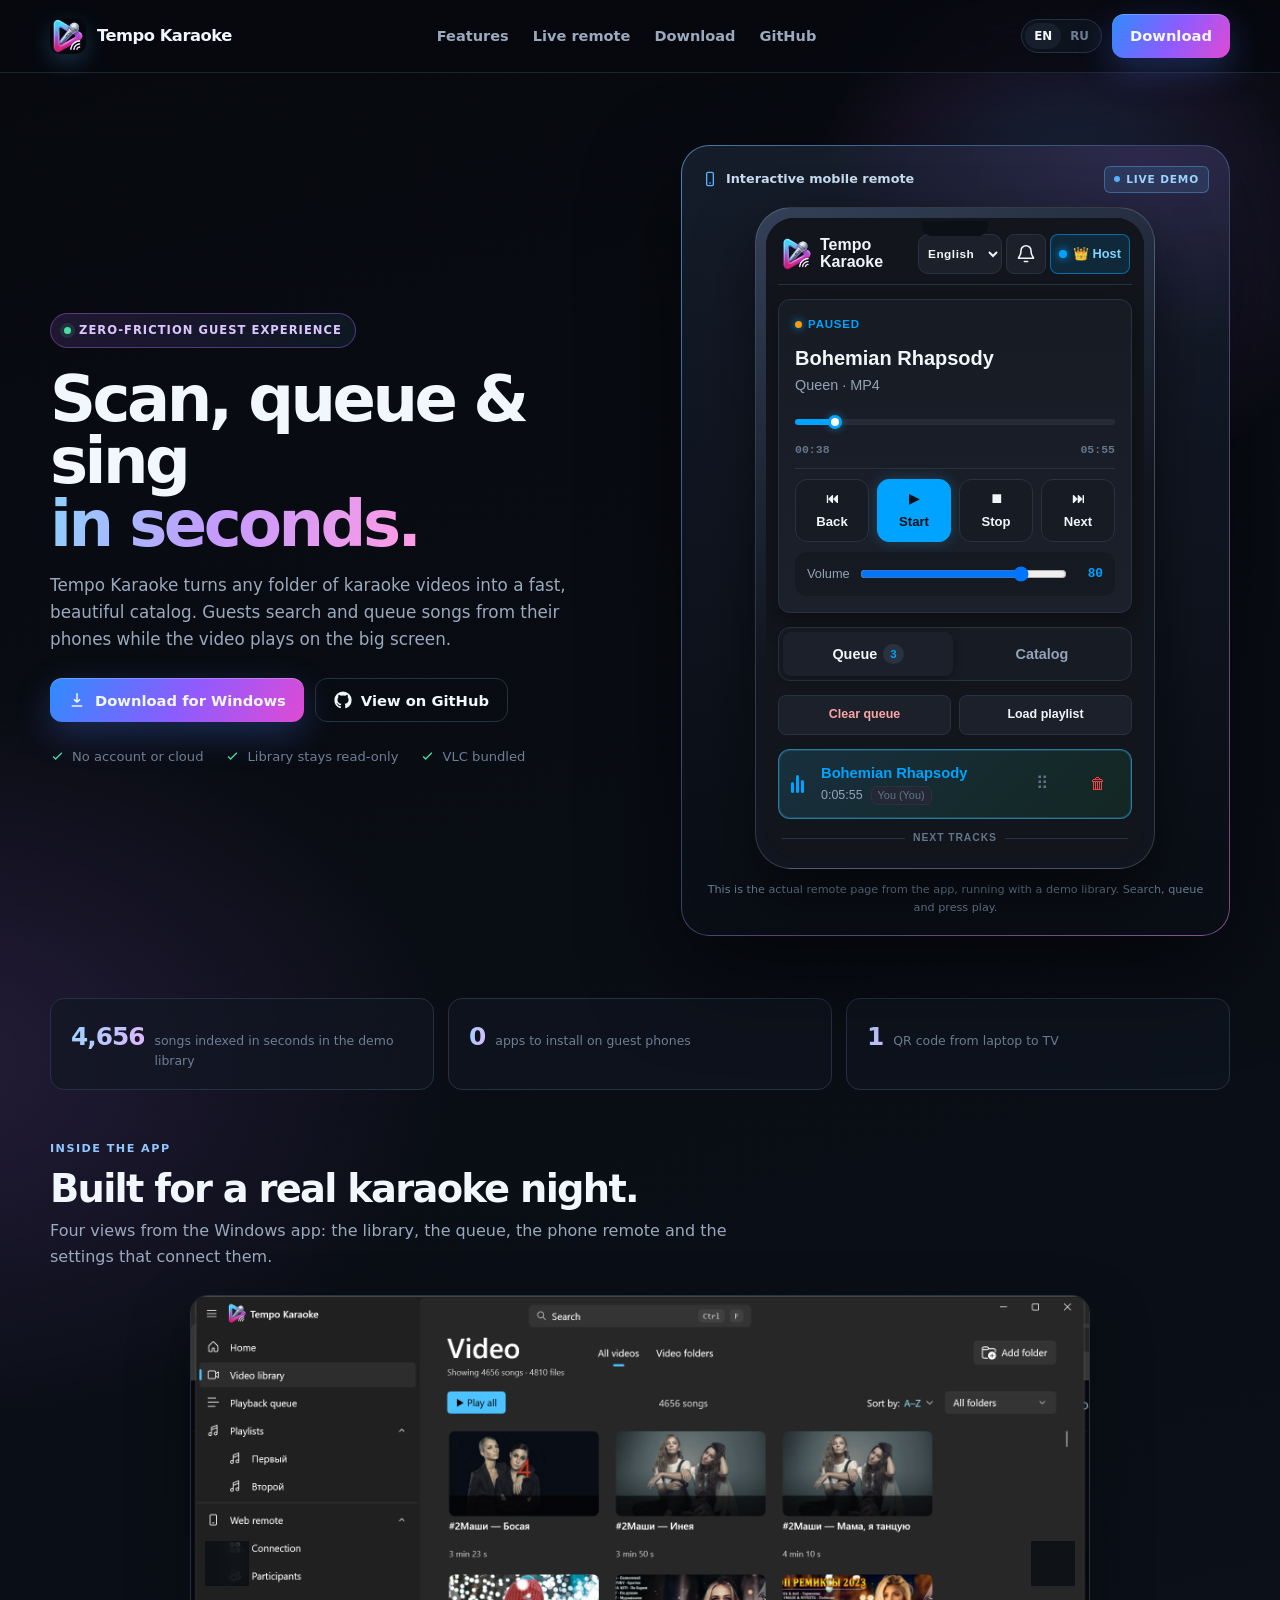
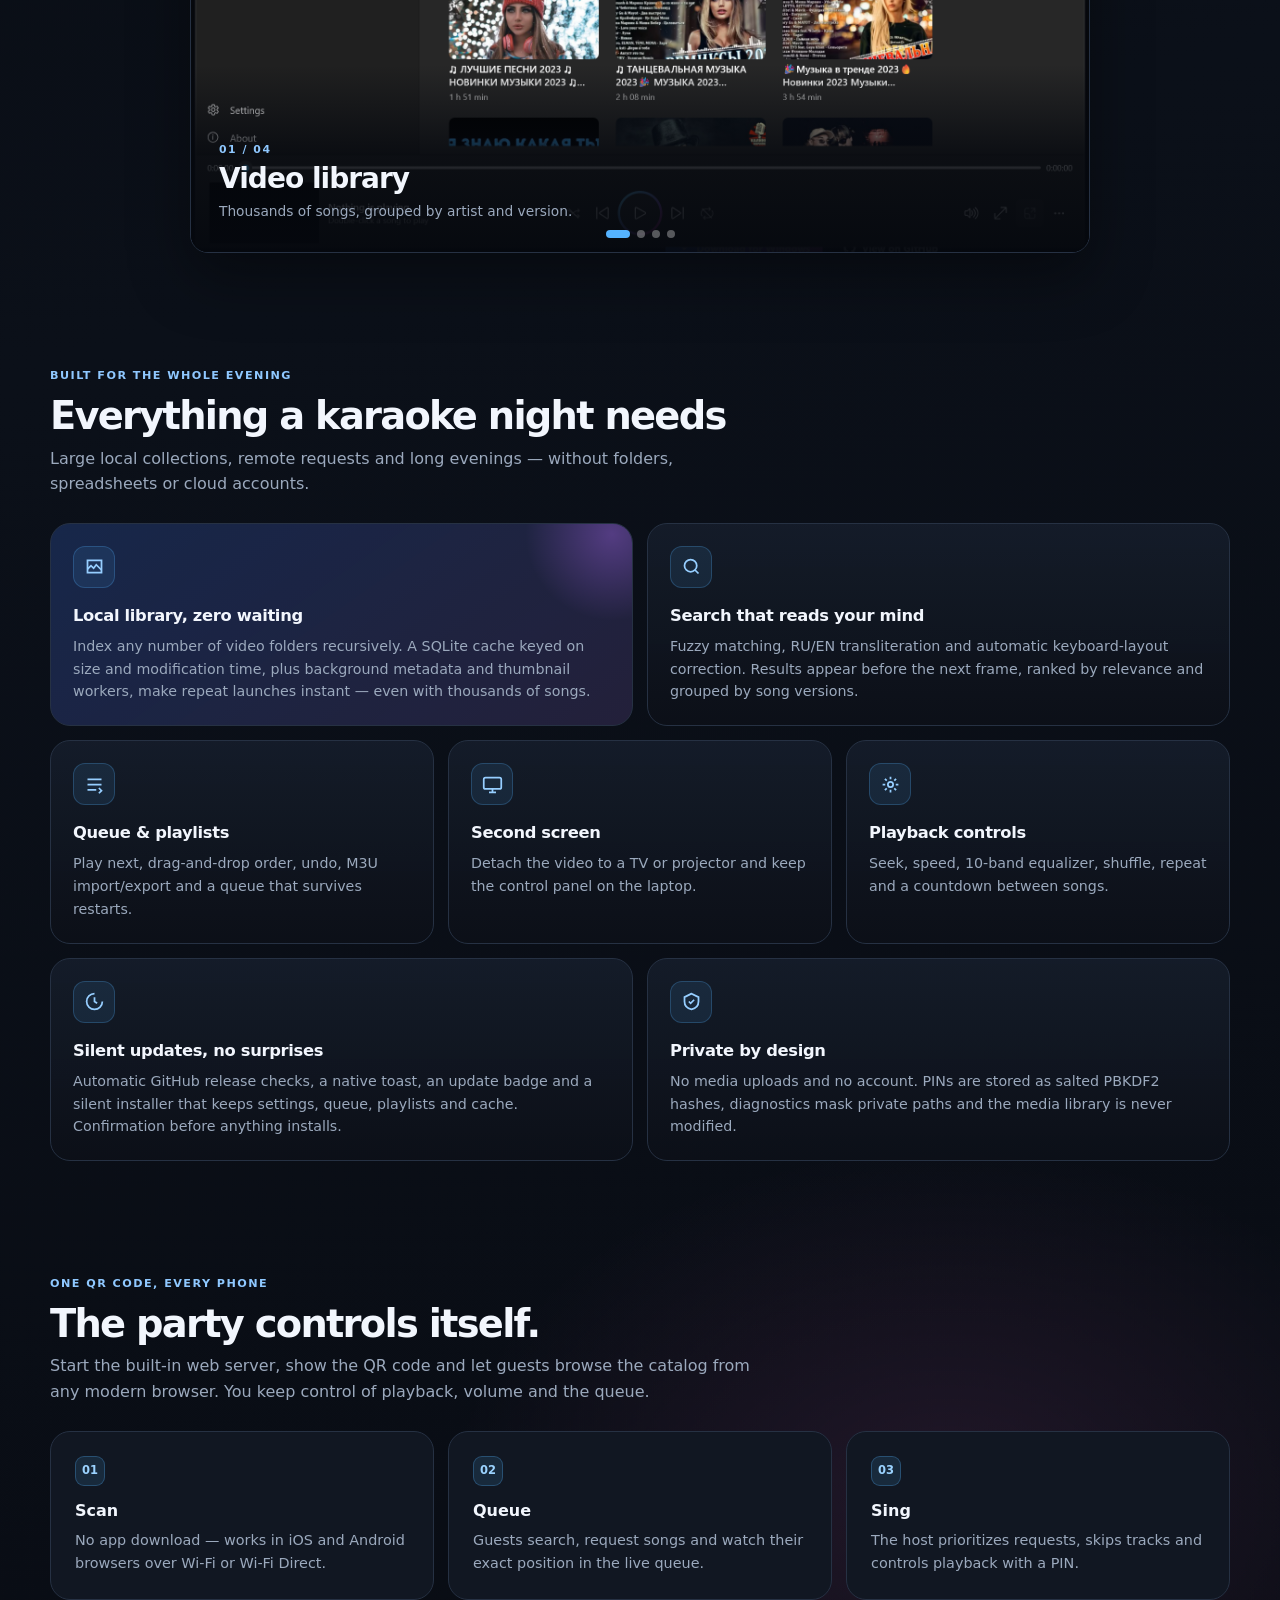
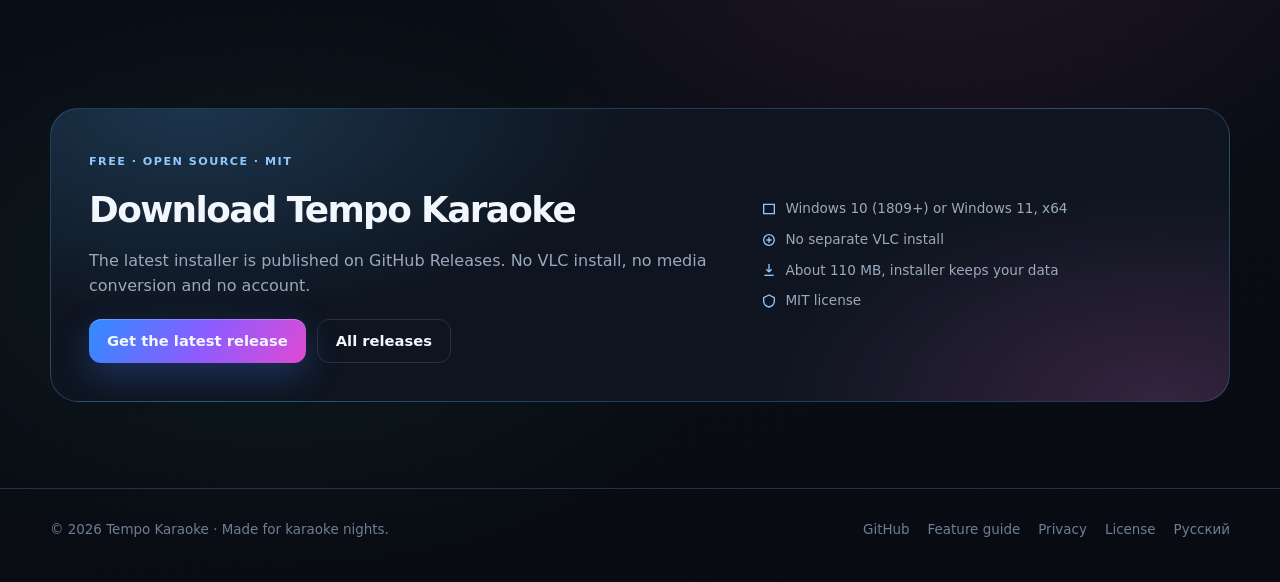
==== site/index.html @ 07278e95 "feat(site): Bootstrap carousel and refreshed app screenshots Use Bootstrap's carousel data API with " ====
<!doctype html>
<html lang="en">
<head>
  <meta charset="utf-8">
  <meta name="viewport" content="width=device-width, initial-scale=1">
  <title>Tempo Karaoke — scan, queue and sing in seconds</title>
  <meta name="description" content="Native Windows karaoke player for your local video library: smart search, queue, playlists and a live browser remote for phones. Free and open source.">
  <meta property="og:title" content="Tempo Karaoke">
  <meta property="og:description" content="Your karaoke library, smart search and a live phone remote — on Windows.">
  <meta property="og:image" content="https://itsbuyru-bit.github.io/Tempo-Karaoke/assets/banner.png">
  <link rel="icon" href="assets/appicon.png">
  <link rel="stylesheet" href="styles.css">
</head>
<body>
  <header class="site-header">
    <div class="container nav">
      <a class="brand" href="index.html">
        <img src="assets/appicon.png" alt="">
        <span>Tempo Karaoke</span>
      </a>
      <nav class="nav-links" aria-label="Main">
        <a href="#features">Features</a>
        <a href="#remote">Live remote</a>
        <a href="#download">Download</a>
        <a href="https://github.com/itsbuyru-bit/Tempo-Karaoke">GitHub</a>
      </nav>
      <div class="nav-actions">
        <span class="lang"><a class="active" href="index.html">EN</a><a href="ru.html">RU</a></span>
        <a class="btn primary" href="https://github.com/itsbuyru-bit/Tempo-Karaoke/releases/latest">Download</a>
      </div>
    </div>
  </header>

  <main>
    <section class="container hero">
      <div class="hero-copy">
        <span class="eyebrow"><span class="dot"></span>Zero-friction guest experience</span>
        <h1>Scan, queue &amp; sing<br><span class="gradient">in seconds.</span></h1>
        <p class="lead">Tempo Karaoke turns any folder of karaoke videos into a fast, beautiful catalog. Guests search and queue songs from their phones while the video plays on the big screen.</p>
        <div class="hero-actions">
          <a class="btn primary" href="https://github.com/itsbuyru-bit/Tempo-Karaoke/releases/latest">
            <svg viewBox="0 0 24 24" fill="none" stroke="currentColor" stroke-width="2" aria-hidden="true"><path d="M12 3v12m0 0 4-4m-4 4-4-4"/><path d="M5 20h14"/></svg>
            Download for Windows
          </a>
          <a class="btn ghost" href="https://github.com/itsbuyru-bit/Tempo-Karaoke">
            <svg viewBox="0 0 24 24" fill="currentColor" aria-hidden="true"><path d="M12 .5A11.5 11.5 0 0 0 .5 12a11.5 11.5 0 0 0 7.86 10.92c.58.1.79-.25.79-.56v-2.18c-3.2.7-3.88-1.36-3.88-1.36-.52-1.33-1.28-1.69-1.28-1.69-1.05-.72.08-.7.08-.7 1.16.08 1.77 1.19 1.77 1.19 1.03 1.76 2.7 1.25 3.36.96.1-.75.4-1.25.73-1.54-2.56-.29-5.25-1.28-5.25-5.7 0-1.26.45-2.29 1.19-3.1-.12-.29-.52-1.46.11-3.05 0 0 .97-.31 3.18 1.18a11 11 0 0 1 5.8 0c2.2-1.49 3.17-1.18 3.17-1.18.63 1.59.23 2.76.12 3.05.74.81 1.19 1.84 1.19 3.1 0 4.43-2.7 5.4-5.27 5.69.41.36.78 1.05.78 2.13v3.16c0 .31.2.67.8.56A11.5 11.5 0 0 0 23.5 12 11.5 11.5 0 0 0 12 .5Z"/></svg>
            View on GitHub
          </a>
        </div>
        <div class="hero-meta">
          <span><svg viewBox="0 0 24 24" fill="none" stroke="currentColor" stroke-width="2"><path d="m5 12 4 4L19 6"/></svg>No account or cloud</span>
          <span><svg viewBox="0 0 24 24" fill="none" stroke="currentColor" stroke-width="2"><path d="m5 12 4 4L19 6"/></svg>Library stays read-only</span>
          <span><svg viewBox="0 0 24 24" fill="none" stroke="currentColor" stroke-width="2"><path d="m5 12 4 4L19 6"/></svg>VLC bundled</span>
        </div>
      </div>

      <div class="demo-shell" id="demo">
        <div class="demo-head">
          <span class="demo-title">
            <svg viewBox="0 0 24 24" fill="none" stroke="currentColor" stroke-width="2" aria-hidden="true"><rect x="7" y="2" width="10" height="20" rx="2"/><path d="M11 18h2"/></svg>
            Interactive mobile remote
          </span>
          <span class="live-pill"><span class="dot"></span>Live demo</span>
        </div>
        <div class="demo-frame">
          <iframe src="demo/index.html?lang=en-US" title="Interactive mobile remote" loading="lazy"></iframe>
        </div>
        <p class="demo-hint">This is the actual remote page from the app, running with a demo library. Search, queue and press play.</p>
      </div>
    </section>

    <section class="container stats" aria-label="Highlights">
      <div class="stat"><b>4,656</b><span>songs indexed in seconds in the demo library</span></div>
      <div class="stat"><b>0</b><span>apps to install on guest phones</span></div>
      <div class="stat"><b>1</b><span>QR code from laptop to TV</span></div>
    </section>

    <section class="container app-shots" aria-label="Inside the app">
      <div class="section-head">
        <span class="section-kicker">Inside the app</span>
        <h2>Built for a real karaoke night.</h2>
        <p>Four views from the Windows app: the library, the queue, the phone remote and the settings that connect them.</p>
      </div>

      <div id="shotsCarousel" class="carousel slide" data-bs-ride="false" aria-roledescription="carousel" aria-label="Tempo Karaoke screenshots">
        <div class="carousel-inner">
          <figure class="carousel-item active" aria-roledescription="slide" aria-label="1 of 4">
            <img src="assets/screenshots/library.png" alt="Tempo Karaoke video library with song cards" loading="lazy" width="1938" height="1200">
            <figcaption class="carousel-caption">
              <span class="slide-count">01 / 04</span>
              <strong>Video library</strong>
              <p>Thousands of songs, grouped by artist and version.</p>
            </figcaption>
          </figure>
          <figure class="carousel-item" aria-roledescription="slide" aria-label="2 of 4" aria-hidden="true">
            <img src="assets/screenshots/queue.png" alt="Tempo Karaoke playback queue with songs and requester names" loading="lazy" width="1938" height="1200">
            <figcaption class="carousel-caption">
              <span class="slide-count">02 / 04</span>
              <strong>Playback queue</strong>
              <p>A queue that survives restarts and remembers who asked.</p>
            </figcaption>
          </figure>
          <figure class="carousel-item" aria-roledescription="slide" aria-label="3 of 4" aria-hidden="true">
            <img src="assets/screenshots/connection.png" alt="Tempo Karaoke remote control connection settings" loading="lazy" width="1938" height="1200">
            <figcaption class="carousel-caption">
              <span class="slide-count">03 / 04</span>
              <strong>Web remote</strong>
              <p>Start the server over Wi-Fi or Wi-Fi Direct.</p>
            </figcaption>
          </figure>
          <figure class="carousel-item" aria-roledescription="slide" aria-label="4 of 4" aria-hidden="true">
            <img src="assets/screenshots/settings.png" alt="Tempo Karaoke settings overview" loading="lazy" width="1938" height="1200">
            <figcaption class="carousel-caption">
              <span class="slide-count">04 / 04</span>
              <strong>Settings</strong>
              <p>Library, playback, remote, diagnostics and updates.</p>
            </figcaption>
          </figure>
        </div>
        <button class="carousel-control-prev" type="button" data-bs-target="#shotsCarousel" data-bs-slide="prev" aria-label="Previous screenshot">
          <span aria-hidden="true">&#8249;</span>
        </button>
        <button class="carousel-control-next" type="button" data-bs-target="#shotsCarousel" data-bs-slide="next" aria-label="Next screenshot">
          <span aria-hidden="true">&#8250;</span>
        </button>
        <div class="carousel-indicators">
          <button type="button" class="active" data-bs-target="#shotsCarousel" data-bs-slide-to="0" aria-label="Screenshot 1" aria-current="true"></button>
          <button type="button" data-bs-target="#shotsCarousel" data-bs-slide-to="1" aria-label="Screenshot 2"></button>
          <button type="button" data-bs-target="#shotsCarousel" data-bs-slide-to="2" aria-label="Screenshot 3"></button>
          <button type="button" data-bs-target="#shotsCarousel" data-bs-slide-to="3" aria-label="Screenshot 4"></button>
        </div>
      </div>
    </section>

    <section id="features" class="container">
      <div class="section-head">
        <span class="section-kicker">Built for the whole evening</span>
        <h2>Everything a karaoke night needs</h2>
        <p>Large local collections, remote requests and long evenings — without folders, spreadsheets or cloud accounts.</p>
      </div>
      <div class="bento">
        <article class="card wide accent">
          <span class="icon"><svg viewBox="0 0 24 24" fill="none" stroke="currentColor" stroke-width="2"><path d="M4 5h16v14H4z"/><path d="m4 15 4-4 3 3 3-4 6 6"/></svg></span>
          <h3>Local library, zero waiting</h3>
          <p>Index any number of video folders recursively. A SQLite cache keyed on size and modification time, plus background metadata and thumbnail workers, make repeat launches instant — even with thousands of songs.</p>
        </article>
        <article class="card wide">
          <span class="icon"><svg viewBox="0 0 24 24" fill="none" stroke="currentColor" stroke-width="2"><circle cx="11" cy="11" r="7"/><path d="m20 20-4-4"/></svg></span>
          <h3>Search that reads your mind</h3>
          <p>Fuzzy matching, RU/EN transliteration and automatic keyboard-layout correction. Results appear before the next frame, ranked by relevance and grouped by song versions.</p>
        </article>
        <article class="card third">
          <span class="icon"><svg viewBox="0 0 24 24" fill="none" stroke="currentColor" stroke-width="2"><path d="M4 6h16M4 12h16M4 18h10"/><path d="m17 16 3 3-3 3"/></svg></span>
          <h3>Queue &amp; playlists</h3>
          <p>Play next, drag-and-drop order, undo, M3U import/export and a queue that survives restarts.</p>
        </article>
        <article class="card third">
          <span class="icon"><svg viewBox="0 0 24 24" fill="none" stroke="currentColor" stroke-width="2"><rect x="2" y="4" width="20" height="13" rx="2"/><path d="M8 21h8M12 17v4"/></svg></span>
          <h3>Second screen</h3>
          <p>Detach the video to a TV or projector and keep the control panel on the laptop.</p>
        </article>
        <article class="card third">
          <span class="icon"><svg viewBox="0 0 24 24" fill="none" stroke="currentColor" stroke-width="2"><path d="M12 3v3m0 12v3M3 12h3m12 0h3M5.6 5.6l2.1 2.1m8.6 8.6 2.1 2.1m0-12.8-2.1 2.1m-8.6 8.6-2.1 2.1"/><circle cx="12" cy="12" r="3"/></svg></span>
          <h3>Playback controls</h3>
          <p>Seek, speed, 10-band equalizer, shuffle, repeat and a countdown between songs.</p>
        </article>
        <article class="card wide">
          <span class="icon"><svg viewBox="0 0 24 24" fill="none" stroke="currentColor" stroke-width="2"><path d="M12 3a9 9 0 1 0 9 9"/><path d="M12 7v5l3 2"/></svg></span>
          <h3>Silent updates, no surprises</h3>
          <p>Automatic GitHub release checks, a native toast, an update badge and a silent installer that keeps settings, queue, playlists and cache. Confirmation before anything installs.</p>
        </article>
        <article class="card wide">
          <span class="icon"><svg viewBox="0 0 24 24" fill="none" stroke="currentColor" stroke-width="2"><path d="M12 3 4 7v5c0 5 3.4 8 8 9 4.6-1 8-4 8-9V7l-8-4Z"/><path d="m9 12 2 2 4-4"/></svg></span>
          <h3>Private by design</h3>
          <p>No media uploads and no account. PINs are stored as salted PBKDF2 hashes, diagnostics mask private paths and the media library is never modified.</p>
        </article>
      </div>
    </section>

    <section id="remote" class="container">
      <div class="section-head">
        <span class="section-kicker">One QR code, every phone</span>
        <h2>The party controls itself.</h2>
        <p>Start the built-in web server, show the QR code and let guests browse the catalog from any modern browser. You keep control of playback, volume and the queue.</p>
      </div>
      <div class="steps">
        <article class="step"><span class="num">01</span><h3>Scan</h3><p>No app download — works in iOS and Android browsers over Wi-Fi or Wi-Fi Direct.</p></article>
        <article class="step"><span class="num">02</span><h3>Queue</h3><p>Guests search, request songs and watch their exact position in the live queue.</p></article>
        <article class="step"><span class="num">03</span><h3>Sing</h3><p>The host prioritizes requests, skips tracks and controls playback with a PIN.</p></article>
      </div>
    </section>

    <section id="download" class="container">
      <div class="download">
        <div>
          <span class="section-kicker">Free · open source · MIT</span>
          <h2>Download Tempo Karaoke</h2>
          <p>The latest installer is published on GitHub Releases. No VLC install, no media conversion and no account.</p>
          <div class="hero-actions">
            <a class="btn primary" href="https://github.com/itsbuyru-bit/Tempo-Karaoke/releases/latest">Get the latest release</a>
            <a class="btn ghost" href="https://github.com/itsbuyru-bit/Tempo-Karaoke/releases">All releases</a>
          </div>
        </div>
        <div class="requirements">
          <span><svg viewBox="0 0 24 24" fill="none" stroke="currentColor" stroke-width="2"><path d="M4 5h16v14H4z"/></svg>Windows 10 (1809+) or Windows 11, x64</span>
          <span><svg viewBox="0 0 24 24" fill="none" stroke="currentColor" stroke-width="2"><circle cx="12" cy="12" r="8"/><path d="M12 8v8M8 12h8"/></svg>No separate VLC install</span>
          <span><svg viewBox="0 0 24 24" fill="none" stroke="currentColor" stroke-width="2"><path d="M12 3v12m0 0 4-4m-4 4-4-4"/><path d="M5 20h14"/></svg>About 110 MB, installer keeps your data</span>
          <span><svg viewBox="0 0 24 24" fill="none" stroke="currentColor" stroke-width="2"><path d="M12 3 4 7v5c0 5 3.4 8 8 9 4.6-1 8-4 8-9V7l-8-4Z"/></svg>MIT license</span>
        </div>
      </div>
    </section>
  </main>

  <footer class="site-footer">
    <div class="container footer-grid">
      <div>© <span id="year">2026</span> Tempo Karaoke · Made for karaoke nights.</div>
      <div class="footer-links">
        <a href="https://github.com/itsbuyru-bit/Tempo-Karaoke">GitHub</a>
        <a href="https://github.com/itsbuyru-bit/Tempo-Karaoke/blob/main/docs/en/FEATURES.md">Feature guide</a>
        <a href="https://github.com/itsbuyru-bit/Tempo-Karaoke/blob/main/PRIVACY.md">Privacy</a>
        <a href="https://github.com/itsbuyru-bit/Tempo-Karaoke/blob/main/LICENSE">License</a>
        <a href="ru.html">Русский</a>
      </div>
    </div>
  </footer>
  <script src="vendor/bootstrap.bundle.min.js"></script>
</body>
</html>
---- site/styles.css ----
:root {
  color-scheme: dark;
  --bg: #07090e;
  --bg-2: #0c1018;
  --surface: #111722;
  --surface-2: #171f2d;
  --line: #263143;
  --text: #f2f6fd;
  --muted: #9ba9bd;
  --dim: #6f7e94;
  --blue: #55b3ff;
  --violet: #b56cff;
  --pink: #ff6fd8;
  --green: #46e0a3;
  --amber: #ffc15c;
  --radius: 20px;
  --max: 1180px;
  --font: "Segoe UI Variable", "Segoe UI", system-ui, -apple-system, sans-serif;
}

* { box-sizing: border-box; }
html { scroll-behavior: smooth; }
body {
  margin: 0;
  min-height: 100vh;
  background:
    radial-gradient(1200px 700px at 88% -12%, rgba(85, 179, 255, .20), transparent 62%),
    radial-gradient(900px 620px at -6% 28%, rgba(181, 108, 255, .16), transparent 60%),
    radial-gradient(760px 540px at 74% 82%, rgba(255, 111, 216, .10), transparent 66%),
    radial-gradient(680px 420px at 22% 92%, rgba(70, 224, 163, .07), transparent 70%),
    linear-gradient(165deg, #07090e 0%, #0b1019 48%, #080b12 100%);
  color: var(--text);
  font-family: var(--font);
  line-height: 1.6;
  -webkit-font-smoothing: antialiased;
  overflow-x: hidden;
}

body::before {
  content: "";
  position: fixed;
  inset: 0;
  pointer-events: none;
  opacity: .18;
  background-image:
    linear-gradient(rgba(255,255,255,.045) 1px, transparent 1px),
    linear-gradient(90deg, rgba(255,255,255,.045) 1px, transparent 1px);
  background-size: 64px 64px;
  mask-image: radial-gradient(circle at 50% 0%, black, transparent 72%);
  z-index: -1;
}

a { color: inherit; text-decoration: none; }
img { max-width: 100%; }
button, input { font: inherit; }

.container { width: min(var(--max), calc(100% - 44px)); margin: 0 auto; }

/* Header */
.site-header {
  position: sticky;
  top: 0;
  z-index: 30;
  background: rgba(7, 9, 14, .72);
  backdrop-filter: blur(20px) saturate(140%);
  border-bottom: 1px solid rgba(38, 49, 67, .7);
}

.nav { min-height: 72px; display: flex; align-items: center; justify-content: space-between; gap: 18px; }
.brand { display: inline-flex; align-items: center; gap: 11px; font-weight: 800; letter-spacing: -.03em; }
.brand img { width: 36px; height: 36px; border-radius: 10px; box-shadow: 0 8px 22px rgba(85, 179, 255, .22); }
.brand span { font-size: 1.02rem; }

.nav-links { display: flex; align-items: center; gap: 24px; color: var(--muted); font-size: .91rem; font-weight: 600; }
.nav-links a { transition: color .16s ease; }
.nav-links a:hover { color: var(--text); }
.nav-actions { display: flex; align-items: center; gap: 10px; }

.lang { display: inline-flex; padding: 3px; border: 1px solid var(--line); border-radius: 999px; background: rgba(17, 23, 34, .7); font-size: .74rem; font-weight: 800; }
.lang a { padding: 4px 9px; border-radius: 999px; color: var(--dim); }
.lang a.active { color: var(--text); background: var(--surface-2); }

.btn {
  display: inline-flex;
  align-items: center;
  justify-content: center;
  gap: 9px;
  min-height: 44px;
  padding: 0 18px;
  border-radius: 12px;
  border: 1px solid var(--line);
  background: rgba(17, 23, 34, .8);
  color: var(--text);
  font-weight: 700;
  font-size: .92rem;
  cursor: pointer;
  transition: transform .15s ease, border-color .15s ease, background .15s ease, box-shadow .15s ease;
}
.btn:hover { transform: translateY(-1px); border-color: #42536e; }
.btn svg { width: 18px; height: 18px; }
.btn.primary {
  border: 0;
  background: linear-gradient(120deg, #2f8cff 0%, #8c5cff 52%, #e04ad4 100%);
  box-shadow: 0 12px 34px rgba(76, 126, 255, .28), inset 0 1px rgba(255,255,255,.22);
}
.btn.primary:hover { box-shadow: 0 16px 44px rgba(140, 92, 255, .34), inset 0 1px rgba(255,255,255,.22); }
.btn.ghost { background: transparent; }

/* Hero */
.hero {
  position: relative;
  display: grid;
  grid-template-columns: 1.03fr .97fr;
  gap: 48px;
  align-items: center;
  padding: 72px 0 48px;
}

.hero::before {
  content: "";
  position: absolute;
  width: 560px;
  height: 560px;
  right: -120px;
  top: -120px;
  border-radius: 50%;
  background: radial-gradient(circle, rgba(85,179,255,.22), rgba(181,108,255,.08) 48%, transparent 70%);
  filter: blur(10px);
  pointer-events: none;
}

.hero-copy { position: relative; z-index: 1; }

.eyebrow {
  display: inline-flex;
  align-items: center;
  gap: 8px;
  padding: 7px 13px;
  border-radius: 999px;
  border: 1px solid rgba(181, 108, 255, .38);
  background: linear-gradient(90deg, rgba(181,108,255,.14), rgba(85,179,255,.08));
  color: #dcc6ff;
  font-size: .72rem;
  font-weight: 800;
  letter-spacing: .09em;
  text-transform: uppercase;
}
.eyebrow .dot { width: 7px; height: 7px; border-radius: 50%; background: var(--green); box-shadow: 0 0 0 4px rgba(70,224,163,.12); }

h1 {
  margin: 20px 0 16px;
  font-size: clamp(2.5rem, 5vw, 4.35rem);
  line-height: .98;
  letter-spacing: -.055em;
  font-weight: 850;
}
h1 .gradient {
  background: linear-gradient(100deg, #8fd0ff 0%, #c49bff 45%, #ff9be3 100%);
  -webkit-background-clip: text;
  background-clip: text;
  color: transparent;
}
.lead { max-width: 35rem; margin: 0 0 26px; color: var(--muted); font-size: 1.05rem; }

.hero-actions { display: flex; flex-wrap: wrap; gap: 11px; }
.hero-meta { display: flex; flex-wrap: wrap; gap: 16px 22px; margin-top: 24px; color: var(--dim); font-size: .82rem; }
.hero-meta span { display: inline-flex; align-items: center; gap: 7px; }
.hero-meta svg { width: 15px; height: 15px; color: var(--green); }

/* Live demo */
.demo-shell {
  position: relative;
  padding: 18px;
  border: 1px solid rgba(92, 122, 166, .38);
  border-radius: 28px;
  background:
    radial-gradient(500px 300px at 85% 0%, rgba(181,108,255,.15), transparent 65%),
    linear-gradient(180deg, rgba(23,31,45,.9), rgba(10,14,21,.95));
  box-shadow: 0 35px 90px rgba(0,0,0,.55);
}
.demo-shell::before {
  content: "";
  position: absolute;
  inset: -1px;
  border-radius: 28px;
  padding: 1px;
  background: linear-gradient(130deg, rgba(85,179,255,.55), rgba(181,108,255,.12), rgba(255,111,216,.38));
  -webkit-mask: linear-gradient(#000 0 0) content-box, linear-gradient(#000 0 0);
  -webkit-mask-composite: xor;
  mask-composite: exclude;
  pointer-events: none;
}
.demo-head { display: flex; align-items: center; justify-content: space-between; gap: 12px; padding: 2px 2px 14px; }
.demo-title { display: inline-flex; align-items: center; gap: 8px; font-size: .8rem; font-weight: 800; color: #c9dbef; }
.demo-title svg { width: 16px; height: 16px; color: var(--blue); }
.live-pill {
  display: inline-flex; align-items: center; gap: 6px;
  padding: 4px 9px; border-radius: 6px;
  border: 1px solid rgba(85,179,255,.4);
  background: rgba(85,179,255,.12);
  color: #9fd3ff; font-size: .66rem; font-weight: 900; letter-spacing: .08em; text-transform: uppercase;
}
.live-pill .dot { width: 6px; height: 6px; border-radius: 50%; background: var(--blue); animation: pulse 1.8s infinite; }

.demo-frame {
  position: relative;
  width: min(400px, 100%);
  margin: 0 auto;
  padding: 10px;
  border-radius: 36px;
  background: linear-gradient(155deg, #334057, #10151f 55%);
  border: 1px solid rgba(255,255,255,.16);
  box-shadow: 0 28px 60px rgba(0,0,0,.5);
}
.demo-frame::after {
  content: "";
  position: absolute;
  top: 13px;
  left: 50%;
  width: 66px;
  height: 15px;
  transform: translateX(-50%);
  border-radius: 0 0 10px 10px;
  background: #0b0f16;
  z-index: 2;
  pointer-events: none;
}
.demo-frame iframe {
  display: block;
  width: 100%;
  height: 640px;
  border: 0;
  border-radius: 28px;
  background: #0a0e15;
}

.phone {
  position: relative;
  width: min(330px, 100%);
  margin: 0 auto;
  padding: 11px;
  border-radius: 38px;
  background: linear-gradient(155deg, #334057, #10151f 55%);
  border: 1px solid rgba(255,255,255,.16);
  box-shadow: 0 28px 60px rgba(0,0,0,.5);
}
.phone::after { content: ""; position: absolute; top: 14px; left: 50%; width: 72px; height: 18px; transform: translateX(-50%); border-radius: 0 0 12px 12px; background: #0b0f16; }
.screen {
  border-radius: 29px;
  overflow: hidden;
  background: #0a0e15;
  border: 1px solid #202b3c;
  min-height: 482px;
  display: flex;
  flex-direction: column;
}
.screen-top { display: flex; align-items: center; justify-content: space-between; padding: 18px 14px 10px; }
.screen-brand { display: inline-flex; align-items: center; gap: 7px; font-weight: 800; font-size: .82rem; }
.screen-brand img { width: 20px; height: 20px; border-radius: 6px; }
.role-pill { padding: 3px 7px; border-radius: 5px; border: 1px solid #2b3a50; background: #121a26; color: #9fb4ce; font-size: .62rem; font-weight: 800; letter-spacing: .05em; text-transform: uppercase; }

.demo-search { position: relative; margin: 4px 14px 10px; }
.demo-search svg { position: absolute; left: 11px; top: 50%; transform: translateY(-50%); width: 15px; height: 15px; color: #6f849e; }
.demo-search input {
  width: 100%; min-height: 38px; padding: 0 12px 0 34px;
  border-radius: 9px; border: 1px solid #263348; background: #101823; color: var(--text);
  outline: none; font-size: .78rem;
}
.demo-search input:focus { border-color: rgba(85,179,255,.65); box-shadow: 0 0 0 3px rgba(85,179,255,.12); }
.demo-search input::placeholder { color: #64758c; }

.demo-results { display: grid; gap: 6px; padding: 0 14px 12px; max-height: 246px; overflow: auto; scrollbar-width: thin; }
.demo-song { display: flex; align-items: center; justify-content: space-between; gap: 10px; padding: 9px 10px; border: 1px solid #202c3d; border-radius: 9px; background: #0e1520; transition: border-color .15s ease, background .15s ease, transform .15s ease; }
.demo-song:hover { border-color: #34465e; background: #111a27; }
.demo-song strong { display: block; font-size: .78rem; line-height: 1.25; }
.demo-song span { display: block; margin-top: 2px; color: #7f91a8; font-size: .66rem; }
.demo-song button, .demo-reset {
  flex: 0 0 auto; border: 1px solid rgba(85,179,255,.35); border-radius: 7px; background: rgba(85,179,255,.14); color: #a9d9ff; padding: 6px 10px; font-size: .66rem; font-weight: 800; cursor: pointer; transition: background .15s ease, color .15s ease, transform .1s ease;
}
.demo-song button:hover { background: rgba(85,179,255,.25); }
.demo-song button:active { transform: scale(.96); }
.demo-song button.queued { border-color: rgba(70,224,163,.35); background: rgba(70,224,163,.12); color: #86f0c4; }
.demo-empty { padding: 18px 6px; text-align: center; color: #66788f; font-size: .75rem; }

.demo-queue { margin-top: auto; border-top: 1px solid #1d2838; background: #0b111a; padding: 10px 14px 14px; }
.queue-head { display: flex; align-items: center; justify-content: space-between; margin-bottom: 5px; color: #778aa2; font-size: .64rem; font-weight: 800; letter-spacing: .08em; text-transform: uppercase; }
.queue-count { display: inline-grid; place-items: center; min-width: 18px; height: 18px; padding: 0 5px; border-radius: 999px; background: #172334; color: #9fc5ec; font-size: .62rem; }
.demo-queue ul { list-style: none; margin: 0; padding: 0; display: grid; gap: 4px; max-height: 102px; overflow: auto; }
.demo-queue li { display: flex; align-items: center; gap: 8px; color: #c3d4e8; font-size: .72rem; }
.demo-queue li b { display: grid; place-items: center; width: 18px; height: 18px; border-radius: 50%; background: #172233; color: #8fb6de; font-size: .6rem; }
.demo-queue li em { color: #6f8299; font-style: normal; font-size: .64rem; }
.queue-empty { color: #66788f; font-size: .72rem; padding: 4px 0; }

.demo-now { display: flex; align-items: center; gap: 9px; margin-top: 10px; padding: 9px; border: 1px solid #223149; border-radius: 9px; background: #111a27; }
.eq { display: flex; align-items: flex-end; gap: 2px; width: 17px; height: 16px; }
.eq i { display: block; width: 3px; height: 6px; border-radius: 2px; background: var(--blue); }
.eq.on i { animation: eq .8s ease-in-out infinite alternate; }
.eq i:nth-child(2) { animation-delay: .15s; height: 11px; }
.eq i:nth-child(3) { animation-delay: .3s; height: 8px; }
.eq i:nth-child(4) { animation-delay: .45s; height: 13px; }
.now-copy { min-width: 0; flex: 1; }
.now-copy strong { display: block; overflow: hidden; text-overflow: ellipsis; white-space: nowrap; font-size: .72rem; }
.now-copy span { display: block; color: #778aa2; font-size: .62rem; }
.demo-play { flex: 0 0 auto; border: 0; border-radius: 7px; padding: 6px 10px; background: linear-gradient(135deg, #2f8cff, #8c5cff); color: white; font-size: .66rem; font-weight: 800; cursor: pointer; }
.demo-hint { margin: 12px 2px 0; color: #6d8199; font-size: .7rem; text-align: center; }
.demo-hint kbd { padding: 1px 5px; border: 1px solid #2b3a50; border-radius: 4px; background: #121a26; color: #9fb4ce; font: inherit; }

/* Stats */
.stats { display: grid; grid-template-columns: repeat(3, 1fr); gap: 14px; padding: 14px 0 26px; }
.stat { padding: 18px 20px; border: 1px solid var(--line); border-radius: 14px; background: rgba(17,23,34,.62); display: flex; align-items: baseline; gap: 10px; }
.stat b { font-size: 1.55rem; letter-spacing: -.04em; background: linear-gradient(100deg, #9bd3ff, #e0b6ff); -webkit-background-clip: text; background-clip: text; color: transparent; }
.stat span { color: var(--dim); font-size: .78rem; }

/* Features */
section { padding: 54px 0; }
.section-head { max-width: 44rem; margin-bottom: 26px; }
.section-head h2 { margin: 0 0 9px; font-size: clamp(1.8rem, 3vw, 2.6rem); letter-spacing: -.045em; line-height: 1.08; }
.section-head p { margin: 0; color: var(--muted); }
.section-kicker { display: inline-block; margin-bottom: 10px; color: #8fc8ff; font-size: .7rem; font-weight: 800; letter-spacing: .13em; text-transform: uppercase; }

.bento { display: grid; grid-template-columns: repeat(12, 1fr); gap: 14px; }
.card {
  position: relative;
  padding: 22px;
  border: 1px solid var(--line);
  border-radius: var(--radius);
  background: linear-gradient(180deg, rgba(23,31,45,.82), rgba(12,16,24,.9));
  overflow: hidden;
  transition: transform .18s ease, border-color .18s ease;
}
.card:hover { transform: translateY(-3px); border-color: #3c4f69; }
.card.wide { grid-column: span 6; }
.card.third { grid-column: span 4; }
.card.quarter { grid-column: span 3; }
.card .icon { display: grid; place-items: center; width: 42px; height: 42px; margin-bottom: 15px; border-radius: 12px; border: 1px solid rgba(85,179,255,.24); background: rgba(85,179,255,.1); color: #96ceff; }
.card .icon svg { width: 21px; height: 21px; }
.card h3 { margin: 0 0 6px; font-size: 1.02rem; letter-spacing: -.02em; }
.card p { margin: 0; color: var(--muted); font-size: .89rem; }
.card.accent { background: linear-gradient(145deg, rgba(48,111,255,.18), rgba(181,108,255,.11)), var(--surface); }
.card.accent::after { content: ""; position: absolute; width: 180px; height: 180px; right: -70px; top: -80px; border-radius: 50%; background: radial-gradient(circle, rgba(181,108,255,.35), transparent 68%); pointer-events: none; }

/* Steps */
.steps { display: grid; grid-template-columns: repeat(3, 1fr); gap: 14px; }
.step { position: relative; padding: 24px; border: 1px solid var(--line); border-radius: var(--radius); background: var(--surface); }
.step .num { display: inline-grid; place-items: center; width: 30px; height: 30px; margin-bottom: 12px; border-radius: 9px; background: rgba(85,179,255,.12); border: 1px solid rgba(85,179,255,.28); color: #9bd3ff; font-size: .72rem; font-weight: 900; }
.step h3 { margin: 0 0 6px; font-size: 1rem; }
.step p { margin: 0; color: var(--muted); font-size: .9rem; }

/* Download */
.download {
  display: grid; grid-template-columns: 1.2fr .8fr; gap: 28px; align-items: center;
  padding: 38px; border-radius: 28px; border: 1px solid rgba(85,179,255,.26);
  background:
    radial-gradient(620px 300px at 12% 0%, rgba(85,179,255,.2), transparent 70%),
    radial-gradient(560px 300px at 94% 100%, rgba(255,111,216,.16), transparent 70%),
    #0e1520;
}
.download h2 { margin: 0 0 9px; font-size: clamp(1.7rem, 2.8vw, 2.5rem); letter-spacing: -.045em; }
.download p { margin: 0 0 20px; color: var(--muted); }
.requirements { display: grid; gap: 9px; color: var(--muted); font-size: .85rem; }
.requirements span { display: flex; align-items: center; gap: 8px; }
.requirements svg { width: 16px; height: 16px; color: #8fc8ff; }

/* Footer */
.site-footer { margin-top: 32px; padding: 30px 0 42px; border-top: 1px solid var(--line); color: var(--dim); font-size: .84rem; }
.footer-grid { display: flex; justify-content: space-between; gap: 22px; flex-wrap: wrap; }
.footer-links { display: flex; flex-wrap: wrap; gap: 18px; }
.footer-links a:hover { color: var(--text); }

/* App screenshots — a caption carousel */
.app-shots { padding-top: 18px; }
.carousel {
  position: relative;
  width: min(900px, 100%);
  margin: 0 auto;
  overflow: hidden;
  border: 1px solid var(--line);
  border-radius: 18px;
  background: #0b0f16;
  box-shadow: 0 24px 60px rgba(0, 0, 0, .38);
}
.carousel-inner { position: relative; }
.carousel-item { position: relative; display: none; margin: 0; }
.carousel-item.active { display: block; animation: carouselFade .32s ease; }
.carousel-item img { display: block; width: 100%; height: auto; }
.carousel-caption {
  position: absolute;
  inset: auto 0 0 0;
  padding: 76px 28px 30px;
  text-align: left;
  background: linear-gradient(0deg, rgba(5, 8, 14, .96) 0%, rgba(5, 8, 14, .78) 52%, transparent 100%);
}
.slide-count { display: block; margin-bottom: 6px; color: #8fc8ff; font-size: .68rem; font-weight: 800; letter-spacing: .14em; }
.carousel-caption strong { display: block; font-size: clamp(1.2rem, 2.6vw, 1.75rem); letter-spacing: -.035em; line-height: 1.1; }
.carousel-caption p { max-width: 38rem; margin: 5px 0 0; color: var(--muted); font-size: .86rem; }
.carousel-control-prev,
.carousel-control-next {
  position: absolute;
  top: 48%;
  z-index: 3;
  width: 44px;
  height: 44px;
  display: grid;
  place-items: center;
  padding: 0;
  border: 1px solid rgba(255, 255, 255, .18);
  border-radius: 50%;
  background: rgba(8, 12, 19, .72);
  color: var(--text);
  font-size: 1.55rem;
  line-height: 1;
  cursor: pointer;
  transform: translateY(-50%);
  backdrop-filter: blur(10px);
  transition: background .18s ease, border-color .18s ease;
}
.carousel-control-prev { left: 14px; }
.carousel-control-next { right: 14px; }
.carousel-control-prev:hover,
.carousel-control-next:hover { border-color: var(--blue); background: rgba(85, 179, 255, .2); }
.carousel-control-prev:focus-visible,
.carousel-control-next:focus-visible { outline: 2px solid var(--blue); outline-offset: 2px; }
.carousel-indicators {
  position: absolute;
  right: 0;
  bottom: 14px;
  left: 0;
  z-index: 3;
  display: flex;
  justify-content: center;
  gap: 7px;
}
.carousel-indicators button {
  width: 8px;
  height: 8px;
  padding: 0;
  border: 0;
  border-radius: 99px;
  background: rgba(255, 255, 255, .32);
  cursor: pointer;
  transition: width .2s ease, background .2s ease;
}
.carousel-indicators button.active { width: 24px; background: var(--blue); }
.carousel-indicators button:focus-visible { outline: 2px solid var(--blue); outline-offset: 3px; }
@keyframes carouselFade { from { opacity: .35; } to { opacity: 1; } }

@keyframes pulse { 0%,100% { opacity: 1; box-shadow: 0 0 0 0 rgba(85,179,255,.5); } 50% { opacity: .65; box-shadow: 0 0 0 5px rgba(85,179,255,0); } }
@keyframes eq { from { height: 4px; } to { height: 15px; } }

@media (max-width: 1020px) {
  .hero { grid-template-columns: 1fr; gap: 36px; padding-top: 48px; }
  .demo-shell { max-width: 460px; margin: 0 auto; width: 100%; }
  .card.wide, .card.third, .card.quarter { grid-column: span 6; }
  .download { grid-template-columns: 1fr; }
}

@media (max-width: 700px) {
  .nav-links { display: none; }
  .hero { padding-top: 36px; }
  .bento { grid-template-columns: 1fr; }
  .card.wide, .card.third, .card.quarter { grid-column: auto; }
  .stats, .steps { grid-template-columns: 1fr; }
  .carousel { border-radius: 14px; }
  .carousel-caption { padding: 54px 18px 24px; }
  .carousel-caption p { font-size: .8rem; }
  .carousel-control-prev, .carousel-control-next { width: 38px; height: 38px; font-size: 1.3rem; }
  .carousel-control-prev { left: 8px; }
  .carousel-control-next { right: 8px; }
  .download { padding: 24px; }
  .container { width: min(var(--max), calc(100% - 28px)); }
  .hero-meta { gap: 10px 16px; }
}

@media (prefers-reduced-motion: reduce) {
  *, *::before, *::after { animation-duration: .01ms !important; animation-iteration-count: 1 !important; scroll-behavior: auto !important; }
}
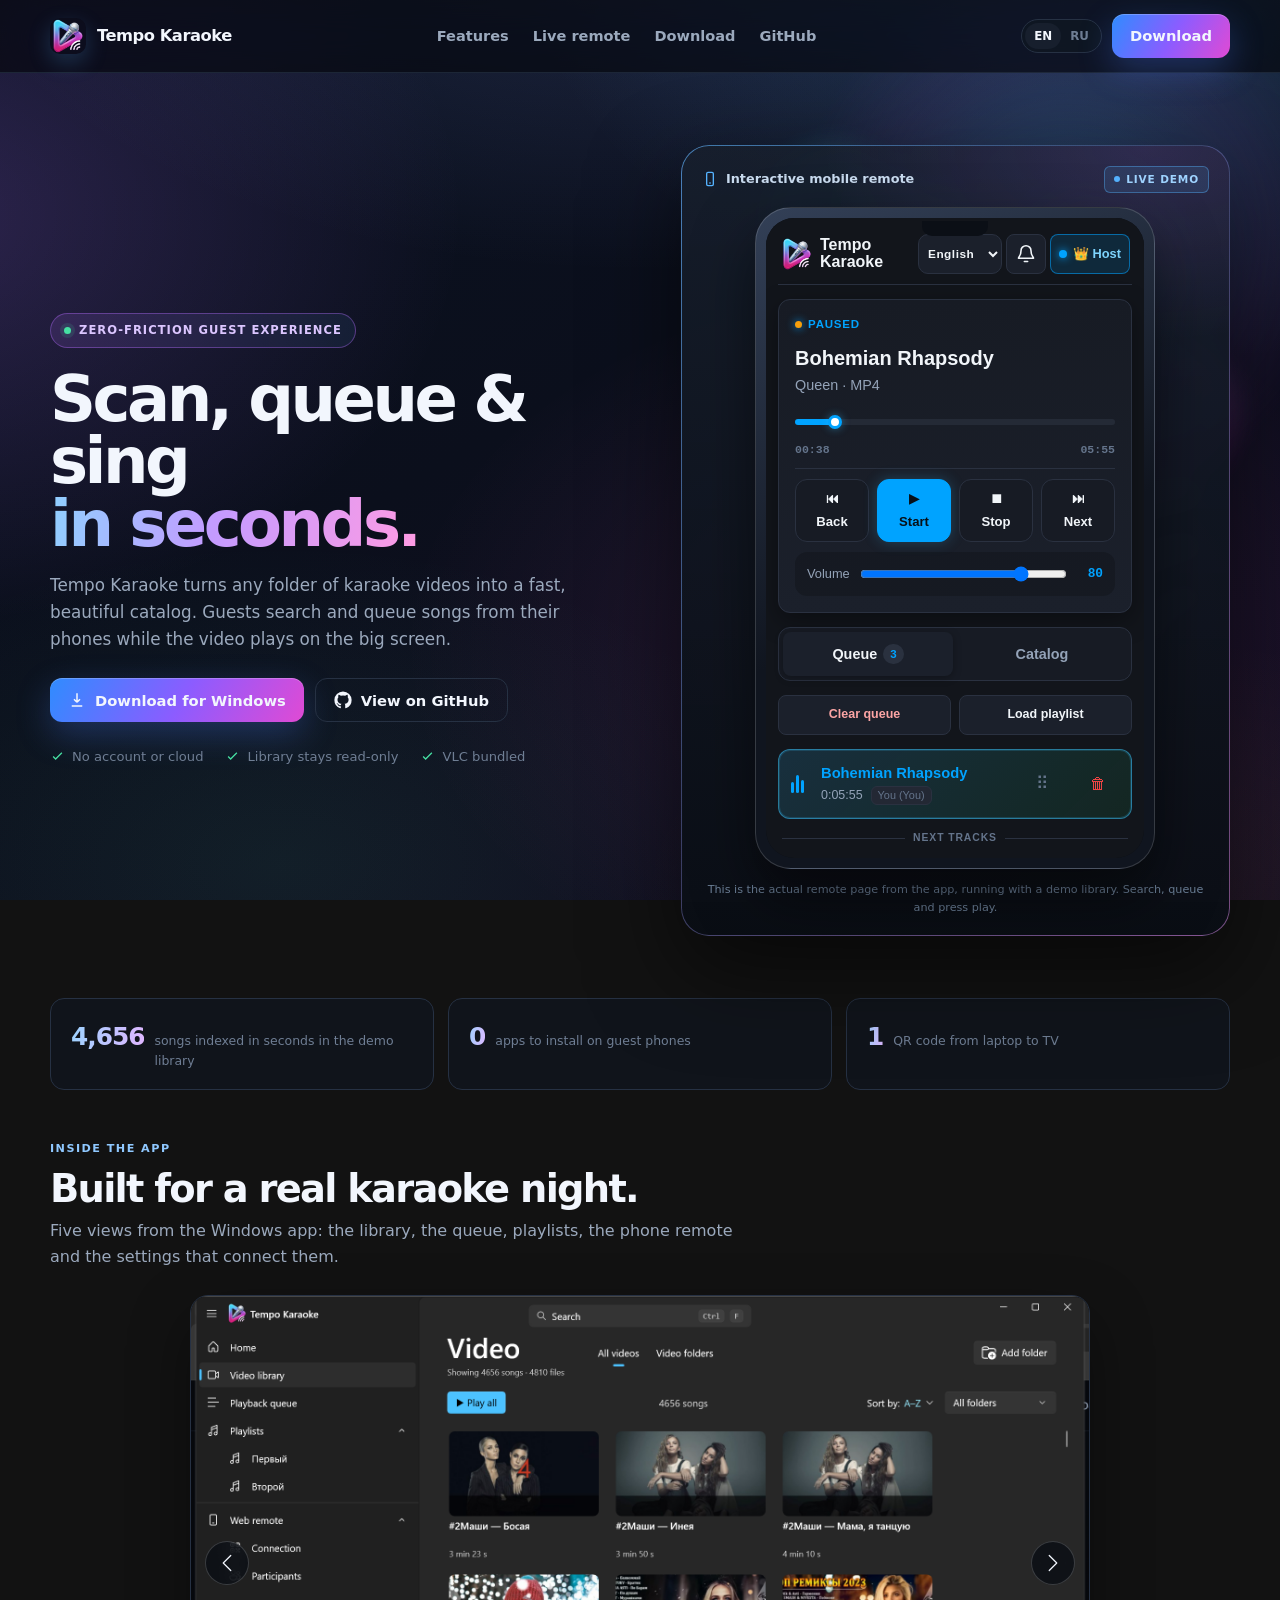
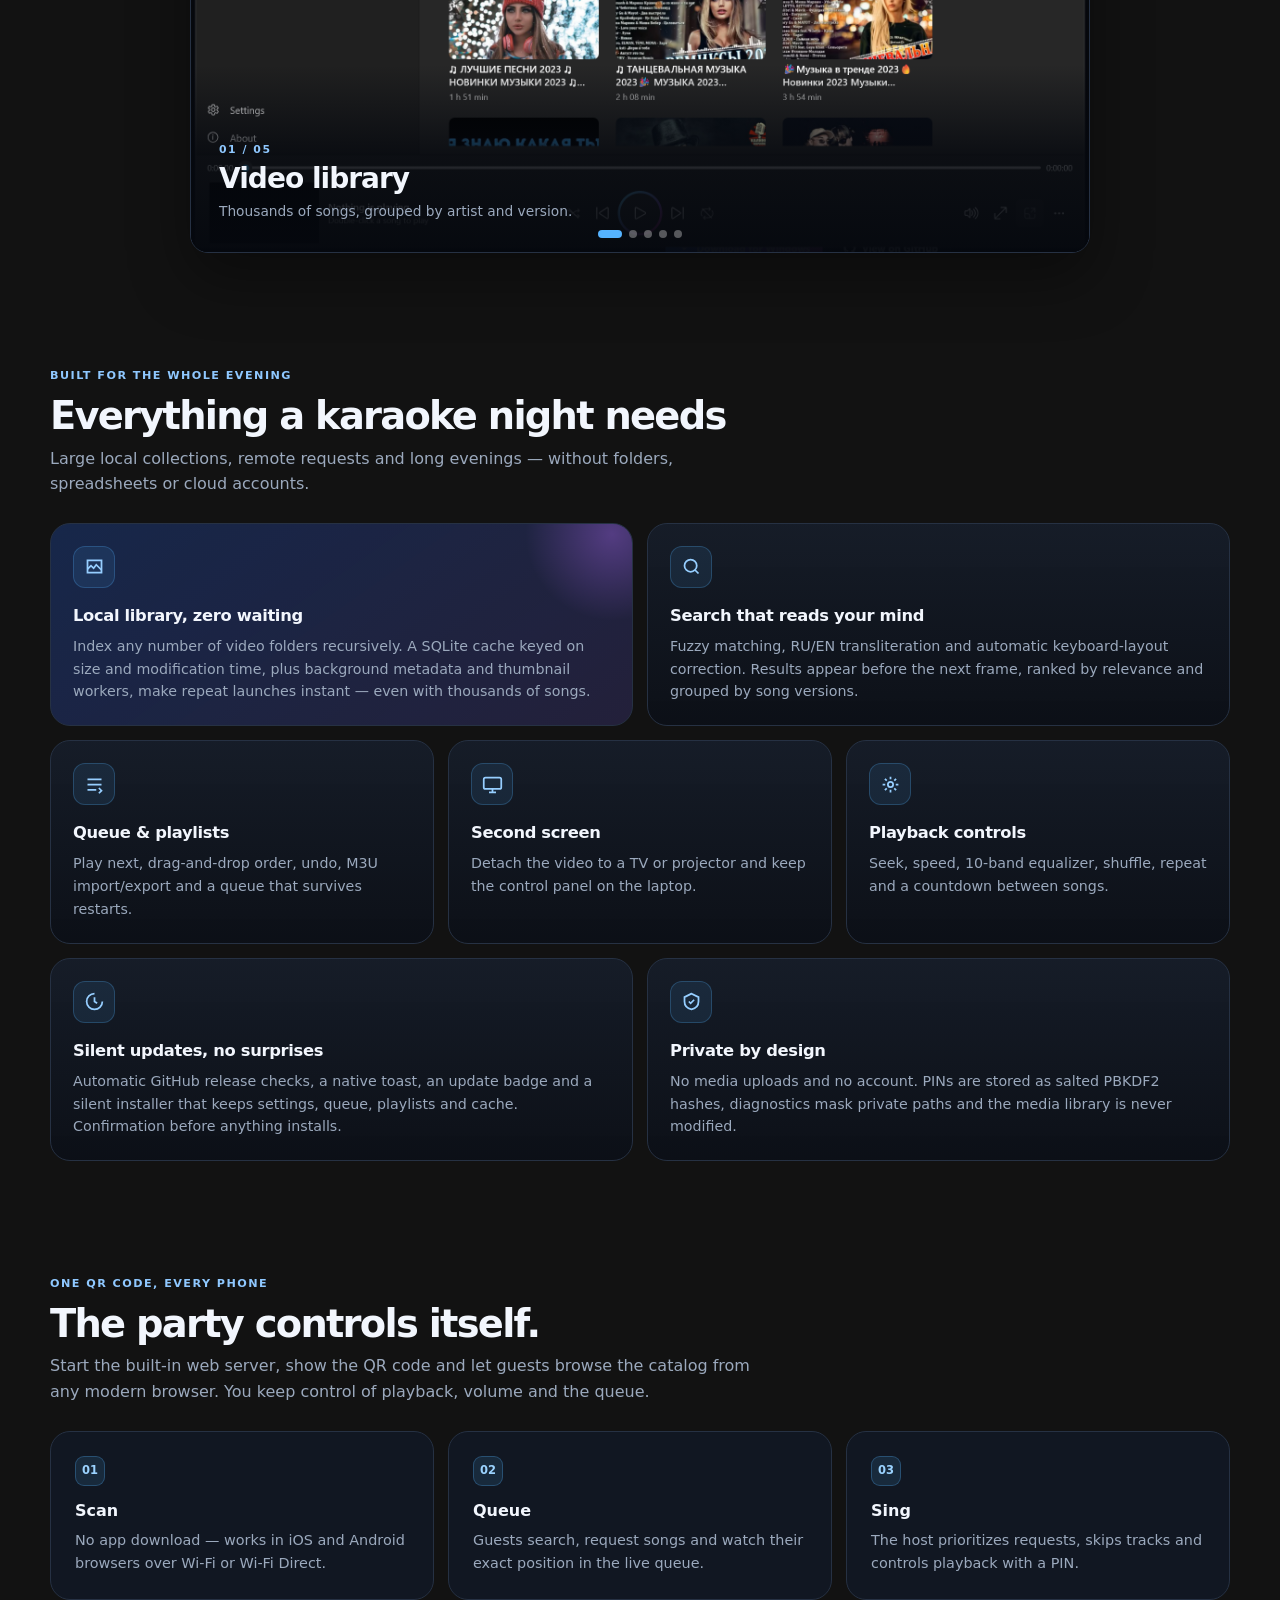
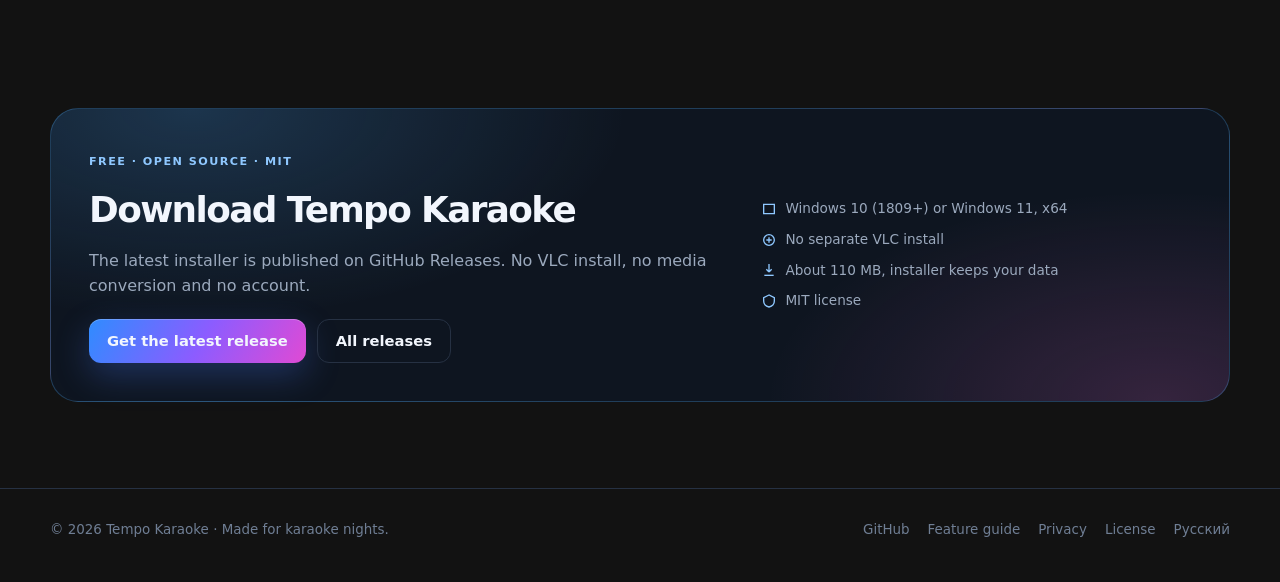
==== commit 6bf76d7f: "feat(site): new icon, glow and playlists slide Use the 1024px transparent app icon and a blurred her" ====
--- a/site/index.html
+++ b/site/index.html
@@ -33,6 +33,7 @@
 
   <main>
     <section class="container hero">
+      <div class="hero-glow" aria-hidden="true"><img src="assets/appicon.png" alt=""></div>
       <div class="hero-copy">
         <span class="eyebrow"><span class="dot"></span>Zero-friction guest experience</span>
         <h1>Scan, queue &amp; sing<br><span class="gradient">in seconds.</span></h1>
@@ -79,55 +80,64 @@
       <div class="section-head">
         <span class="section-kicker">Inside the app</span>
         <h2>Built for a real karaoke night.</h2>
-        <p>Four views from the Windows app: the library, the queue, the phone remote and the settings that connect them.</p>
+        <p>Five views from the Windows app: the library, the queue, playlists, the phone remote and the settings that connect them.</p>
       </div>
 
       <div id="shotsCarousel" class="carousel slide" data-bs-ride="false" aria-roledescription="carousel" aria-label="Tempo Karaoke screenshots">
         <div class="carousel-inner">
-          <figure class="carousel-item active" aria-roledescription="slide" aria-label="1 of 4">
+          <figure class="carousel-item active" aria-roledescription="slide" aria-label="1 of 5">
             <img src="assets/screenshots/library.png" alt="Tempo Karaoke video library with song cards" loading="lazy" width="1938" height="1200">
             <figcaption class="carousel-caption">
-              <span class="slide-count">01 / 04</span>
+              <span class="slide-count">01 / 05</span>
               <strong>Video library</strong>
               <p>Thousands of songs, grouped by artist and version.</p>
             </figcaption>
           </figure>
-          <figure class="carousel-item" aria-roledescription="slide" aria-label="2 of 4" aria-hidden="true">
+          <figure class="carousel-item" aria-roledescription="slide" aria-label="2 of 5" aria-hidden="true">
             <img src="assets/screenshots/queue.png" alt="Tempo Karaoke playback queue with songs and requester names" loading="lazy" width="1938" height="1200">
             <figcaption class="carousel-caption">
-              <span class="slide-count">02 / 04</span>
+              <span class="slide-count">02 / 05</span>
               <strong>Playback queue</strong>
               <p>A queue that survives restarts and remembers who asked.</p>
             </figcaption>
           </figure>
-          <figure class="carousel-item" aria-roledescription="slide" aria-label="3 of 4" aria-hidden="true">
+          <figure class="carousel-item" aria-roledescription="slide" aria-label="3 of 5" aria-hidden="true">
+            <img src="assets/screenshots/playlists.png" alt="Tempo Karaoke playlists screen with English interface" loading="lazy" width="1938" height="1200">
+            <figcaption class="carousel-caption">
+              <span class="slide-count">03 / 05</span>
+              <strong>Playlists</strong>
+              <p>Saved sets for a full night, with the whole app in English.</p>
+            </figcaption>
+          </figure>
+          <figure class="carousel-item" aria-roledescription="slide" aria-label="4 of 5" aria-hidden="true">
             <img src="assets/screenshots/connection.png" alt="Tempo Karaoke remote control connection settings" loading="lazy" width="1938" height="1200">
             <figcaption class="carousel-caption">
-              <span class="slide-count">03 / 04</span>
+              <span class="slide-count">04 / 05</span>
               <strong>Web remote</strong>
               <p>Start the server over Wi-Fi or Wi-Fi Direct.</p>
             </figcaption>
           </figure>
-          <figure class="carousel-item" aria-roledescription="slide" aria-label="4 of 4" aria-hidden="true">
+          <figure class="carousel-item" aria-roledescription="slide" aria-label="5 of 5" aria-hidden="true">
             <img src="assets/screenshots/settings.png" alt="Tempo Karaoke settings overview" loading="lazy" width="1938" height="1200">
             <figcaption class="carousel-caption">
-              <span class="slide-count">04 / 04</span>
+              <span class="slide-count">05 / 05</span>
               <strong>Settings</strong>
               <p>Library, playback, remote, diagnostics and updates.</p>
             </figcaption>
           </figure>
         </div>
         <button class="carousel-control-prev" type="button" data-bs-target="#shotsCarousel" data-bs-slide="prev" aria-label="Previous screenshot">
-          <span aria-hidden="true">&#8249;</span>
+          <svg class="bi bi-chevron-left" viewBox="0 0 16 16" fill="currentColor" aria-hidden="true"><path fill-rule="evenodd" d="M11.354 1.646a.5.5 0 0 1 0 .708L5.707 8l5.647 5.646a.5.5 0 0 1-.708.708l-6-6a.5.5 0 0 1 0-.708l6-6a.5.5 0 0 1 .708 0"/></svg>
         </button>
         <button class="carousel-control-next" type="button" data-bs-target="#shotsCarousel" data-bs-slide="next" aria-label="Next screenshot">
-          <span aria-hidden="true">&#8250;</span>
+          <svg class="bi bi-chevron-right" viewBox="0 0 16 16" fill="currentColor" aria-hidden="true"><path fill-rule="evenodd" d="M4.646 1.646a.5.5 0 0 1 .708 0l6 6a.5.5 0 0 1 0 .708l-6 6a.5.5 0 0 1-.708-.708L10.293 8 4.646 2.354a.5.5 0 0 1 0-.708"/></svg>
         </button>
         <div class="carousel-indicators">
           <button type="button" class="active" data-bs-target="#shotsCarousel" data-bs-slide-to="0" aria-label="Screenshot 1" aria-current="true"></button>
           <button type="button" data-bs-target="#shotsCarousel" data-bs-slide-to="1" aria-label="Screenshot 2"></button>
           <button type="button" data-bs-target="#shotsCarousel" data-bs-slide-to="2" aria-label="Screenshot 3"></button>
           <button type="button" data-bs-target="#shotsCarousel" data-bs-slide-to="3" aria-label="Screenshot 4"></button>
+          <button type="button" data-bs-target="#shotsCarousel" data-bs-slide-to="4" aria-label="Screenshot 5"></button>
         </div>
       </div>
     </section>
--- a/site/styles.css
+++ b/site/styles.css
@@ -24,11 +24,14 @@
   margin: 0;
   min-height: 100vh;
   background:
-    radial-gradient(1200px 700px at 88% -12%, rgba(85, 179, 255, .20), transparent 62%),
-    radial-gradient(900px 620px at -6% 28%, rgba(181, 108, 255, .16), transparent 60%),
-    radial-gradient(760px 540px at 74% 82%, rgba(255, 111, 216, .10), transparent 66%),
-    radial-gradient(680px 420px at 22% 92%, rgba(70, 224, 163, .07), transparent 70%),
-    linear-gradient(165deg, #07090e 0%, #0b1019 48%, #080b12 100%);
+    radial-gradient(1200px 700px at 50% -18%, rgba(140, 160, 255, .20), transparent 62%),
+    radial-gradient(1100px 720px at 92% -8%, rgba(85, 179, 255, .24), transparent 60%),
+    radial-gradient(900px 680px at -6% 24%, rgba(181, 108, 255, .20), transparent 60%),
+    radial-gradient(800px 560px at 72% 72%, rgba(255, 111, 216, .11), transparent 65%),
+    radial-gradient(760px 460px at 22% 96%, rgba(70, 224, 163, .08), transparent 70%),
+    radial-gradient(700px 380px at 88% 100%, rgba(255, 193, 92, .07), transparent 70%),
+    linear-gradient(150deg, #0a1222 0%, #0b0f1c 44%, #140d22 100%);
+  background-attachment: fixed;
   color: var(--text);
   font-family: var(--font);
   line-height: 1.6;
@@ -130,6 +133,18 @@
 }
 
 .hero-copy { position: relative; z-index: 1; }
+
+.hero-glow {
+  position: absolute;
+  z-index: 0;
+  top: 40px;
+  right: -70px;
+  width: min(600px, 72vw);
+  opacity: .12;
+  pointer-events: none;
+  filter: blur(12px) saturate(1.2);
+}
+.hero-glow img { display: block; width: 100%; height: auto; }
 
 .eyebrow {
   display: inline-flex;
@@ -474,3 +489,9 @@
 @media (prefers-reduced-motion: reduce) {
   *, *::before, *::after { animation-duration: .01ms !important; animation-iteration-count: 1 !important; scroll-behavior: auto !important; }
 }
+
+.carousel-control-prev svg,
+.carousel-control-next svg { width: 20px; height: 20px; }
+@media (max-width: 700px) {
+  .hero-glow { width: 460px; right: -30%; top: -70px; opacity: .12; }
+}
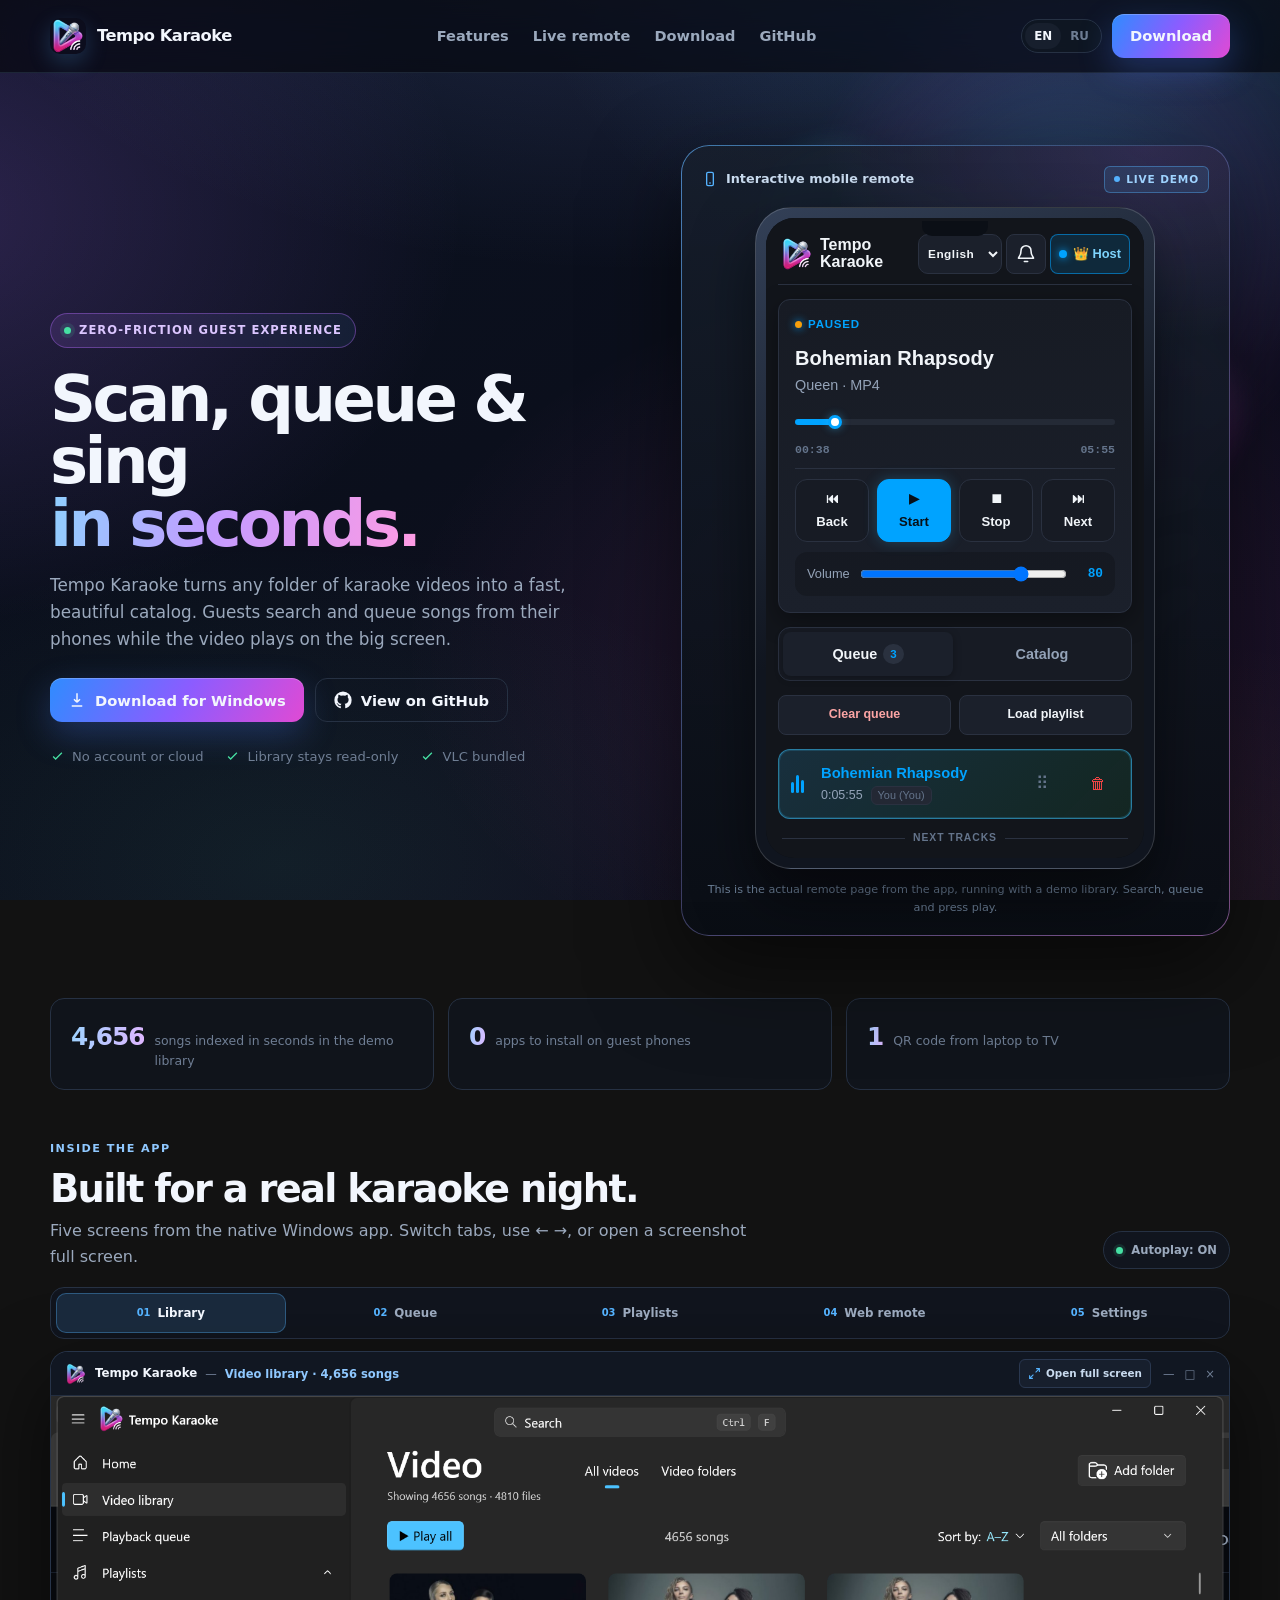
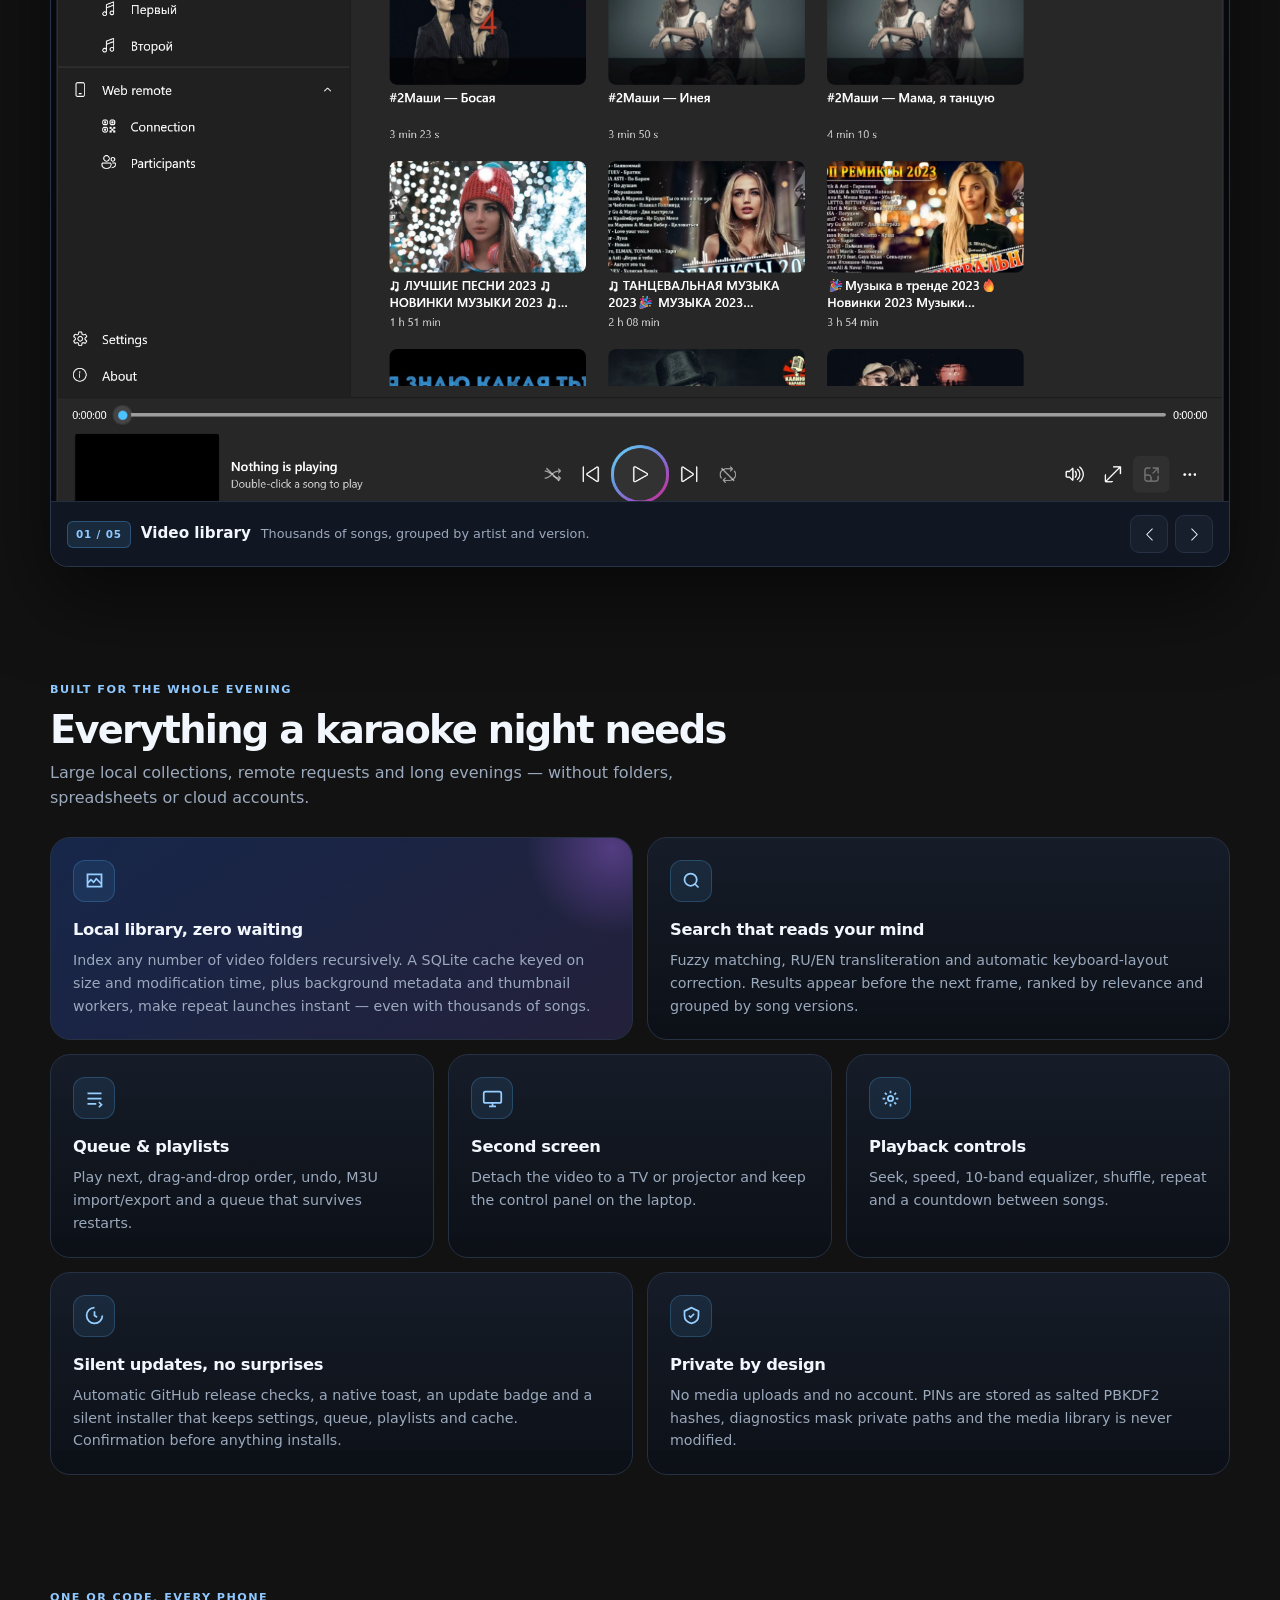
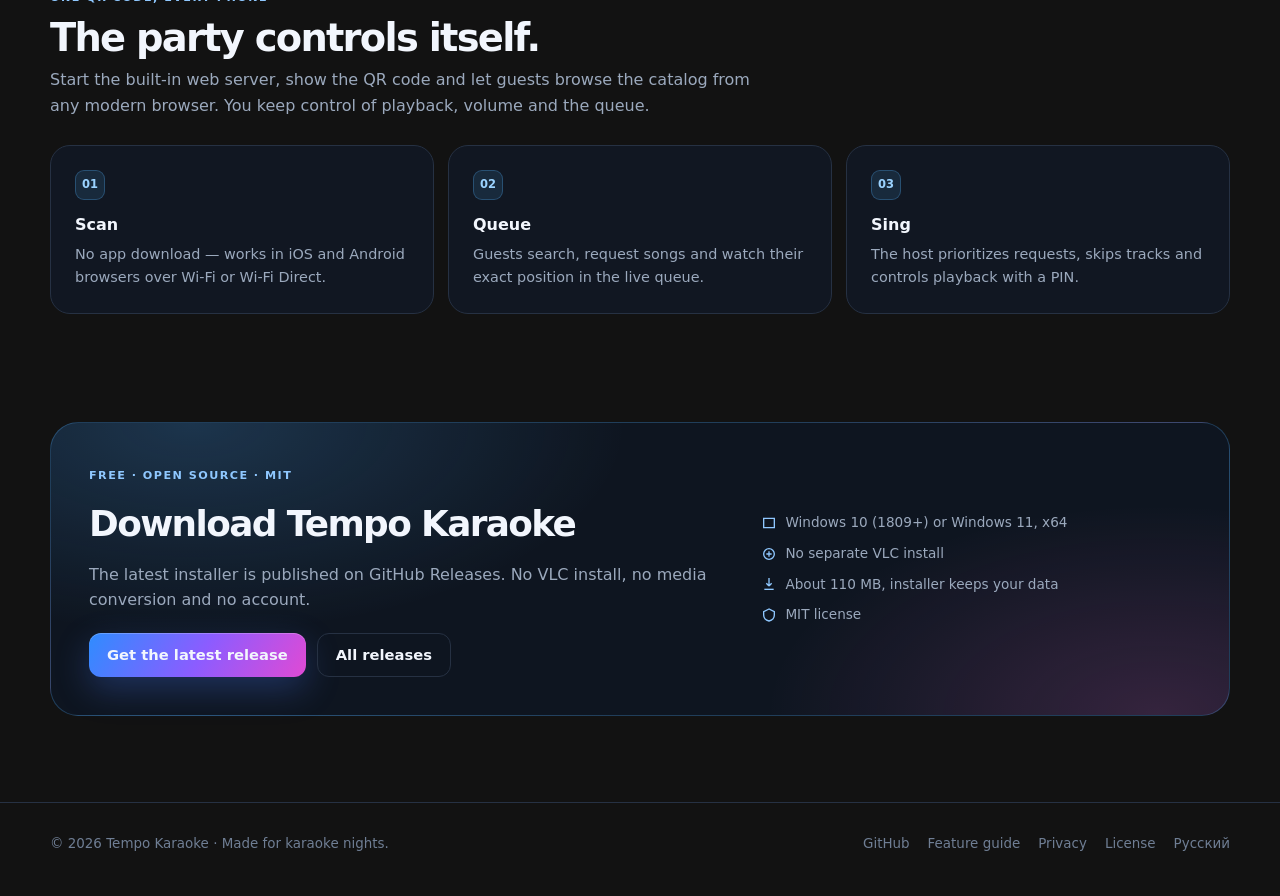
==== commit 662981c8: "feat(site): interactive screenshot showcase Replace the carousel with a tabbed showcase: Windows-sty" ====
--- a/site/index.html
+++ b/site/index.html
@@ -76,71 +76,89 @@
       <div class="stat"><b>1</b><span>QR code from laptop to TV</span></div>
     </section>
 
-    <section class="container app-shots" aria-label="Inside the app">
-      <div class="section-head">
-        <span class="section-kicker">Inside the app</span>
-        <h2>Built for a real karaoke night.</h2>
-        <p>Five views from the Windows app: the library, the queue, playlists, the phone remote and the settings that connect them.</p>
-      </div>
-
-      <div id="shotsCarousel" class="carousel slide" data-bs-ride="false" aria-roledescription="carousel" aria-label="Tempo Karaoke screenshots">
-        <div class="carousel-inner">
-          <figure class="carousel-item active" aria-roledescription="slide" aria-label="1 of 5">
-            <img src="assets/screenshots/library.png" alt="Tempo Karaoke video library with song cards" loading="lazy" width="1938" height="1200">
-            <figcaption class="carousel-caption">
-              <span class="slide-count">01 / 05</span>
-              <strong>Video library</strong>
-              <p>Thousands of songs, grouped by artist and version.</p>
-            </figcaption>
-          </figure>
-          <figure class="carousel-item" aria-roledescription="slide" aria-label="2 of 5" aria-hidden="true">
-            <img src="assets/screenshots/queue.png" alt="Tempo Karaoke playback queue with songs and requester names" loading="lazy" width="1938" height="1200">
-            <figcaption class="carousel-caption">
-              <span class="slide-count">02 / 05</span>
-              <strong>Playback queue</strong>
-              <p>A queue that survives restarts and remembers who asked.</p>
-            </figcaption>
-          </figure>
-          <figure class="carousel-item" aria-roledescription="slide" aria-label="3 of 5" aria-hidden="true">
-            <img src="assets/screenshots/playlists.png" alt="Tempo Karaoke playlists screen with English interface" loading="lazy" width="1938" height="1200">
-            <figcaption class="carousel-caption">
-              <span class="slide-count">03 / 05</span>
-              <strong>Playlists</strong>
-              <p>Saved sets for a full night, with the whole app in English.</p>
-            </figcaption>
-          </figure>
-          <figure class="carousel-item" aria-roledescription="slide" aria-label="4 of 5" aria-hidden="true">
-            <img src="assets/screenshots/connection.png" alt="Tempo Karaoke remote control connection settings" loading="lazy" width="1938" height="1200">
-            <figcaption class="carousel-caption">
-              <span class="slide-count">04 / 05</span>
-              <strong>Web remote</strong>
-              <p>Start the server over Wi-Fi or Wi-Fi Direct.</p>
-            </figcaption>
-          </figure>
-          <figure class="carousel-item" aria-roledescription="slide" aria-label="5 of 5" aria-hidden="true">
-            <img src="assets/screenshots/settings.png" alt="Tempo Karaoke settings overview" loading="lazy" width="1938" height="1200">
-            <figcaption class="carousel-caption">
-              <span class="slide-count">05 / 05</span>
-              <strong>Settings</strong>
-              <p>Library, playback, remote, diagnostics and updates.</p>
-            </figcaption>
-          </figure>
-        </div>
-        <button class="carousel-control-prev" type="button" data-bs-target="#shotsCarousel" data-bs-slide="prev" aria-label="Previous screenshot">
-          <svg class="bi bi-chevron-left" viewBox="0 0 16 16" fill="currentColor" aria-hidden="true"><path fill-rule="evenodd" d="M11.354 1.646a.5.5 0 0 1 0 .708L5.707 8l5.647 5.646a.5.5 0 0 1-.708.708l-6-6a.5.5 0 0 1 0-.708l6-6a.5.5 0 0 1 .708 0"/></svg>
+        <section id="showcase" class="container app-shots" aria-label="Inside the app" data-autoplay-on="Autoplay: ON" data-autoplay-off="Autoplay: OFF">
+      <div class="showcase-head">
+        <div class="section-head">
+          <span class="section-kicker">Inside the app</span>
+          <h2>Built for a real karaoke night.</h2>
+          <p>Five screens from the native Windows app. Switch tabs, use ← →, or open a screenshot full screen.</p>
+        </div>
+        <button type="button" class="autoplay-toggle" data-showcase-autoplay aria-pressed="true">
+          <span class="autoplay-dot"></span><span data-autoplay-label>Autoplay: ON</span>
         </button>
-        <button class="carousel-control-next" type="button" data-bs-target="#shotsCarousel" data-bs-slide="next" aria-label="Next screenshot">
-          <svg class="bi bi-chevron-right" viewBox="0 0 16 16" fill="currentColor" aria-hidden="true"><path fill-rule="evenodd" d="M4.646 1.646a.5.5 0 0 1 .708 0l6 6a.5.5 0 0 1 0 .708l-6 6a.5.5 0 0 1-.708-.708L10.293 8 4.646 2.354a.5.5 0 0 1 0-.708"/></svg>
-        </button>
-        <div class="carousel-indicators">
-          <button type="button" class="active" data-bs-target="#shotsCarousel" data-bs-slide-to="0" aria-label="Screenshot 1" aria-current="true"></button>
-          <button type="button" data-bs-target="#shotsCarousel" data-bs-slide-to="1" aria-label="Screenshot 2"></button>
-          <button type="button" data-bs-target="#shotsCarousel" data-bs-slide-to="2" aria-label="Screenshot 3"></button>
-          <button type="button" data-bs-target="#shotsCarousel" data-bs-slide-to="3" aria-label="Screenshot 4"></button>
-          <button type="button" data-bs-target="#shotsCarousel" data-bs-slide-to="4" aria-label="Screenshot 5"></button>
-        </div>
-      </div>
-    </section>
+      </div>
+
+      <div class="showcase" data-showcase>
+        <div class="showcase-tabs" role="tablist" aria-label="Inside the app">
+          <button type="button" class="showcase-tab active" role="tab" aria-selected="true" data-showcase-tab="0"><b>01</b><span>Library</span></button>
+          <button type="button" class="showcase-tab" role="tab" aria-selected="false" data-showcase-tab="1"><b>02</b><span>Queue</span></button>
+          <button type="button" class="showcase-tab" role="tab" aria-selected="false" data-showcase-tab="2"><b>03</b><span>Playlists</span></button>
+          <button type="button" class="showcase-tab" role="tab" aria-selected="false" data-showcase-tab="3"><b>04</b><span>Web remote</span></button>
+          <button type="button" class="showcase-tab" role="tab" aria-selected="false" data-showcase-tab="4"><b>05</b><span>Settings</span></button>
+        </div>
+
+        <div class="showcase-frame">
+          <div class="showcase-titlebar">
+            <div class="showcase-brand">
+              <img src="assets/appicon.png" alt="">
+              <strong>Tempo Karaoke</strong>
+              <span class="showcase-dash">—</span>
+              <span class="showcase-crumb" data-showcase-crumb>Video library · 4,656 songs</span>
+            </div>
+            <div class="showcase-tools">
+              <button type="button" class="showcase-expand" data-showcase-expand>
+                <svg viewBox="0 0 24 24" fill="none" stroke="currentColor" stroke-width="2" aria-hidden="true"><path d="M15 3h6v6M9 21H3v-6M21 3l-7 7M3 21l7-7"/></svg>
+                <span>Open full screen</span>
+              </button>
+              <span class="showcase-window-controls" aria-hidden="true"><i>—</i><i>□</i><i>×</i></span>
+            </div>
+          </div>
+
+          <div class="showcase-viewport" tabindex="0" data-showcase-viewport aria-label="Click to enlarge">
+            <figure class="showcase-slide active" data-showcase-slide="0" data-title="Video library" data-desc="Thousands of songs, grouped by artist and version." data-crumb="Video library · 4,656 songs" aria-hidden="false">
+              <img src="assets/screenshots/library.png" alt="Tempo Karaoke video library" width="1938" height="1160">
+            </figure>
+            <figure class="showcase-slide" data-showcase-slide="1" data-title="Playback queue" data-desc="A queue that survives restarts and remembers who asked." data-crumb="Playback queue · 3 tracks" aria-hidden="true">
+              <img src="assets/screenshots/queue.png" alt="Tempo Karaoke playback queue" loading="lazy" width="1938" height="1160">
+            </figure>
+            <figure class="showcase-slide" data-showcase-slide="2" data-title="Playlists" data-desc="Saved sets for a full night, with the whole app in English." data-crumb="Playlists · Test1, Test2" aria-hidden="true">
+              <img src="assets/screenshots/playlists.png" alt="Tempo Karaoke playlists" loading="lazy" width="1938" height="1160">
+            </figure>
+            <figure class="showcase-slide" data-showcase-slide="3" data-title="Web remote" data-desc="Start the server over Wi-Fi or Wi-Fi Direct." data-crumb="Web remote · port 4663" aria-hidden="true">
+              <img src="assets/screenshots/connection.png" alt="Tempo Karaoke remote connection settings" loading="lazy" width="1938" height="1160">
+            </figure>
+            <figure class="showcase-slide" data-showcase-slide="4" data-title="Settings" data-desc="Library, playback, remote, diagnostics and updates." data-crumb="Settings" aria-hidden="true">
+              <img src="assets/screenshots/settings.png" alt="Tempo Karaoke settings" loading="lazy" width="1938" height="1160">
+            </figure>
+            <span class="showcase-zoom-hint">Click to enlarge</span>
+          </div>
+
+          <div class="showcase-caption">
+            <div class="showcase-copy">
+              <span class="showcase-counter" data-showcase-counter>01 / 05</span>
+              <strong data-showcase-title>Video library</strong>
+              <span data-showcase-desc>Thousands of songs, grouped by artist and version.</span>
+            </div>
+            <div class="showcase-controls">
+              <button type="button" data-showcase-prev aria-label="Previous screenshot"><svg viewBox="0 0 16 16" fill="currentColor" aria-hidden="true"><path fill-rule="evenodd" d="M11.354 1.646a.5.5 0 0 1 0 .708L5.707 8l5.647 5.646a.5.5 0 0 1-.708.708l-6-6a.5.5 0 0 1 0-.708l6-6a.5.5 0 0 1 .708 0"/></svg></button>
+              <button type="button" data-showcase-next aria-label="Next screenshot"><svg viewBox="0 0 16 16" fill="currentColor" aria-hidden="true"><path fill-rule="evenodd" d="M4.646 1.646a.5.5 0 0 1 .708 0l6 6a.5.5 0 0 1 0 .708l-6 6a.5.5 0 0 1-.708-.708L10.293 8 4.646 2.354a.5.5 0 0 1 0-.708"/></svg></button>
+            </div>
+          </div>
+        </div>
+      </div>
+    </section>
+
+    <div class="lightbox" data-showcase-lightbox hidden>
+      <div class="lightbox-panel" role="dialog" aria-modal="true" aria-label="Inside the app">
+        <button type="button" class="lightbox-close" data-lightbox-close aria-label="Close">×</button>
+        <img data-lightbox-image alt="">
+        <div class="lightbox-caption">
+          <span data-lightbox-counter></span>
+          <strong data-lightbox-title></strong>
+          <p data-lightbox-desc></p>
+        </div>
+      </div>
+    </div>
 
     <section id="features" class="container">
       <div class="section-head">
@@ -233,6 +251,110 @@
       </div>
     </div>
   </footer>
-  <script src="vendor/bootstrap.bundle.min.js"></script>
+  <script>
+    (() => {
+      const root = document.querySelector('[data-showcase]');
+      if (!root) return;
+
+      const slides = [...root.querySelectorAll('[data-showcase-slide]')];
+      const tabs = [...root.querySelectorAll('[data-showcase-tab]')];
+      const counter = root.querySelector('[data-showcase-counter]');
+      const title = root.querySelector('[data-showcase-title]');
+      const desc = root.querySelector('[data-showcase-desc]');
+      const crumb = root.querySelector('[data-showcase-crumb]');
+      const prev = root.querySelector('[data-showcase-prev]');
+      const next = root.querySelector('[data-showcase-next]');
+      const autoplayBtn = root.querySelector('[data-showcase-autoplay]');
+      const autoplayLabel = root.querySelector('[data-autoplay-label]');
+      const viewport = root.querySelector('[data-showcase-viewport]');
+      const expand = root.querySelector('[data-showcase-expand]');
+      const lightbox = document.querySelector('[data-showcase-lightbox]');
+      const lightboxImage = lightbox.querySelector('[data-lightbox-image]');
+      const lightboxCounter = lightbox.querySelector('[data-lightbox-counter]');
+      const lightboxTitle = lightbox.querySelector('[data-lightbox-title]');
+      const lightboxDesc = lightbox.querySelector('[data-lightbox-desc]');
+      let index = 0;
+      let autoplay = true;
+      let timer = null;
+
+      const show = value => {
+        index = (value + slides.length) % slides.length;
+        slides.forEach((slide, i) => {
+          const active = i === index;
+          slide.classList.toggle('active', active);
+          slide.setAttribute('aria-hidden', String(!active));
+        });
+        tabs.forEach((tab, i) => {
+          const active = i === index;
+          tab.classList.toggle('active', active);
+          tab.setAttribute('aria-selected', String(active));
+        });
+        const slide = slides[index];
+        counter.textContent = String(index + 1).padStart(2, '0') + ' / ' + String(slides.length).padStart(2, '0');
+        title.textContent = slide.dataset.title;
+        desc.textContent = slide.dataset.desc;
+        crumb.textContent = slide.dataset.crumb;
+        if (!lightbox.hidden) updateLightbox();
+      };
+
+      const schedule = () => {
+        clearInterval(timer);
+        if (autoplay && lightbox.hidden) timer = setInterval(() => show(index + 1), 6500);
+      };
+
+      const setAutoplay = value => {
+        autoplay = value;
+        autoplayBtn.setAttribute('aria-pressed', String(value));
+        autoplayBtn.classList.toggle('paused', !value);
+        autoplayLabel.textContent = value ? root.dataset.autoplayOn : root.dataset.autoplayOff;
+        schedule();
+      };
+
+      const updateLightbox = () => {
+        const slide = slides[index];
+        const image = slide.querySelector('img');
+        lightboxImage.src = image.src;
+        lightboxImage.alt = image.alt;
+        lightboxCounter.textContent = String(index + 1).padStart(2, '0') + ' / ' + String(slides.length).padStart(2, '0');
+        lightboxTitle.textContent = slide.dataset.title;
+        lightboxDesc.textContent = slide.dataset.desc;
+      };
+
+      const openLightbox = () => {
+        updateLightbox();
+        lightbox.hidden = false;
+        document.body.classList.add('lightbox-open');
+        clearInterval(timer);
+        lightbox.querySelector('[data-lightbox-close]').focus();
+      };
+
+      const closeLightbox = () => {
+        lightbox.hidden = true;
+        document.body.classList.remove('lightbox-open');
+        schedule();
+      };
+
+      prev.addEventListener('click', () => { show(index - 1); schedule(); });
+      next.addEventListener('click', () => { show(index + 1); schedule(); });
+      tabs.forEach(tab => tab.addEventListener('click', () => { show(Number(tab.dataset.showcaseTab)); schedule(); }));
+      viewport.addEventListener('click', openLightbox);
+      expand.addEventListener('click', openLightbox);
+      autoplayBtn.addEventListener('click', () => setAutoplay(!autoplay));
+      lightbox.querySelector('[data-lightbox-close]').addEventListener('click', closeLightbox);
+      lightbox.addEventListener('click', event => { if (event.target === lightbox) closeLightbox(); });
+      viewport.addEventListener('keydown', event => {
+        if (event.key === 'ArrowLeft') { event.preventDefault(); show(index - 1); schedule(); }
+        if (event.key === 'ArrowRight') { event.preventDefault(); show(index + 1); schedule(); }
+      });
+      document.addEventListener('keydown', event => {
+        if (event.key === 'Escape' && !lightbox.hidden) closeLightbox();
+        if (event.key === 'ArrowLeft' && lightbox.hidden && document.activeElement === viewport) { event.preventDefault(); show(index - 1); schedule(); }
+        if (event.key === 'ArrowRight' && lightbox.hidden && document.activeElement === viewport) { event.preventDefault(); show(index + 1); schedule(); }
+      });
+
+      show(0);
+      setAutoplay(true);
+    })();
+  </script>
 </body>
 </html>
--- a/site/styles.css
+++ b/site/styles.css
@@ -495,3 +495,122 @@
 @media (max-width: 700px) {
   .hero-glow { width: 460px; right: -30%; top: -70px; opacity: .12; }
 }
+
+/* Screenshot showcase */
+.showcase-head { display: flex; align-items: flex-end; justify-content: space-between; gap: 20px; margin-bottom: 18px; }
+.showcase-head .section-head { margin-bottom: 0; }
+.autoplay-toggle {
+  display: inline-flex; align-items: center; gap: 8px; flex: 0 0 auto;
+  padding: 9px 12px; border: 1px solid var(--line); border-radius: 999px;
+  background: rgba(17,23,34,.78); color: var(--muted); font-size: .72rem; font-weight: 700;
+  cursor: pointer; transition: border-color .18s ease, color .18s ease, background .18s ease;
+}
+.autoplay-toggle:hover { border-color: var(--blue); color: var(--text); }
+.autoplay-toggle:focus-visible { outline: 2px solid var(--blue); outline-offset: 2px; }
+.autoplay-dot { width: 7px; height: 7px; border-radius: 50%; background: var(--green); box-shadow: 0 0 0 3px rgba(70,224,163,.12); }
+.autoplay-toggle.paused .autoplay-dot { background: var(--dim); box-shadow: none; }
+
+.showcase-tabs {
+  display: flex; gap: 5px; padding: 5px; margin-bottom: 12px;
+  overflow-x: auto; scrollbar-width: none;
+  border: 1px solid var(--line); border-radius: 14px; background: rgba(17,23,34,.78);
+}
+.showcase-tabs::-webkit-scrollbar { display: none; }
+.showcase-tab {
+  flex: 1 0 130px; display: inline-flex; align-items: center; justify-content: center; gap: 7px;
+  min-height: 40px; padding: 0 12px; border: 1px solid transparent; border-radius: 10px;
+  background: transparent; color: var(--muted); font-size: .74rem; font-weight: 700;
+  cursor: pointer; transition: background .18s ease, color .18s ease, border-color .18s ease;
+}
+.showcase-tab b { color: var(--blue); font-size: .62rem; font-weight: 900; }
+.showcase-tab:hover { color: var(--text); }
+.showcase-tab.active { background: rgba(85,179,255,.14); border-color: rgba(85,179,255,.34); color: var(--text); }
+.showcase-tab:focus-visible { outline: 2px solid var(--blue); outline-offset: 1px; }
+
+.showcase-frame {
+  overflow: hidden; border: 1px solid rgba(92,122,166,.35); border-radius: 18px;
+  background: #0b0f17; box-shadow: 0 32px 80px rgba(0,0,0,.55);
+}
+.showcase-titlebar {
+  min-height: 44px; display: flex; align-items: center; justify-content: space-between; gap: 12px;
+  padding: 0 14px; border-bottom: 1px solid #222d3f; background: #111722; color: var(--muted); font-size: .72rem;
+}
+.showcase-brand { display: flex; align-items: center; gap: 8px; min-width: 0; }
+.showcase-brand img { width: 22px; height: 22px; border-radius: 6px; flex: 0 0 auto; }
+.showcase-brand strong { color: var(--text); font-size: .74rem; white-space: nowrap; }
+.showcase-dash { color: var(--dim); }
+.showcase-crumb { color: #8fc8ff; font-weight: 600; white-space: nowrap; overflow: hidden; text-overflow: ellipsis; }
+.showcase-tools { display: flex; align-items: center; gap: 12px; flex: 0 0 auto; }
+.showcase-expand {
+  display: inline-flex; align-items: center; gap: 5px; padding: 5px 8px;
+  border: 1px solid #2a3850; border-radius: 6px; background: #171f2d; color: #c9dbef;
+  font-size: .65rem; font-weight: 600; cursor: pointer;
+}
+.showcase-expand:hover { background: #222e42; border-color: var(--blue); color: var(--text); }
+.showcase-expand svg { width: 13px; height: 13px; color: var(--blue); }
+.showcase-window-controls { display: inline-flex; align-items: center; gap: 10px; color: var(--dim); font-size: .72rem; }
+.showcase-window-controls i { font-style: normal; }
+
+.showcase-viewport { position: relative; background: #090d14; cursor: zoom-in; outline: none; }
+.showcase-viewport:focus-visible { box-shadow: inset 0 0 0 2px var(--blue); }
+.showcase-slide { display: none; margin: 0; }
+.showcase-slide.active { display: block; animation: showcaseFade .3s ease; }
+.showcase-slide img { display: block; width: 100%; height: auto; }
+.showcase-zoom-hint {
+  position: absolute; top: 12px; right: 12px; z-index: 2;
+  padding: 7px 10px; border: 1px solid rgba(255,255,255,.15); border-radius: 8px;
+  background: rgba(7,9,14,.86); color: var(--text); font-size: .68rem; font-weight: 700;
+  opacity: 0; pointer-events: none; transition: opacity .18s ease; backdrop-filter: blur(8px);
+}
+.showcase-viewport:hover .showcase-zoom-hint,
+.showcase-viewport:focus-visible .showcase-zoom-hint { opacity: 1; }
+.showcase-caption {
+  display: flex; align-items: center; justify-content: space-between; gap: 16px;
+  padding: 13px 16px; border-top: 1px solid #222d3f; background: #111722;
+}
+.showcase-copy { display: flex; align-items: baseline; gap: 10px; flex-wrap: wrap; min-width: 0; }
+.showcase-counter { padding: 4px 8px; border: 1px solid rgba(85,179,255,.3); border-radius: 6px; background: rgba(85,179,255,.12); color: #8fc8ff; font-size: .65rem; font-weight: 900; letter-spacing: .08em; white-space: nowrap; }
+.showcase-copy strong { color: var(--text); font-size: .95rem; }
+.showcase-copy [data-showcase-desc] { color: var(--muted); font-size: .8rem; }
+.showcase-controls { display: flex; gap: 7px; flex: 0 0 auto; }
+.showcase-controls button {
+  width: 38px; height: 38px; display: grid; place-items: center; padding: 0;
+  border: 1px solid var(--line); border-radius: 9px; background: #171f2d; color: var(--text);
+  cursor: pointer; transition: background .18s ease, border-color .18s ease;
+}
+.showcase-controls button:hover { background: rgba(85,179,255,.16); border-color: var(--blue); }
+.showcase-controls button:focus-visible { outline: 2px solid var(--blue); outline-offset: 2px; }
+.showcase-controls svg { width: 15px; height: 15px; }
+
+.lightbox {
+  position: fixed; inset: 0; z-index: 100; display: grid; place-items: center;
+  padding: 22px; background: rgba(4,7,12,.93); backdrop-filter: blur(10px);
+}
+.lightbox[hidden] { display: none; }
+.lightbox-panel { position: relative; width: min(1220px, 96vw); max-height: 92vh; overflow: auto; border: 1px solid #2a3850; border-radius: 16px; background: #0b0f17; box-shadow: 0 30px 100px rgba(0,0,0,.7); }
+.lightbox-panel img { display: block; width: 100%; height: auto; }
+.lightbox-close {
+  position: absolute; top: 10px; right: 10px; z-index: 2; width: 34px; height: 34px; padding: 0;
+  border: 1px solid rgba(255,255,255,.2); border-radius: 50%; background: rgba(7,9,14,.85);
+  color: var(--text); font-size: 1.3rem; line-height: 1; cursor: pointer;
+}
+.lightbox-close:hover { border-color: var(--blue); background: rgba(85,179,255,.2); }
+.lightbox-caption { padding: 14px 18px 18px; background: #111722; }
+.lightbox-caption span { color: #8fc8ff; font-size: .68rem; font-weight: 800; letter-spacing: .1em; }
+.lightbox-caption strong { display: block; margin-top: 4px; color: var(--text); font-size: 1.1rem; }
+.lightbox-caption p { margin: 4px 0 0; color: var(--muted); font-size: .84rem; }
+body.lightbox-open { overflow: hidden; }
+@keyframes showcaseFade { from { opacity: .35; } to { opacity: 1; } }
+
+@media (max-width: 760px) {
+  .showcase-head { display: block; }
+  .autoplay-toggle { margin-top: 12px; }
+  .showcase-titlebar { min-height: 40px; padding: 0 10px; }
+  .showcase-expand span { display: none; }
+  .showcase-window-controls { display: none; }
+  .showcase-caption { align-items: flex-start; padding: 11px 12px; }
+  .showcase-copy { gap: 6px 8px; }
+  .showcase-copy [data-showcase-desc] { flex-basis: 100%; }
+  .showcase-controls button { width: 34px; height: 34px; }
+  .lightbox { padding: 10px; }
+}
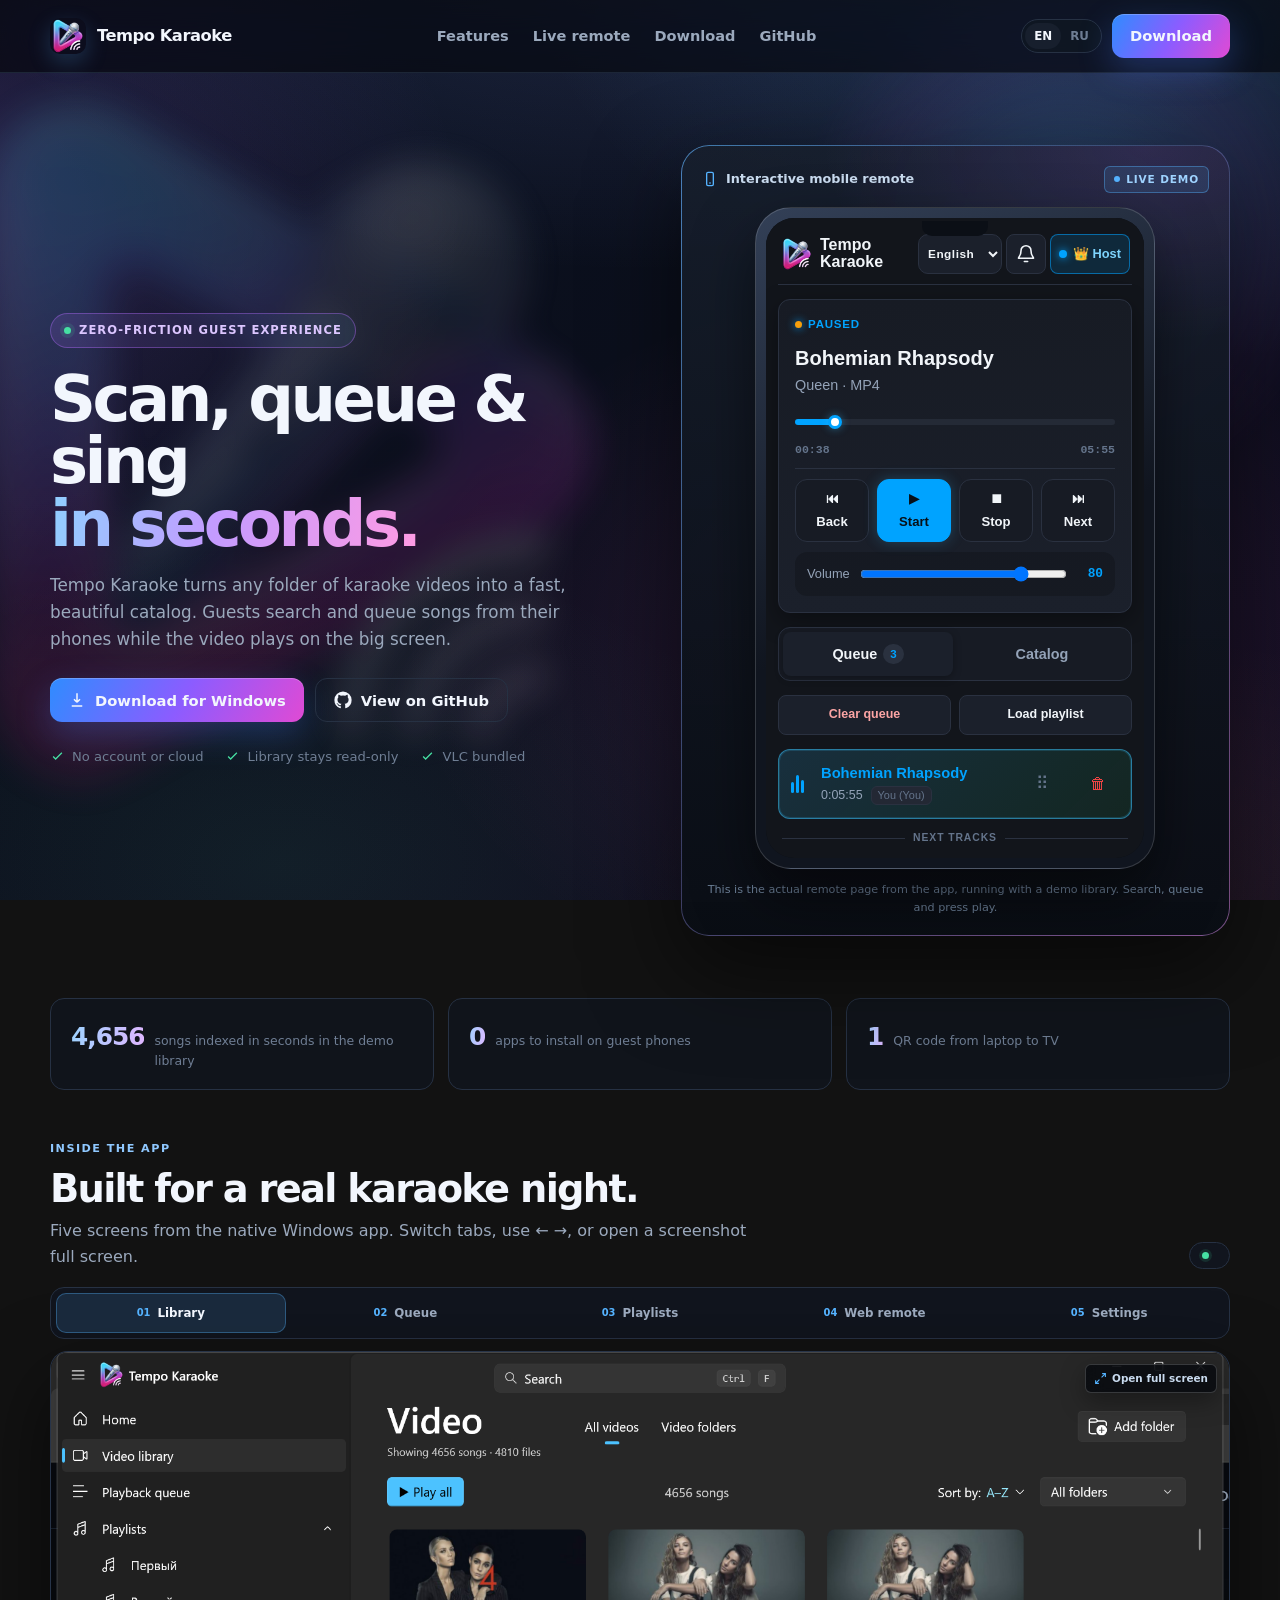
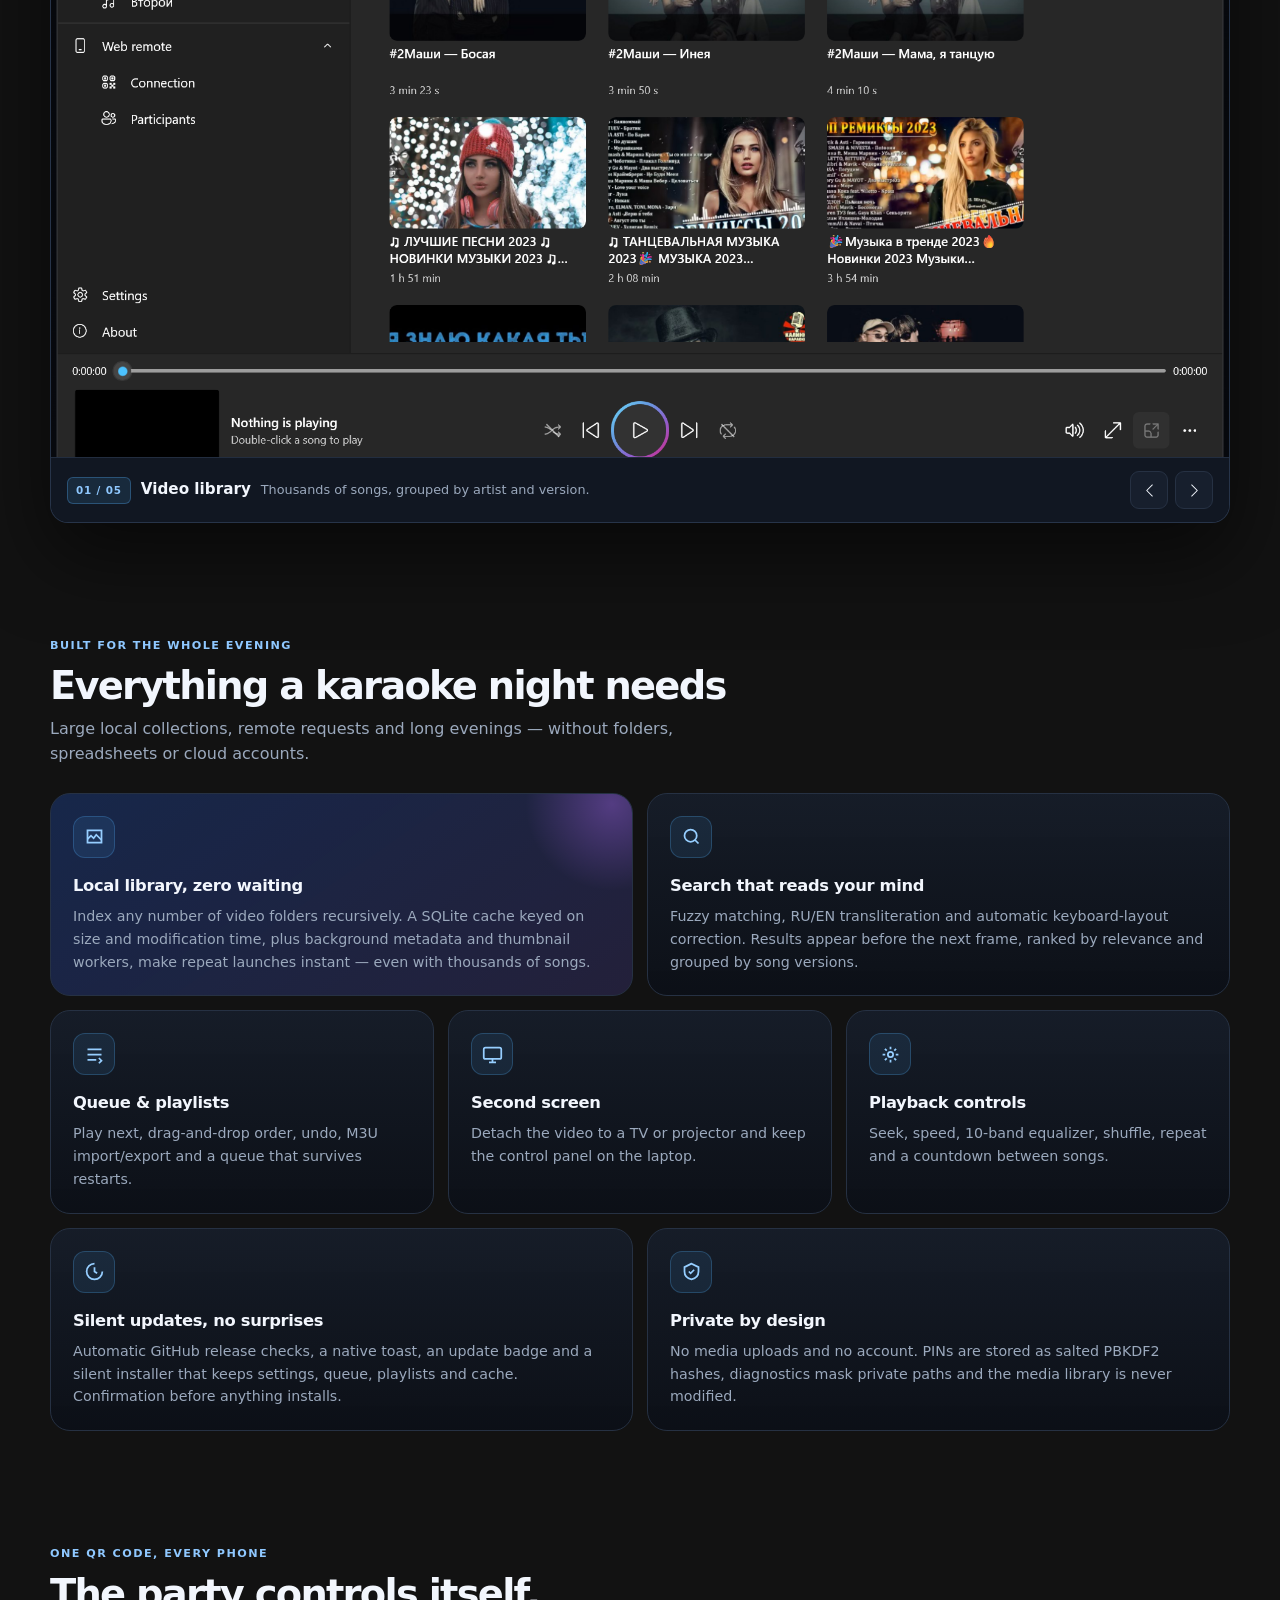
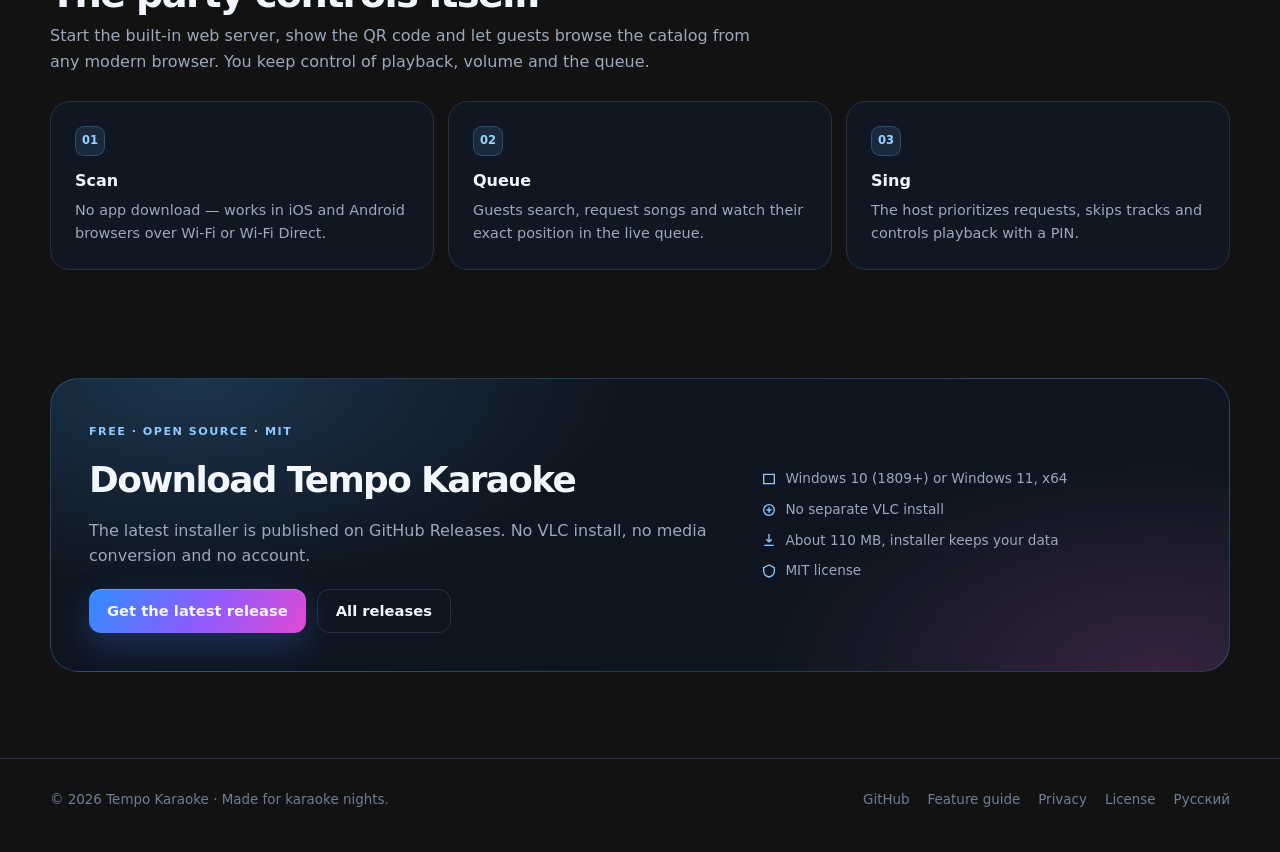
==== commit d00a2140: "feat(site): live QR screenshot and cleaner showcase Capture the running remote with its QR code, mov" ====
--- a/site/index.html
+++ b/site/index.html
@@ -98,23 +98,11 @@
         </div>
 
         <div class="showcase-frame">
-          <div class="showcase-titlebar">
-            <div class="showcase-brand">
-              <img src="assets/appicon.png" alt="">
-              <strong>Tempo Karaoke</strong>
-              <span class="showcase-dash">—</span>
-              <span class="showcase-crumb" data-showcase-crumb>Video library · 4,656 songs</span>
-            </div>
-            <div class="showcase-tools">
-              <button type="button" class="showcase-expand" data-showcase-expand>
-                <svg viewBox="0 0 24 24" fill="none" stroke="currentColor" stroke-width="2" aria-hidden="true"><path d="M15 3h6v6M9 21H3v-6M21 3l-7 7M3 21l7-7"/></svg>
-                <span>Open full screen</span>
-              </button>
-              <span class="showcase-window-controls" aria-hidden="true"><i>—</i><i>□</i><i>×</i></span>
-            </div>
-          </div>
-
           <div class="showcase-viewport" tabindex="0" data-showcase-viewport aria-label="Click to enlarge">
+            <button type="button" class="showcase-expand showcase-expand-float" data-showcase-expand>
+              <svg viewBox="0 0 24 24" fill="none" stroke="currentColor" stroke-width="2" aria-hidden="true"><path d="M15 3h6v6M9 21H3v-6M21 3l-7 7M3 21l7-7"/></svg>
+              <span>Open full screen</span>
+            </button>
             <figure class="showcase-slide active" data-showcase-slide="0" data-title="Video library" data-desc="Thousands of songs, grouped by artist and version." data-crumb="Video library · 4,656 songs" aria-hidden="false">
               <img src="assets/screenshots/library.png" alt="Tempo Karaoke video library" width="1938" height="1160">
             </figure>
@@ -264,8 +252,8 @@
       const crumb = root.querySelector('[data-showcase-crumb]');
       const prev = root.querySelector('[data-showcase-prev]');
       const next = root.querySelector('[data-showcase-next]');
-      const autoplayBtn = root.querySelector('[data-showcase-autoplay]');
-      const autoplayLabel = root.querySelector('[data-autoplay-label]');
+      const autoplayBtn = document.querySelector('[data-showcase-autoplay]');
+      const autoplayLabel = document.querySelector('[data-autoplay-label]');
       const viewport = root.querySelector('[data-showcase-viewport]');
       const expand = root.querySelector('[data-showcase-expand]');
       const lightbox = document.querySelector('[data-showcase-lightbox]');
@@ -293,7 +281,7 @@
         counter.textContent = String(index + 1).padStart(2, '0') + ' / ' + String(slides.length).padStart(2, '0');
         title.textContent = slide.dataset.title;
         desc.textContent = slide.dataset.desc;
-        crumb.textContent = slide.dataset.crumb;
+        if (crumb) crumb.textContent = slide.dataset.crumb;
         if (!lightbox.hidden) updateLightbox();
       };
 
@@ -338,7 +326,7 @@
       next.addEventListener('click', () => { show(index + 1); schedule(); });
       tabs.forEach(tab => tab.addEventListener('click', () => { show(Number(tab.dataset.showcaseTab)); schedule(); }));
       viewport.addEventListener('click', openLightbox);
-      expand.addEventListener('click', openLightbox);
+      expand.addEventListener('click', event => { event.stopPropagation(); openLightbox(); });
       autoplayBtn.addEventListener('click', () => setAutoplay(!autoplay));
       lightbox.querySelector('[data-lightbox-close]').addEventListener('click', closeLightbox);
       lightbox.addEventListener('click', event => { if (event.target === lightbox) closeLightbox(); });
--- a/site/styles.css
+++ b/site/styles.css
@@ -137,12 +137,13 @@
 .hero-glow {
   position: absolute;
   z-index: 0;
-  top: 40px;
-  right: -70px;
-  width: min(600px, 72vw);
-  opacity: .12;
+  top: -10px;
+  left: -140px;
+  right: auto;
+  width: min(760px, 86vw);
+  opacity: .14;
   pointer-events: none;
-  filter: blur(12px) saturate(1.2);
+  filter: blur(18px) saturate(1.2);
 }
 .hero-glow img { display: block; width: 100%; height: auto; }
 
@@ -614,3 +615,15 @@
   .showcase-controls button { width: 34px; height: 34px; }
   .lightbox { padding: 10px; }
 }
+
+.showcase-expand-float {
+  position: absolute;
+  top: 12px;
+  right: 12px;
+  z-index: 6;
+  background: rgba(7, 9, 14, .82);
+  border-color: rgba(255, 255, 255, .18);
+  backdrop-filter: blur(10px);
+  box-shadow: 0 8px 24px rgba(0,0,0,.35);
+}
+.showcase-expand-float:hover { background: rgba(85,179,255,.2); }
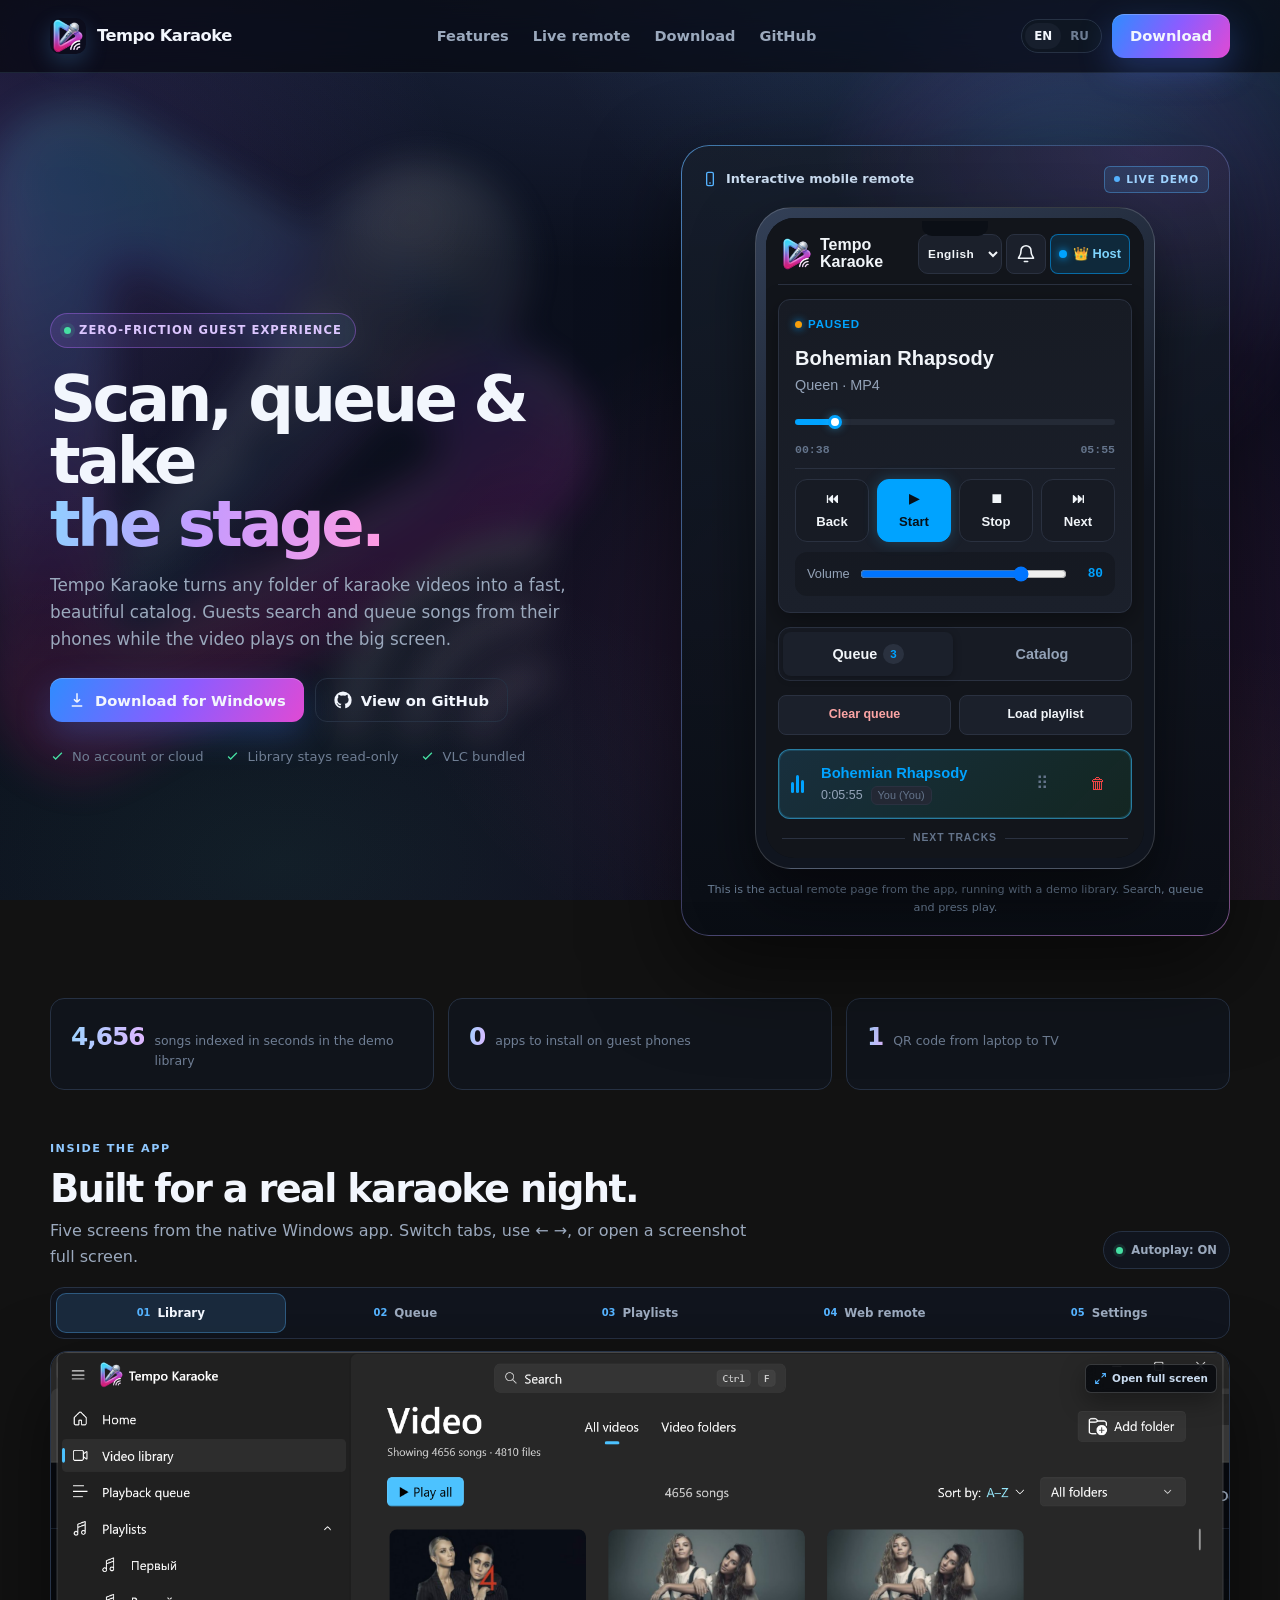
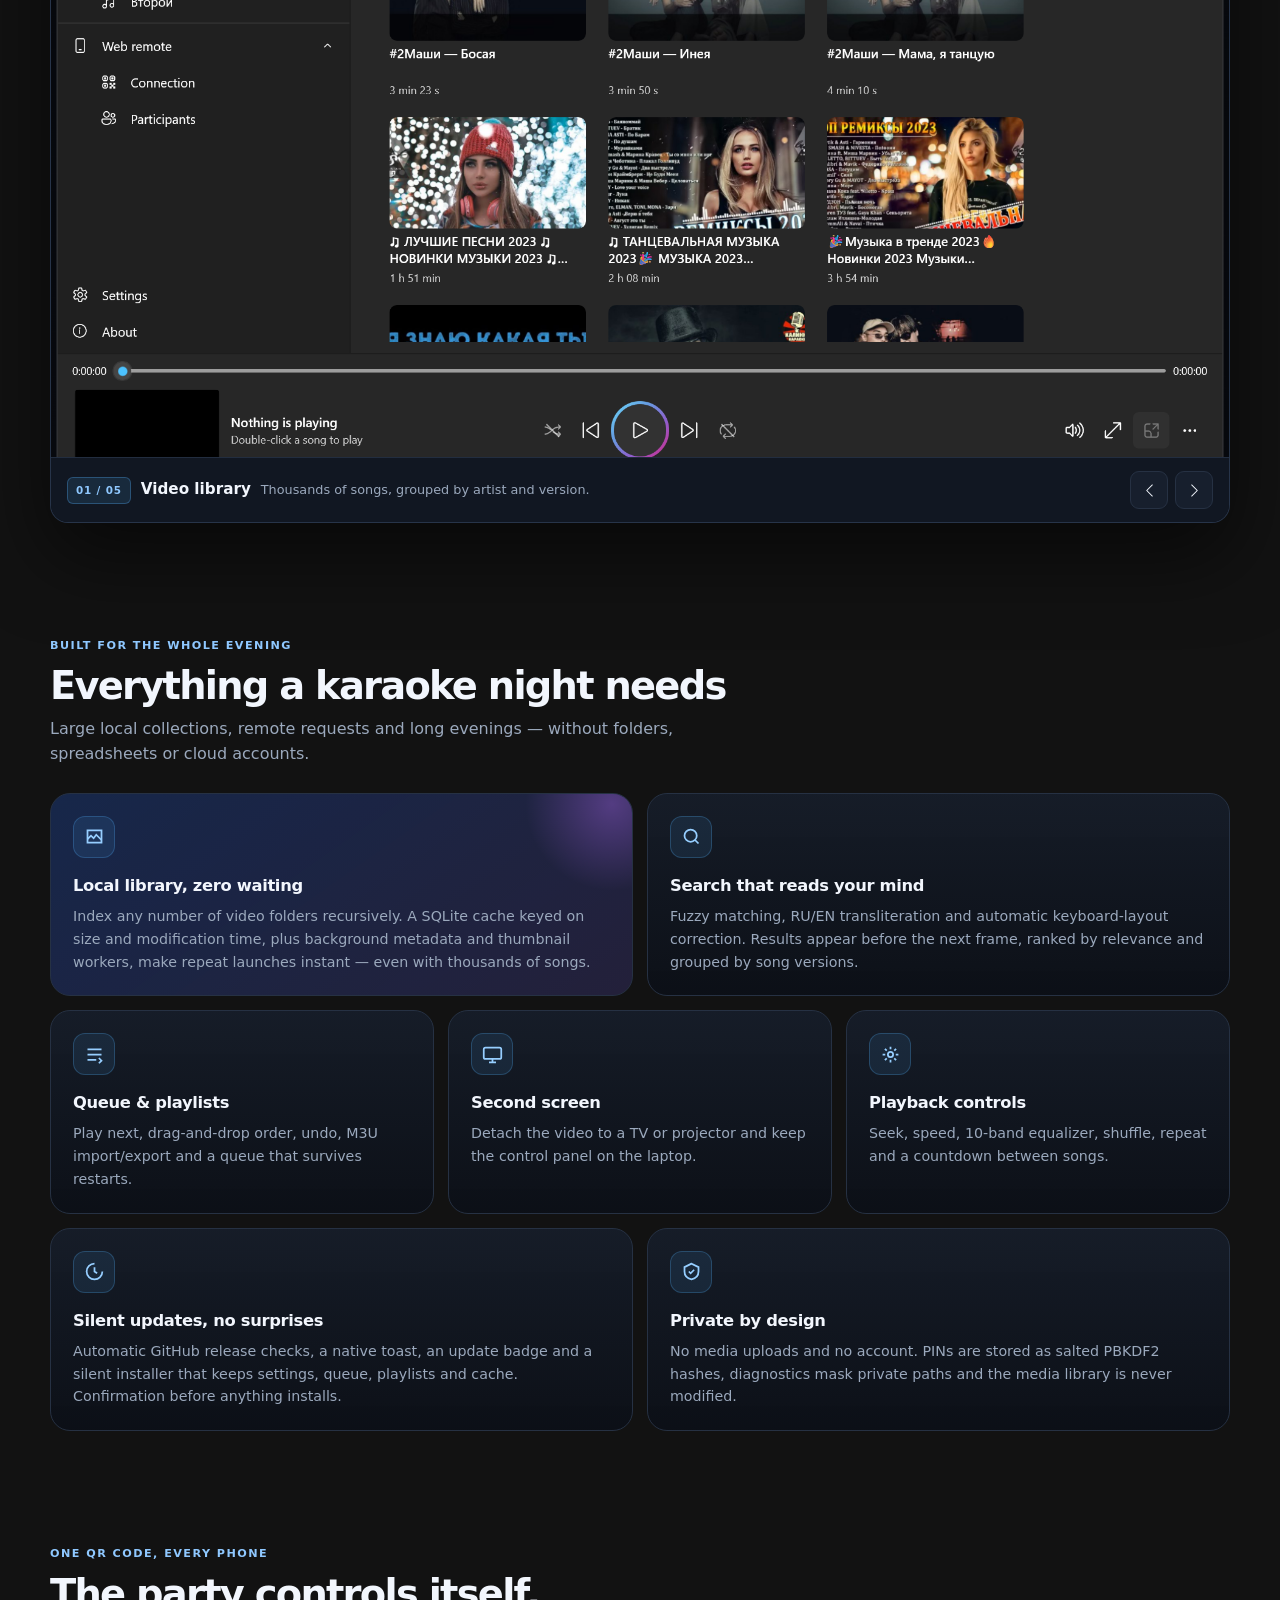
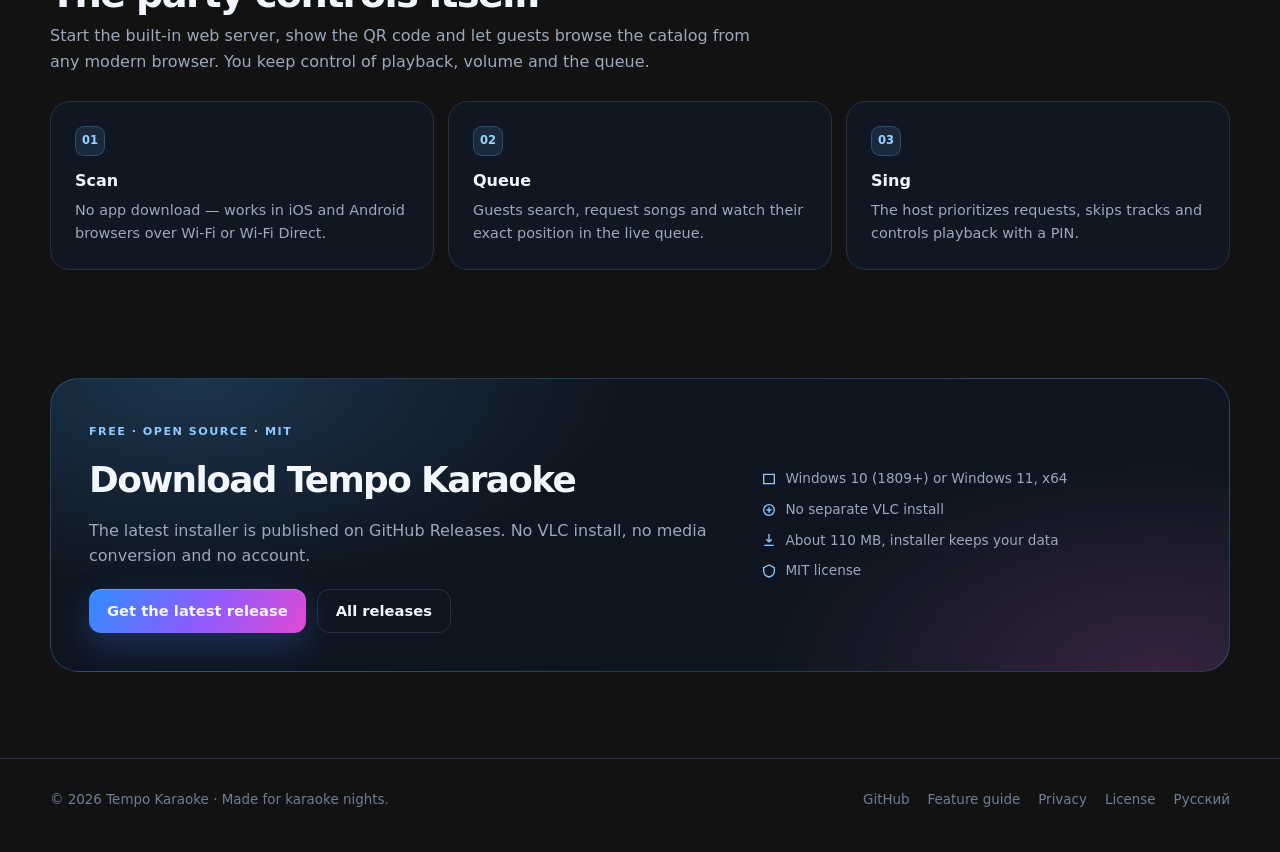
==== commit a9d3aeb1: "fix(site): autoplay label and new hero slogan Read autoplay labels from the showcase container so ON" ====
--- a/site/index.html
+++ b/site/index.html
@@ -3,7 +3,7 @@
 <head>
   <meta charset="utf-8">
   <meta name="viewport" content="width=device-width, initial-scale=1">
-  <title>Tempo Karaoke — scan, queue and sing in seconds</title>
+  <title>Tempo Karaoke — scan, queue and take the stage</title>
   <meta name="description" content="Native Windows karaoke player for your local video library: smart search, queue, playlists and a live browser remote for phones. Free and open source.">
   <meta property="og:title" content="Tempo Karaoke">
   <meta property="og:description" content="Your karaoke library, smart search and a live phone remote — on Windows.">
@@ -36,7 +36,7 @@
       <div class="hero-glow" aria-hidden="true"><img src="assets/appicon.png" alt=""></div>
       <div class="hero-copy">
         <span class="eyebrow"><span class="dot"></span>Zero-friction guest experience</span>
-        <h1>Scan, queue &amp; sing<br><span class="gradient">in seconds.</span></h1>
+        <h1>Scan, queue &amp; take<br><span class="gradient">the stage.</span></h1>
         <p class="lead">Tempo Karaoke turns any folder of karaoke videos into a fast, beautiful catalog. Guests search and queue songs from their phones while the video plays on the big screen.</p>
         <div class="hero-actions">
           <a class="btn primary" href="https://github.com/itsbuyru-bit/Tempo-Karaoke/releases/latest">
@@ -88,7 +88,7 @@
         </button>
       </div>
 
-      <div class="showcase" data-showcase>
+      <div class="showcase" data-showcase data-autoplay-on="Autoplay: ON" data-autoplay-off="Autoplay: OFF">
         <div class="showcase-tabs" role="tablist" aria-label="Inside the app">
           <button type="button" class="showcase-tab active" role="tab" aria-selected="true" data-showcase-tab="0"><b>01</b><span>Library</span></button>
           <button type="button" class="showcase-tab" role="tab" aria-selected="false" data-showcase-tab="1"><b>02</b><span>Queue</span></button>
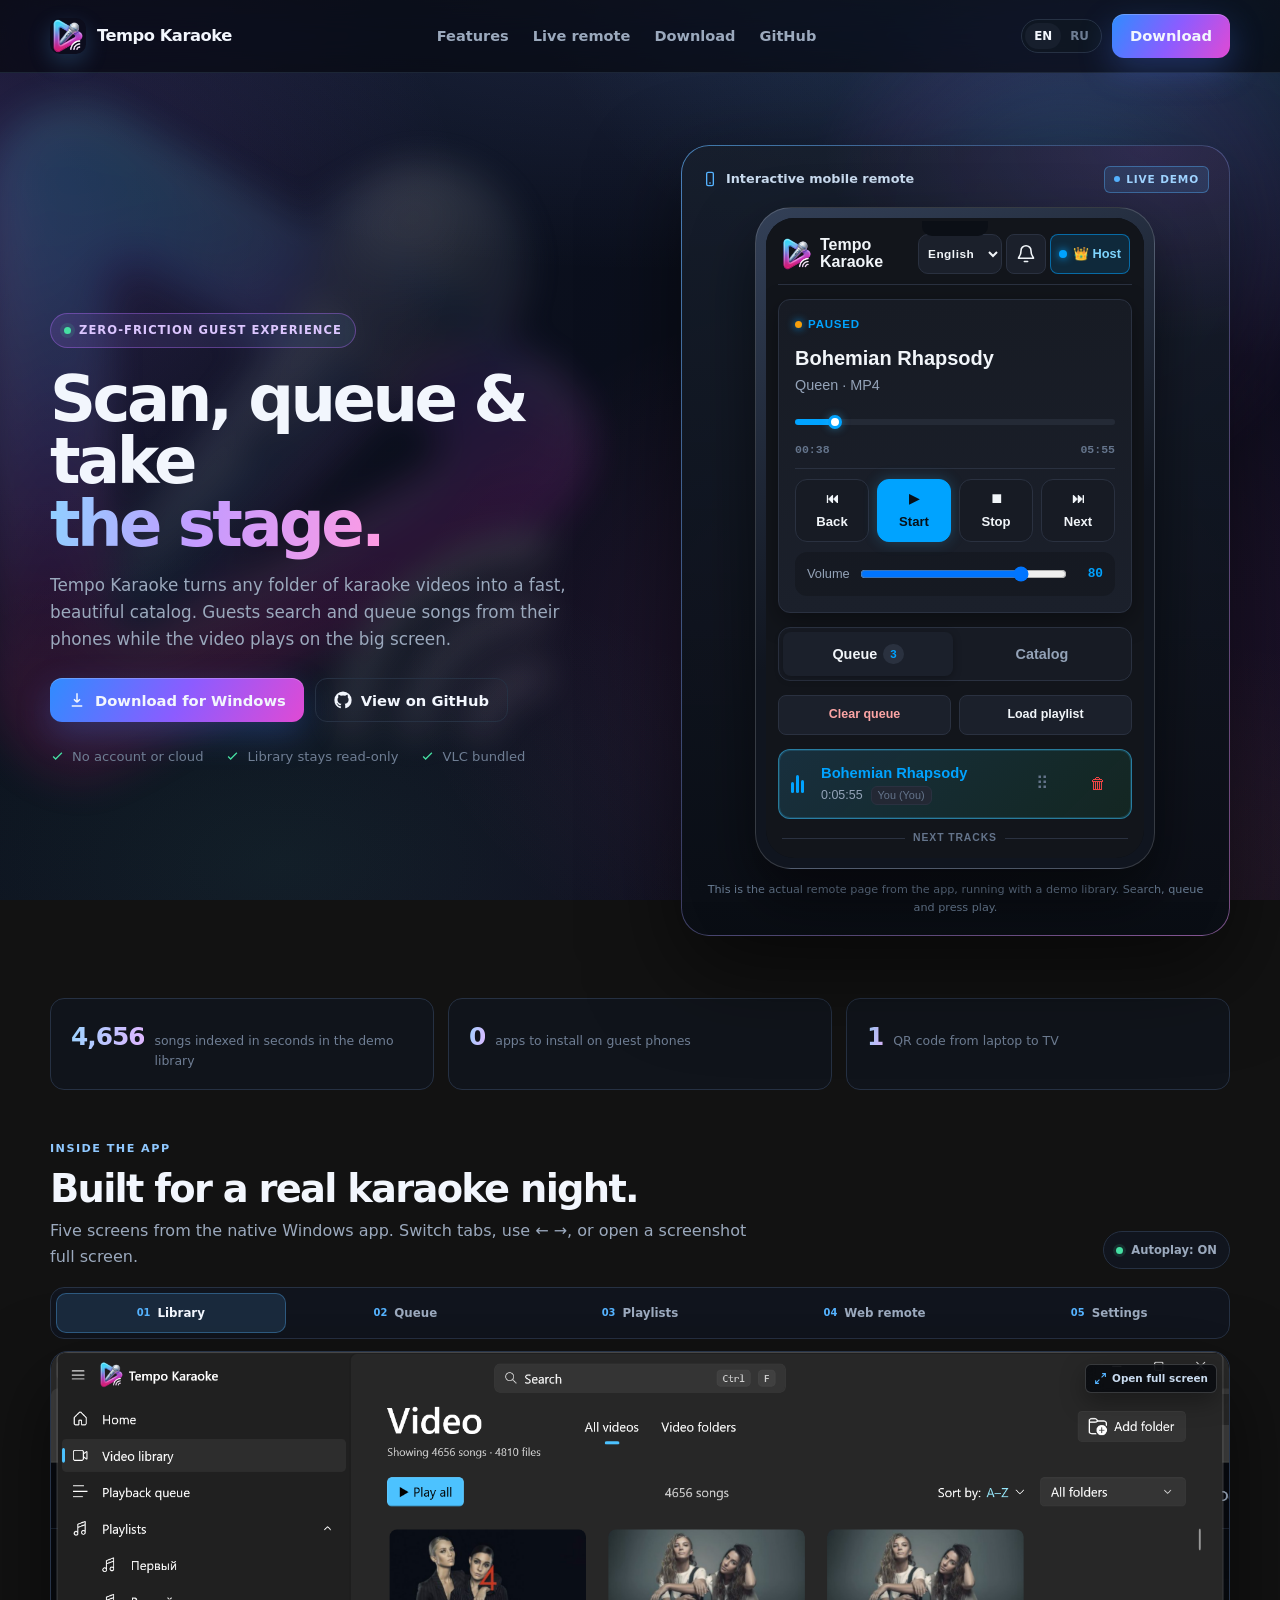
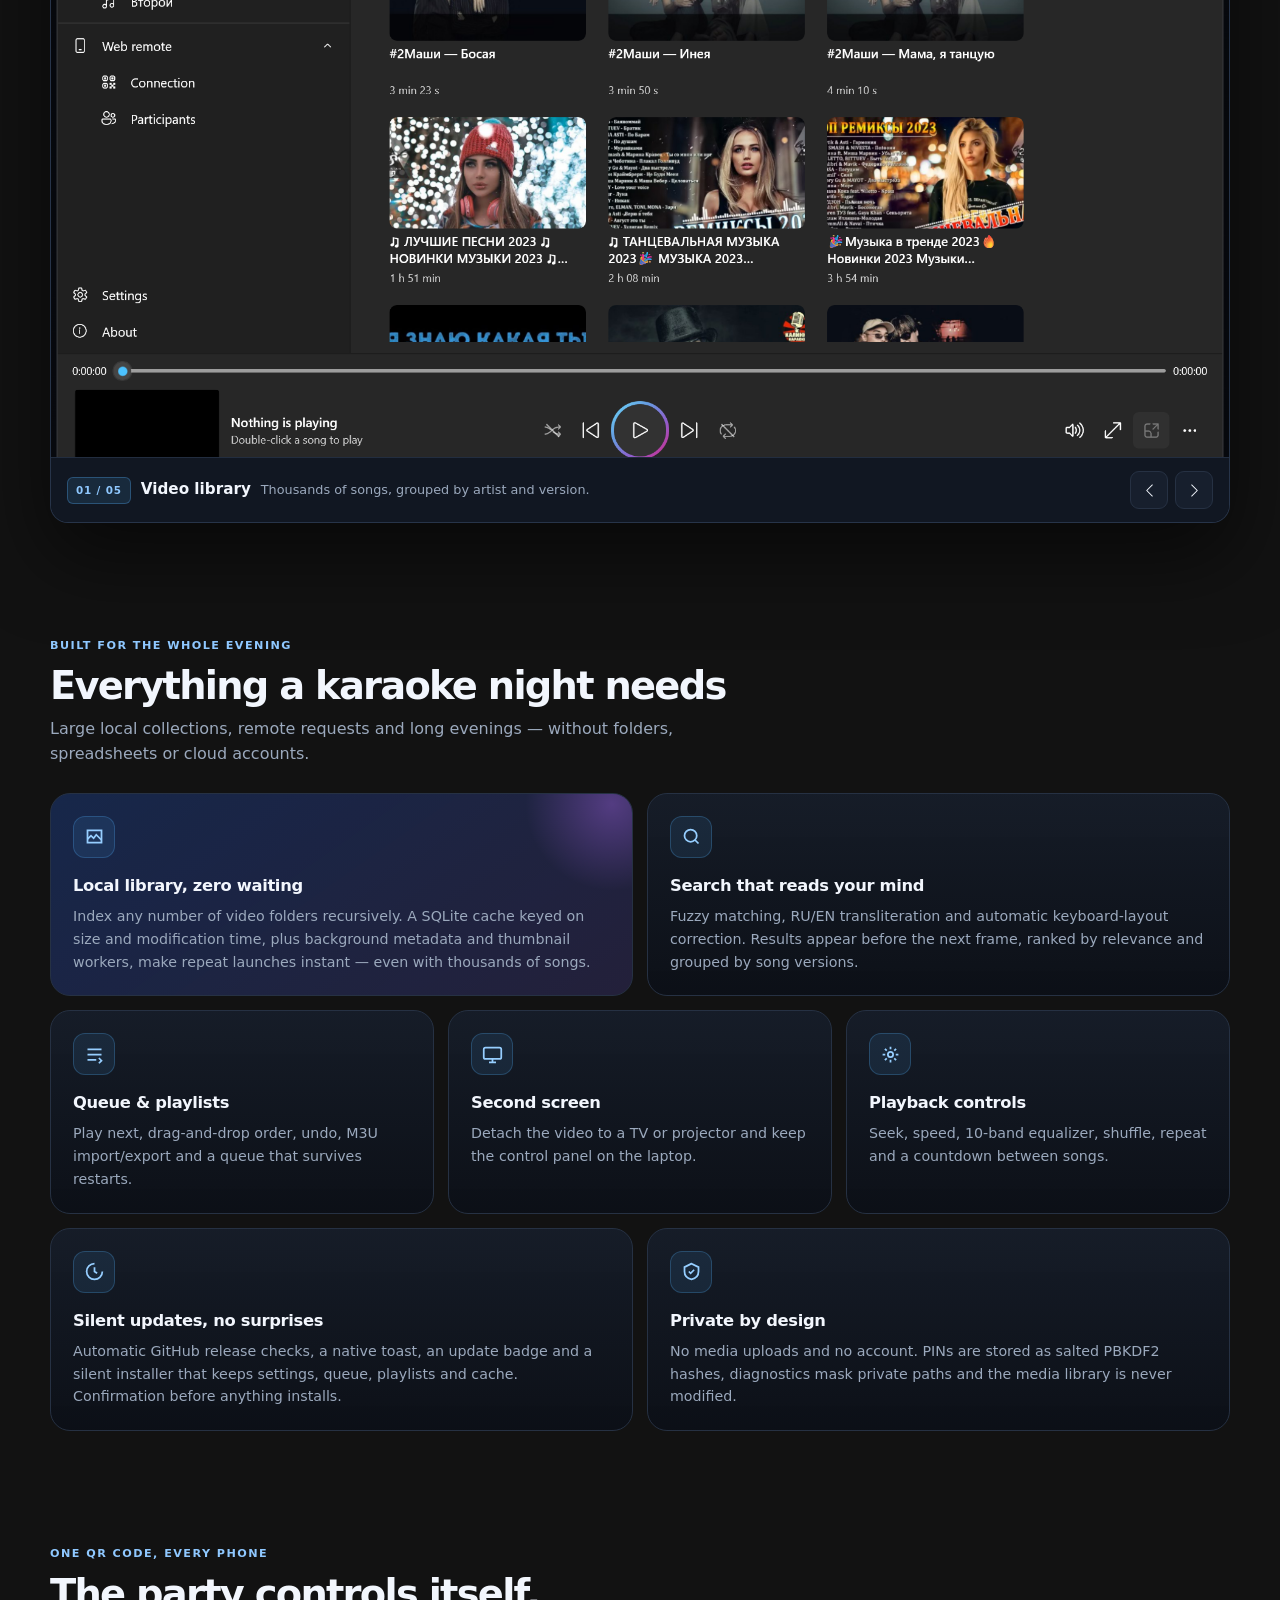
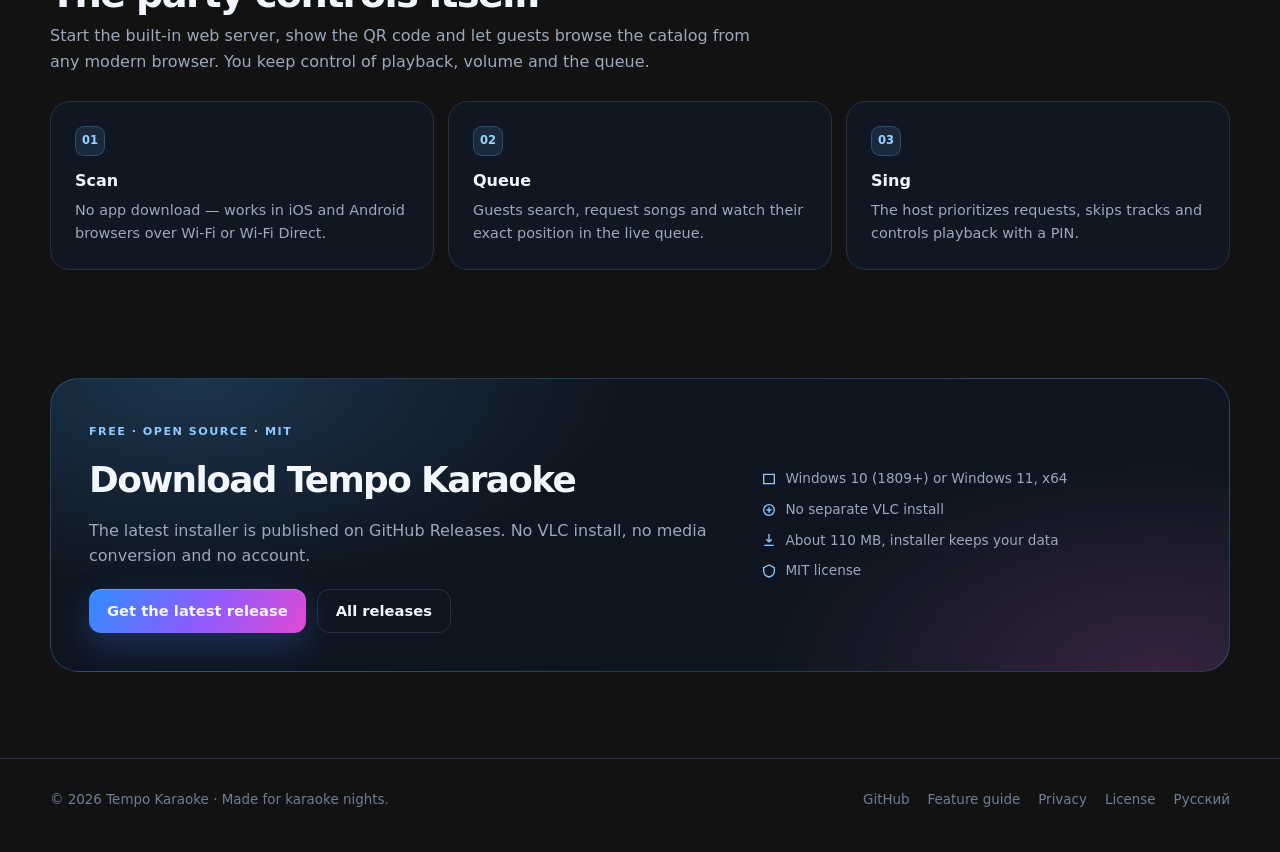
==== commit 73a9b943: "docs: add English README banner Use a dedicated English banner in the English README and keep the Ru" ====
--- a/site/index.html
+++ b/site/index.html
@@ -7,7 +7,7 @@
   <meta name="description" content="Native Windows karaoke player for your local video library: smart search, queue, playlists and a live browser remote for phones. Free and open source.">
   <meta property="og:title" content="Tempo Karaoke">
   <meta property="og:description" content="Your karaoke library, smart search and a live phone remote — on Windows.">
-  <meta property="og:image" content="https://itsbuyru-bit.github.io/Tempo-Karaoke/assets/banner.png">
+  <meta property="og:image" content="https://itsbuyru-bit.github.io/Tempo-Karaoke/assets/banner-en.png">
   <link rel="icon" href="assets/appicon.png">
   <link rel="stylesheet" href="styles.css">
 </head>
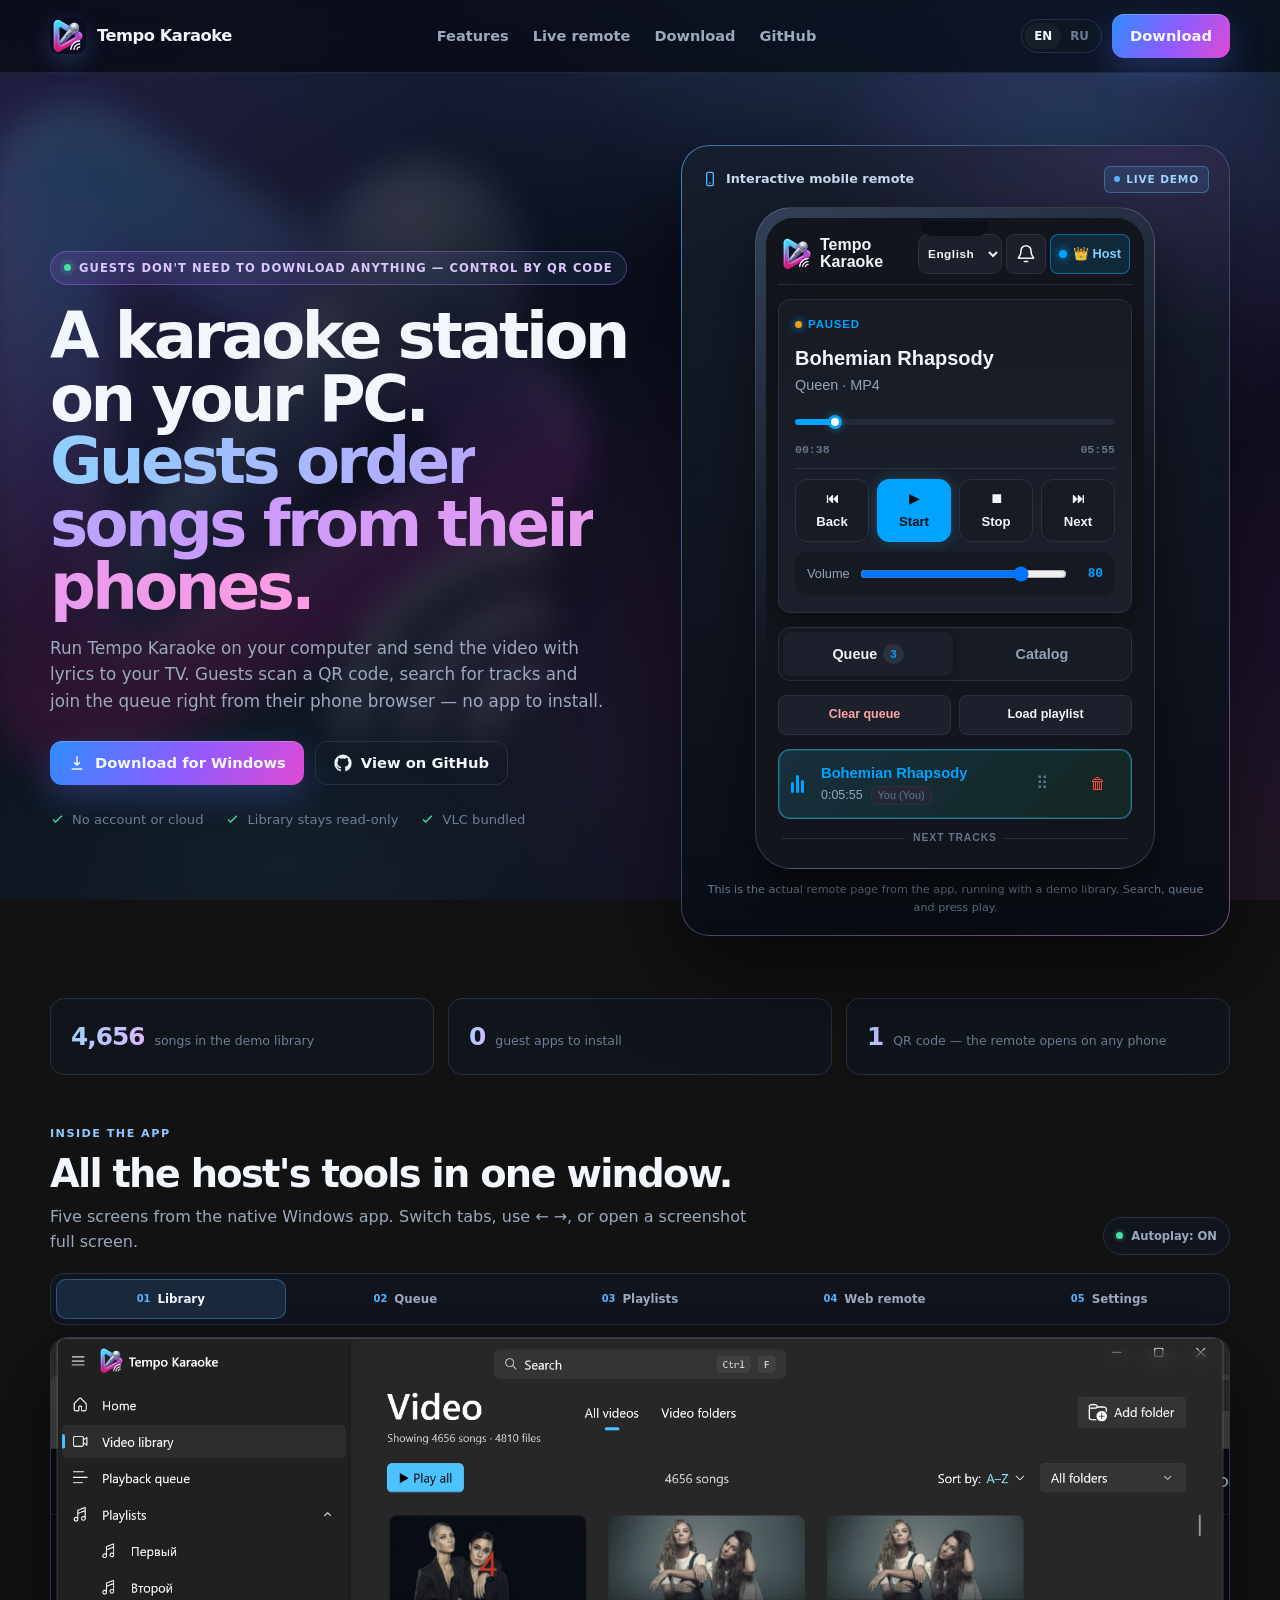
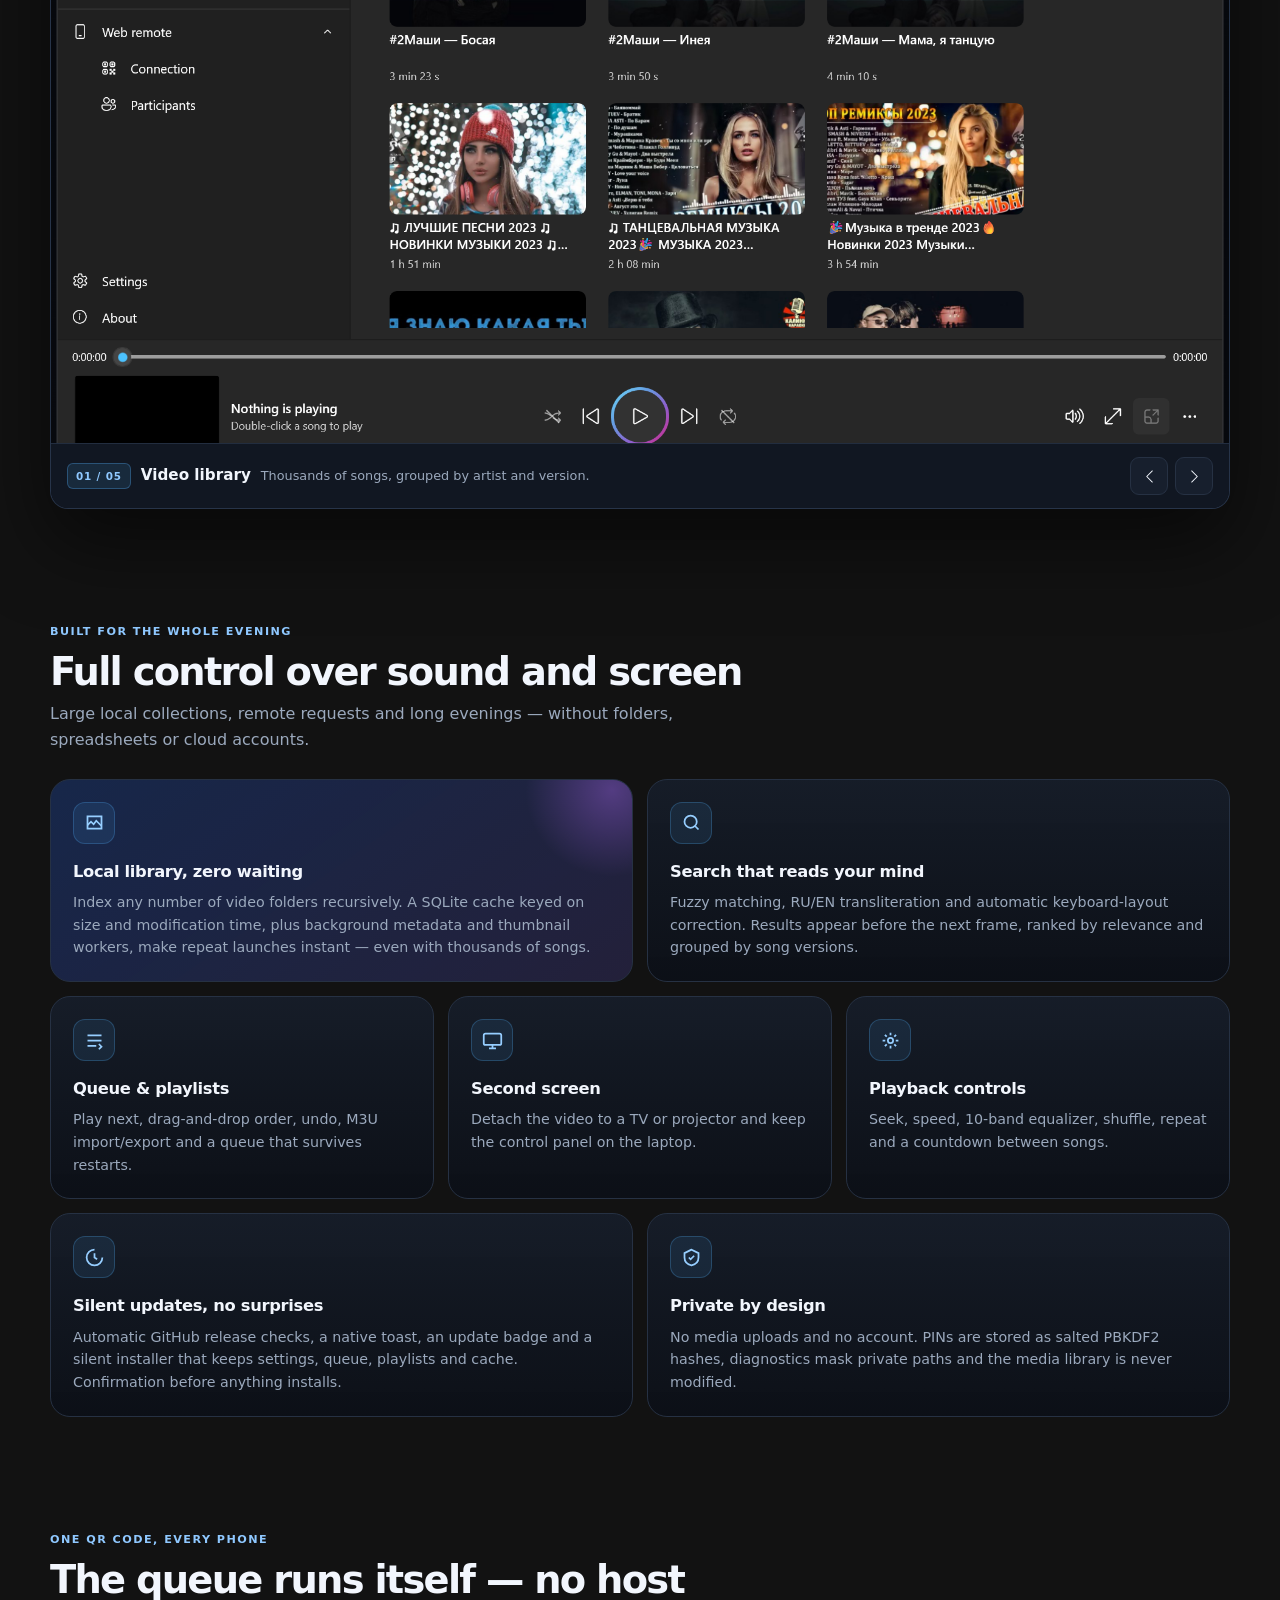
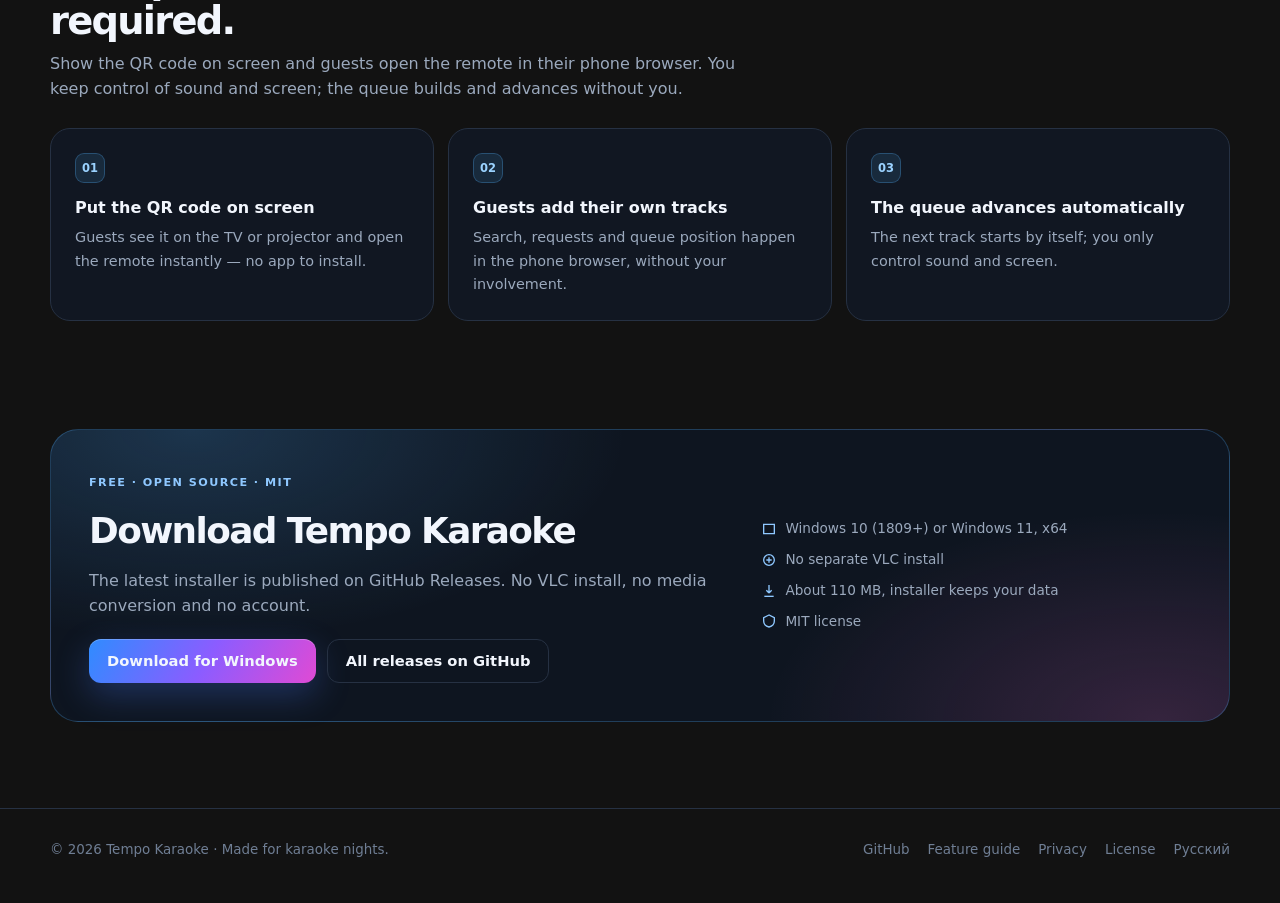
==== commit 23c8e267: "refactor(site): focus landing copy on the host Reframe the hero around the owner's PC, make guest co" ====
--- a/site/index.html
+++ b/site/index.html
@@ -3,10 +3,10 @@
 <head>
   <meta charset="utf-8">
   <meta name="viewport" content="width=device-width, initial-scale=1">
-  <title>Tempo Karaoke — scan, queue and take the stage</title>
-  <meta name="description" content="Native Windows karaoke player for your local video library: smart search, queue, playlists and a live browser remote for phones. Free and open source.">
+  <title>Tempo Karaoke — a karaoke station on your PC</title>
+  <meta name="description" content="Run Tempo Karaoke on your PC, put karaoke videos on the TV, and let guests order songs from their phones by QR code. No guest app, no account.">
   <meta property="og:title" content="Tempo Karaoke">
-  <meta property="og:description" content="Your karaoke library, smart search and a live phone remote — on Windows.">
+  <meta property="og:description" content="A karaoke station on your PC. Guests order songs from their phones by QR code — no app to install.">
   <meta property="og:image" content="https://itsbuyru-bit.github.io/Tempo-Karaoke/assets/banner-en.png">
   <link rel="icon" href="assets/appicon.png">
   <link rel="stylesheet" href="styles.css">
@@ -35,9 +35,9 @@
     <section class="container hero">
       <div class="hero-glow" aria-hidden="true"><img src="assets/appicon.png" alt=""></div>
       <div class="hero-copy">
-        <span class="eyebrow"><span class="dot"></span>Zero-friction guest experience</span>
-        <h1>Scan, queue &amp; take<br><span class="gradient">the stage.</span></h1>
-        <p class="lead">Tempo Karaoke turns any folder of karaoke videos into a fast, beautiful catalog. Guests search and queue songs from their phones while the video plays on the big screen.</p>
+        <span class="eyebrow"><span class="dot"></span>Guests don't need to download anything — control by QR code</span>
+        <h1>A karaoke station on your PC.<br><span class="gradient">Guests order songs from their phones.</span></h1>
+        <p class="lead">Run Tempo Karaoke on your computer and send the video with lyrics to your TV. Guests scan a QR code, search for tracks and join the queue right from their phone browser — no app to install.</p>
         <div class="hero-actions">
           <a class="btn primary" href="https://github.com/itsbuyru-bit/Tempo-Karaoke/releases/latest">
             <svg viewBox="0 0 24 24" fill="none" stroke="currentColor" stroke-width="2" aria-hidden="true"><path d="M12 3v12m0 0 4-4m-4 4-4-4"/><path d="M5 20h14"/></svg>
@@ -71,16 +71,16 @@
     </section>
 
     <section class="container stats" aria-label="Highlights">
-      <div class="stat"><b>4,656</b><span>songs indexed in seconds in the demo library</span></div>
-      <div class="stat"><b>0</b><span>apps to install on guest phones</span></div>
-      <div class="stat"><b>1</b><span>QR code from laptop to TV</span></div>
+      <div class="stat"><b>4,656</b><span>songs in the demo library</span></div>
+      <div class="stat"><b>0</b><span>guest apps to install</span></div>
+      <div class="stat"><b>1</b><span>QR code — the remote opens on any phone</span></div>
     </section>
 
         <section id="showcase" class="container app-shots" aria-label="Inside the app" data-autoplay-on="Autoplay: ON" data-autoplay-off="Autoplay: OFF">
       <div class="showcase-head">
         <div class="section-head">
           <span class="section-kicker">Inside the app</span>
-          <h2>Built for a real karaoke night.</h2>
+          <h2>All the host's tools in one window.</h2>
           <p>Five screens from the native Windows app. Switch tabs, use ← →, or open a screenshot full screen.</p>
         </div>
         <button type="button" class="autoplay-toggle" data-showcase-autoplay aria-pressed="true">
@@ -151,7 +151,7 @@
     <section id="features" class="container">
       <div class="section-head">
         <span class="section-kicker">Built for the whole evening</span>
-        <h2>Everything a karaoke night needs</h2>
+        <h2>Full control over sound and screen</h2>
         <p>Large local collections, remote requests and long evenings — without folders, spreadsheets or cloud accounts.</p>
       </div>
       <div class="bento">
@@ -196,13 +196,13 @@
     <section id="remote" class="container">
       <div class="section-head">
         <span class="section-kicker">One QR code, every phone</span>
-        <h2>The party controls itself.</h2>
-        <p>Start the built-in web server, show the QR code and let guests browse the catalog from any modern browser. You keep control of playback, volume and the queue.</p>
+        <h2>The queue runs itself — no host required.</h2>
+        <p>Show the QR code on screen and guests open the remote in their phone browser. You keep control of sound and screen; the queue builds and advances without you.</p>
       </div>
       <div class="steps">
-        <article class="step"><span class="num">01</span><h3>Scan</h3><p>No app download — works in iOS and Android browsers over Wi-Fi or Wi-Fi Direct.</p></article>
-        <article class="step"><span class="num">02</span><h3>Queue</h3><p>Guests search, request songs and watch their exact position in the live queue.</p></article>
-        <article class="step"><span class="num">03</span><h3>Sing</h3><p>The host prioritizes requests, skips tracks and controls playback with a PIN.</p></article>
+        <article class="step"><span class="num">01</span><h3>Put the QR code on screen</h3><p>Guests see it on the TV or projector and open the remote instantly — no app to install.</p></article>
+        <article class="step"><span class="num">02</span><h3>Guests add their own tracks</h3><p>Search, requests and queue position happen in the phone browser, without your involvement.</p></article>
+        <article class="step"><span class="num">03</span><h3>The queue advances automatically</h3><p>The next track starts by itself; you only control sound and screen.</p></article>
       </div>
     </section>
 
@@ -213,8 +213,8 @@
           <h2>Download Tempo Karaoke</h2>
           <p>The latest installer is published on GitHub Releases. No VLC install, no media conversion and no account.</p>
           <div class="hero-actions">
-            <a class="btn primary" href="https://github.com/itsbuyru-bit/Tempo-Karaoke/releases/latest">Get the latest release</a>
-            <a class="btn ghost" href="https://github.com/itsbuyru-bit/Tempo-Karaoke/releases">All releases</a>
+            <a class="btn primary" href="https://github.com/itsbuyru-bit/Tempo-Karaoke/releases/latest">Download for Windows</a>
+            <a class="btn ghost" href="https://github.com/itsbuyru-bit/Tempo-Karaoke/releases">All releases on GitHub</a>
           </div>
         </div>
         <div class="requirements">
--- a/site/styles.css
+++ b/site/styles.css
@@ -324,7 +324,7 @@
 /* Stats */
 .stats { display: grid; grid-template-columns: repeat(3, 1fr); gap: 14px; padding: 14px 0 26px; }
 .stat { padding: 18px 20px; border: 1px solid var(--line); border-radius: 14px; background: rgba(17,23,34,.62); display: flex; align-items: baseline; gap: 10px; }
-.stat b { font-size: 1.55rem; letter-spacing: -.04em; background: linear-gradient(100deg, #9bd3ff, #e0b6ff); -webkit-background-clip: text; background-clip: text; color: transparent; }
+.stat b { font-size: 1.55rem; white-space: nowrap; letter-spacing: -.04em; background: linear-gradient(100deg, #9bd3ff, #e0b6ff); -webkit-background-clip: text; background-clip: text; color: transparent; }
 .stat span { color: var(--dim); font-size: .78rem; }
 
 /* Features */
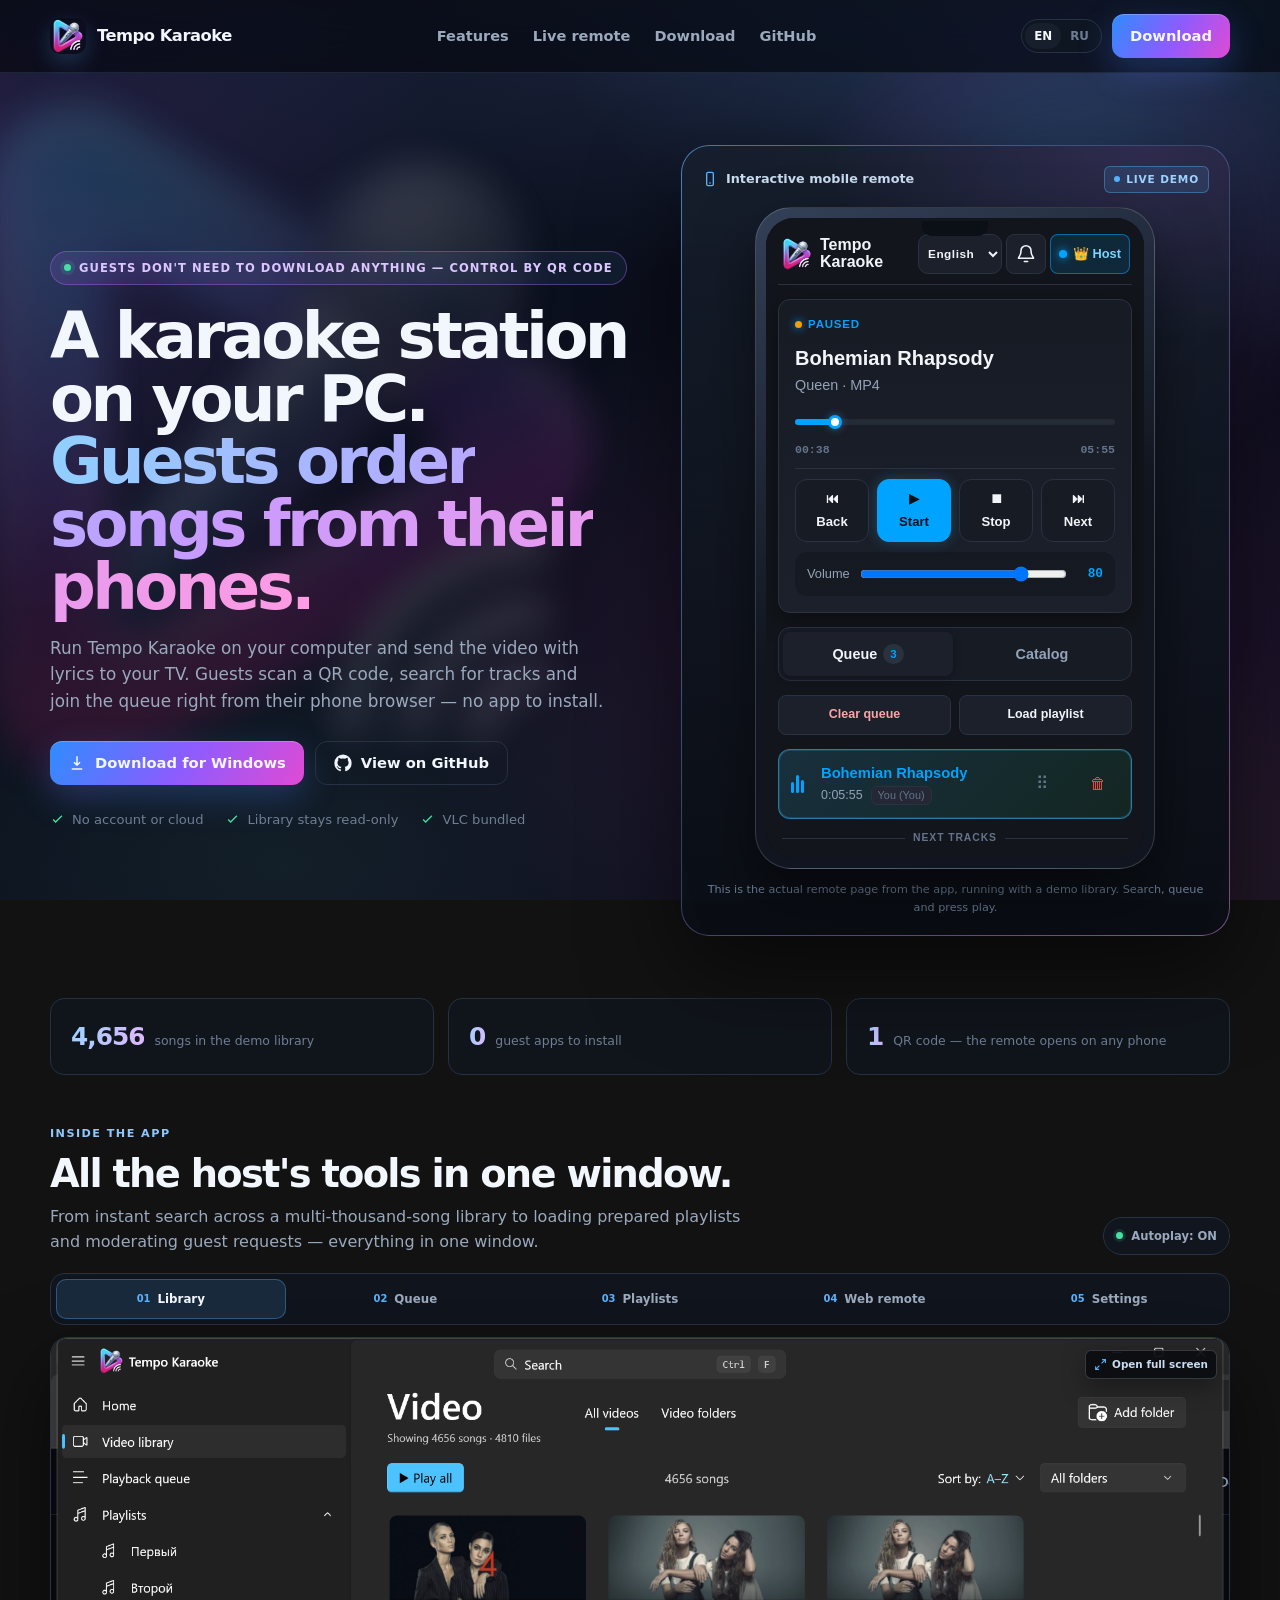
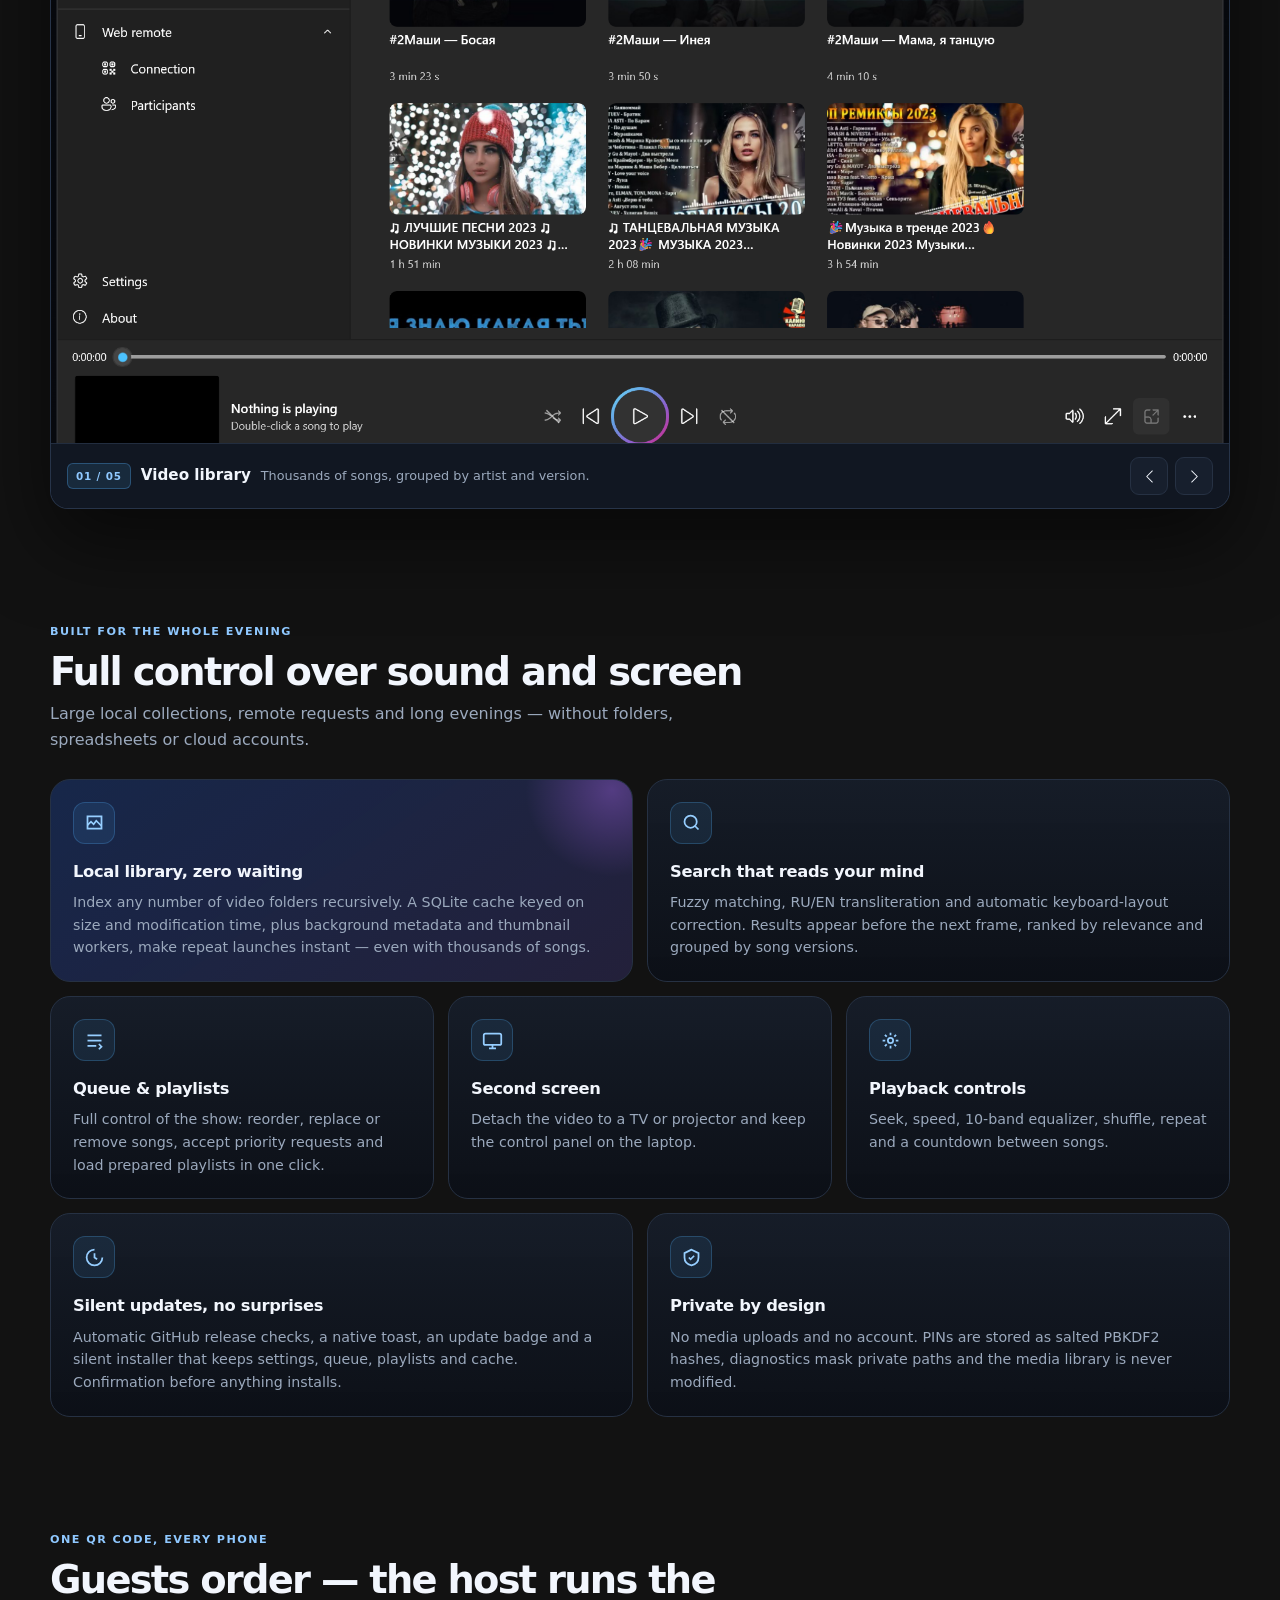
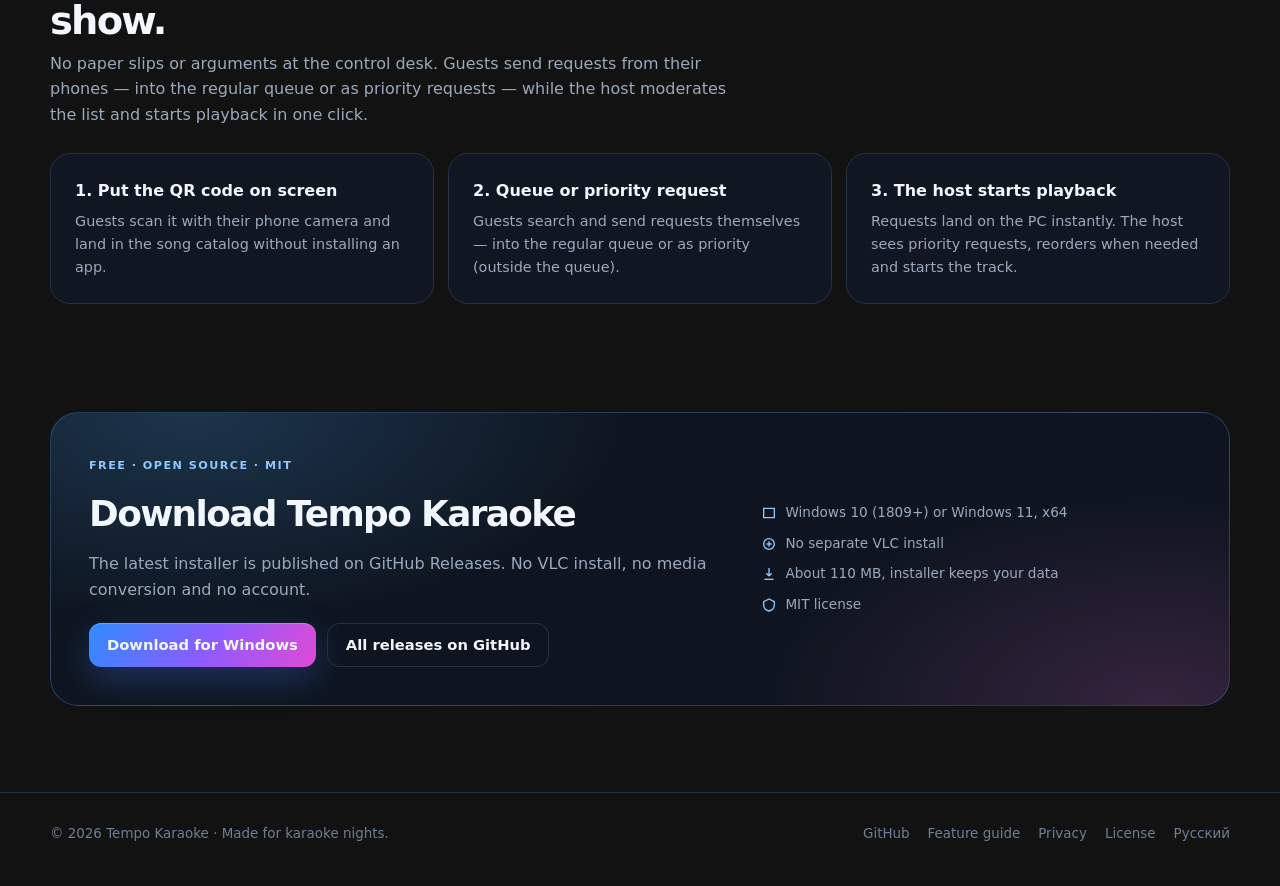
==== commit 4618bfe3: "refactor(site): clarify host moderation and priority requests Reframe the remote section around the " ====
--- a/site/index.html
+++ b/site/index.html
@@ -81,7 +81,7 @@
         <div class="section-head">
           <span class="section-kicker">Inside the app</span>
           <h2>All the host's tools in one window.</h2>
-          <p>Five screens from the native Windows app. Switch tabs, use ← →, or open a screenshot full screen.</p>
+          <p>From instant search across a multi-thousand-song library to loading prepared playlists and moderating guest requests — everything in one window.</p>
         </div>
         <button type="button" class="autoplay-toggle" data-showcase-autoplay aria-pressed="true">
           <span class="autoplay-dot"></span><span data-autoplay-label>Autoplay: ON</span>
@@ -168,7 +168,7 @@
         <article class="card third">
           <span class="icon"><svg viewBox="0 0 24 24" fill="none" stroke="currentColor" stroke-width="2"><path d="M4 6h16M4 12h16M4 18h10"/><path d="m17 16 3 3-3 3"/></svg></span>
           <h3>Queue &amp; playlists</h3>
-          <p>Play next, drag-and-drop order, undo, M3U import/export and a queue that survives restarts.</p>
+          <p>Full control of the show: reorder, replace or remove songs, accept priority requests and load prepared playlists in one click.</p>
         </article>
         <article class="card third">
           <span class="icon"><svg viewBox="0 0 24 24" fill="none" stroke="currentColor" stroke-width="2"><rect x="2" y="4" width="20" height="13" rx="2"/><path d="M8 21h8M12 17v4"/></svg></span>
@@ -196,13 +196,13 @@
     <section id="remote" class="container">
       <div class="section-head">
         <span class="section-kicker">One QR code, every phone</span>
-        <h2>The queue runs itself — no host required.</h2>
-        <p>Show the QR code on screen and guests open the remote in their phone browser. You keep control of sound and screen; the queue builds and advances without you.</p>
+        <h2>Guests order — the host runs the show.</h2>
+        <p>No paper slips or arguments at the control desk. Guests send requests from their phones — into the regular queue or as priority requests — while the host moderates the list and starts playback in one click.</p>
       </div>
       <div class="steps">
-        <article class="step"><span class="num">01</span><h3>Put the QR code on screen</h3><p>Guests see it on the TV or projector and open the remote instantly — no app to install.</p></article>
-        <article class="step"><span class="num">02</span><h3>Guests add their own tracks</h3><p>Search, requests and queue position happen in the phone browser, without your involvement.</p></article>
-        <article class="step"><span class="num">03</span><h3>The queue advances automatically</h3><p>The next track starts by itself; you only control sound and screen.</p></article>
+        <article class="step"><h3>1. Put the QR code on screen</h3><p>Guests scan it with their phone camera and land in the song catalog without installing an app.</p></article>
+        <article class="step"><h3>2. Queue or priority request</h3><p>Guests search and send requests themselves — into the regular queue or as priority (outside the queue).</p></article>
+        <article class="step"><h3>3. The host starts playback</h3><p>Requests land on the PC instantly. The host sees priority requests, reorders when needed and starts the track.</p></article>
       </div>
     </section>
 
